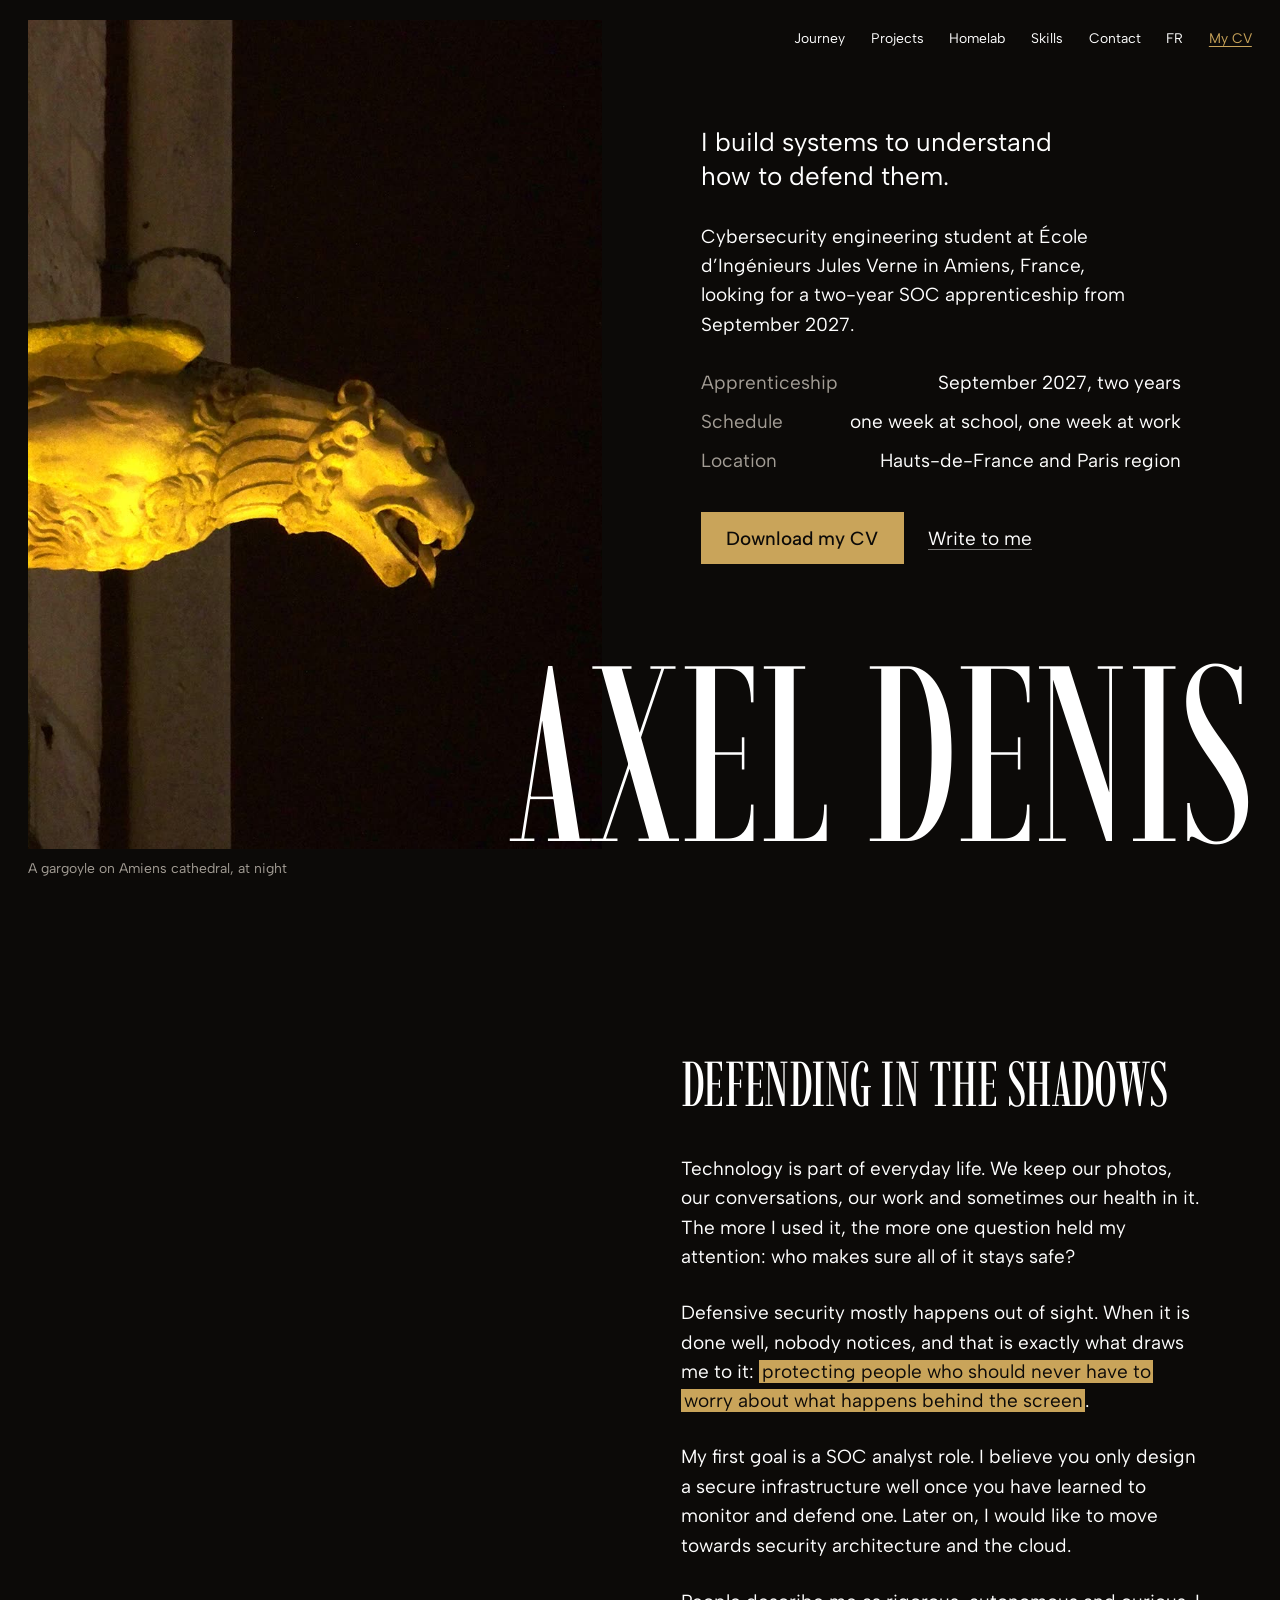
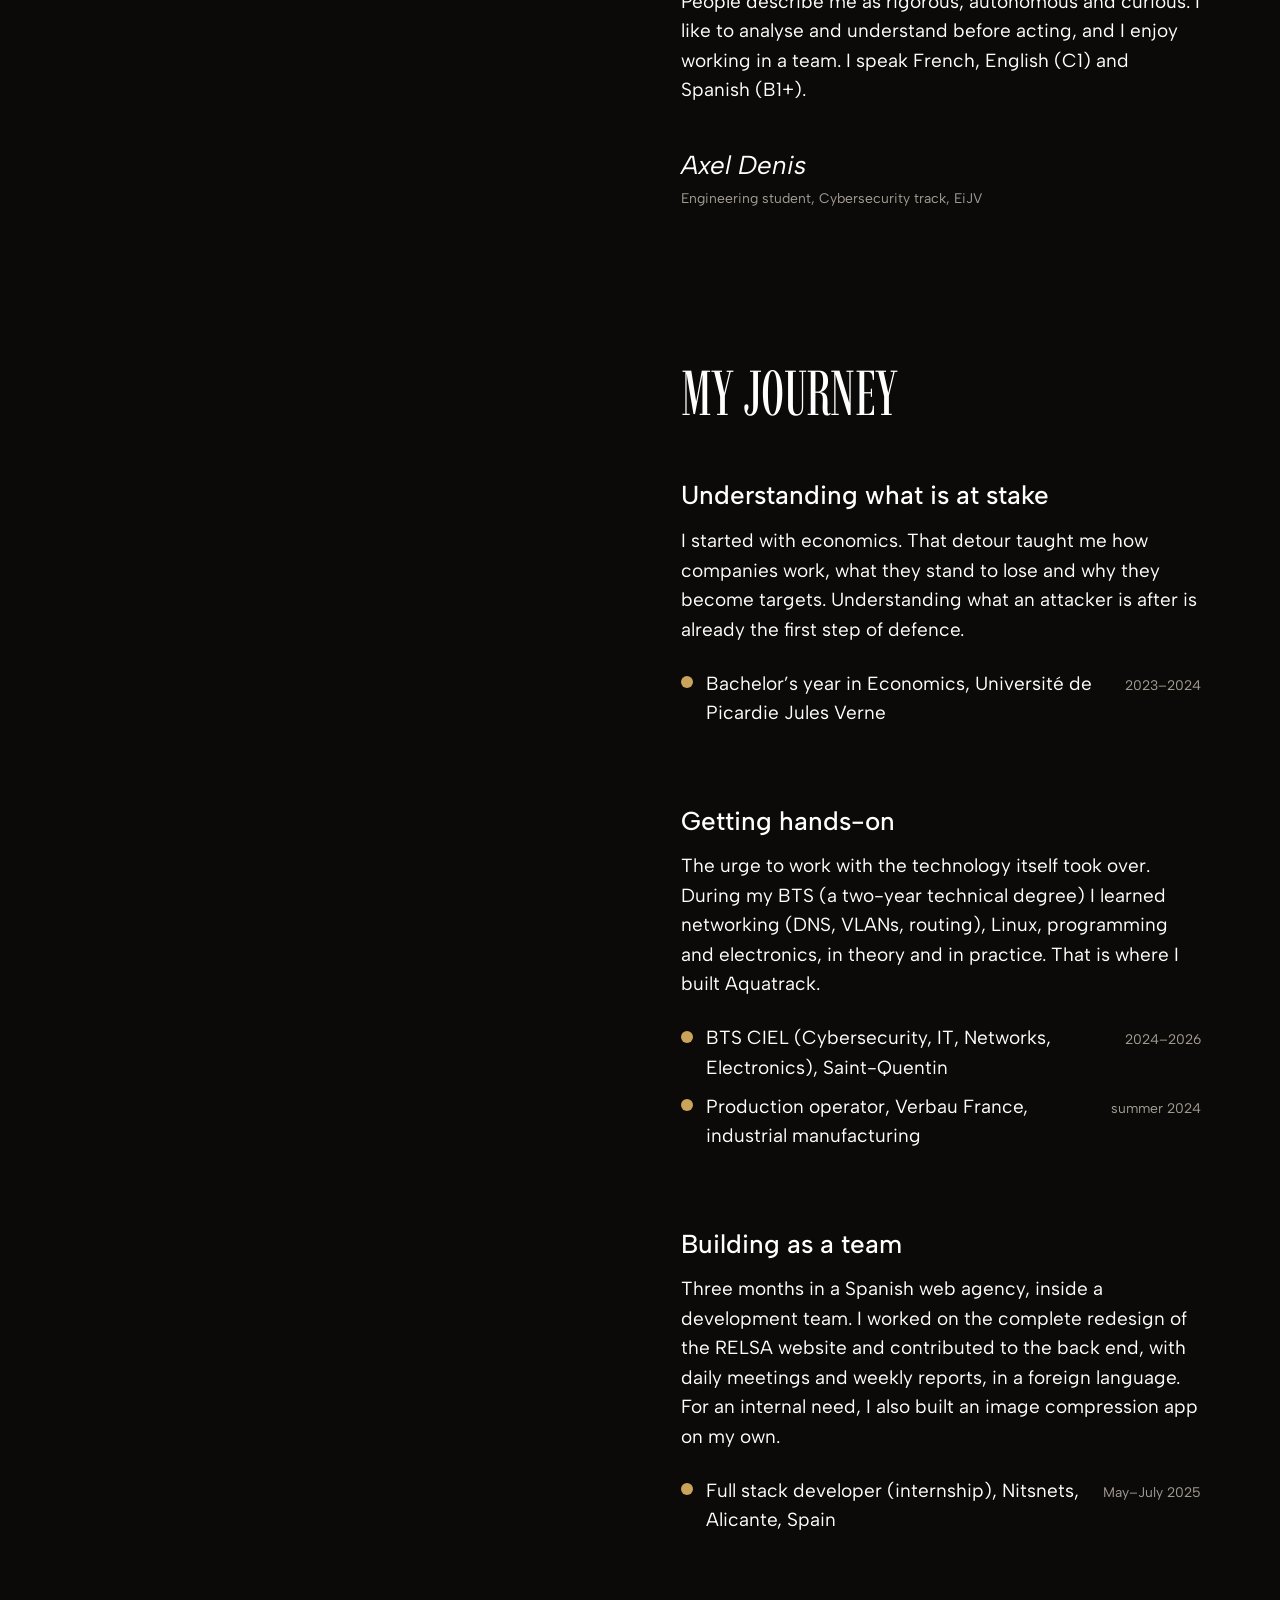
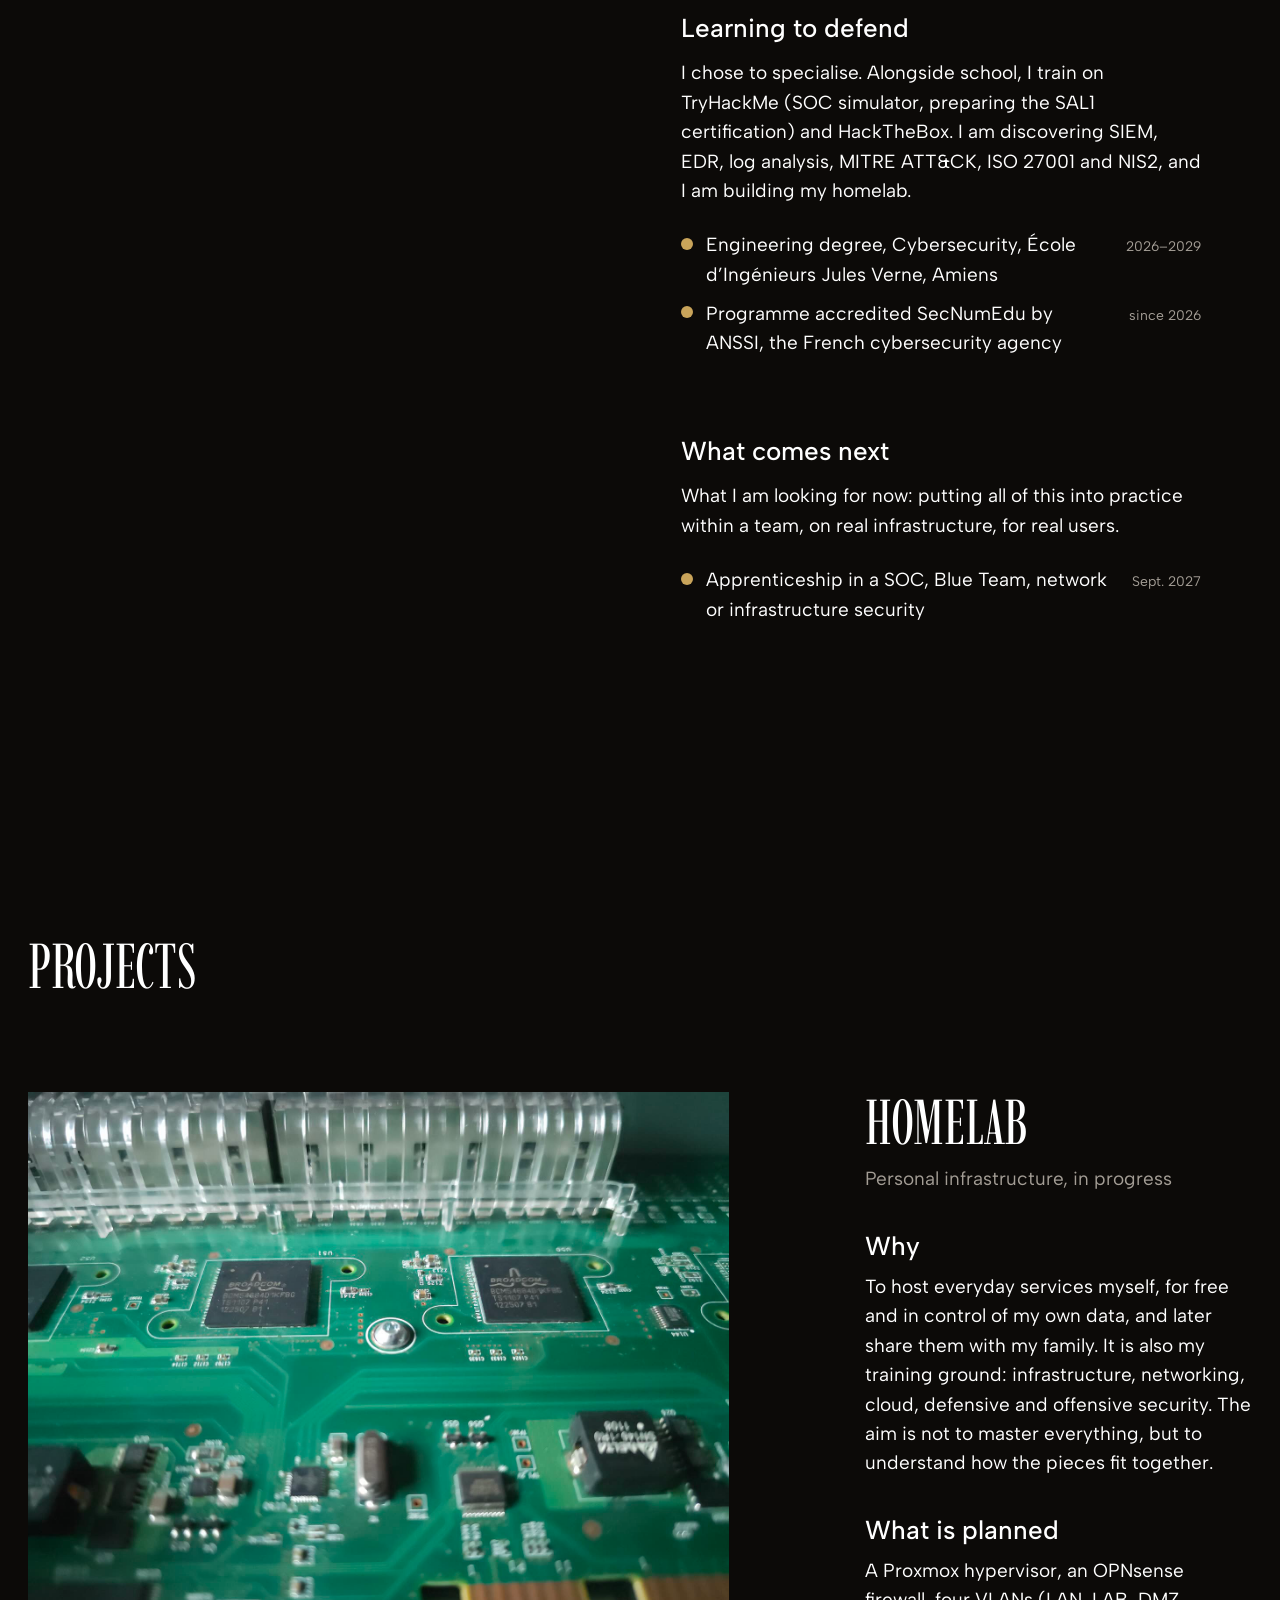
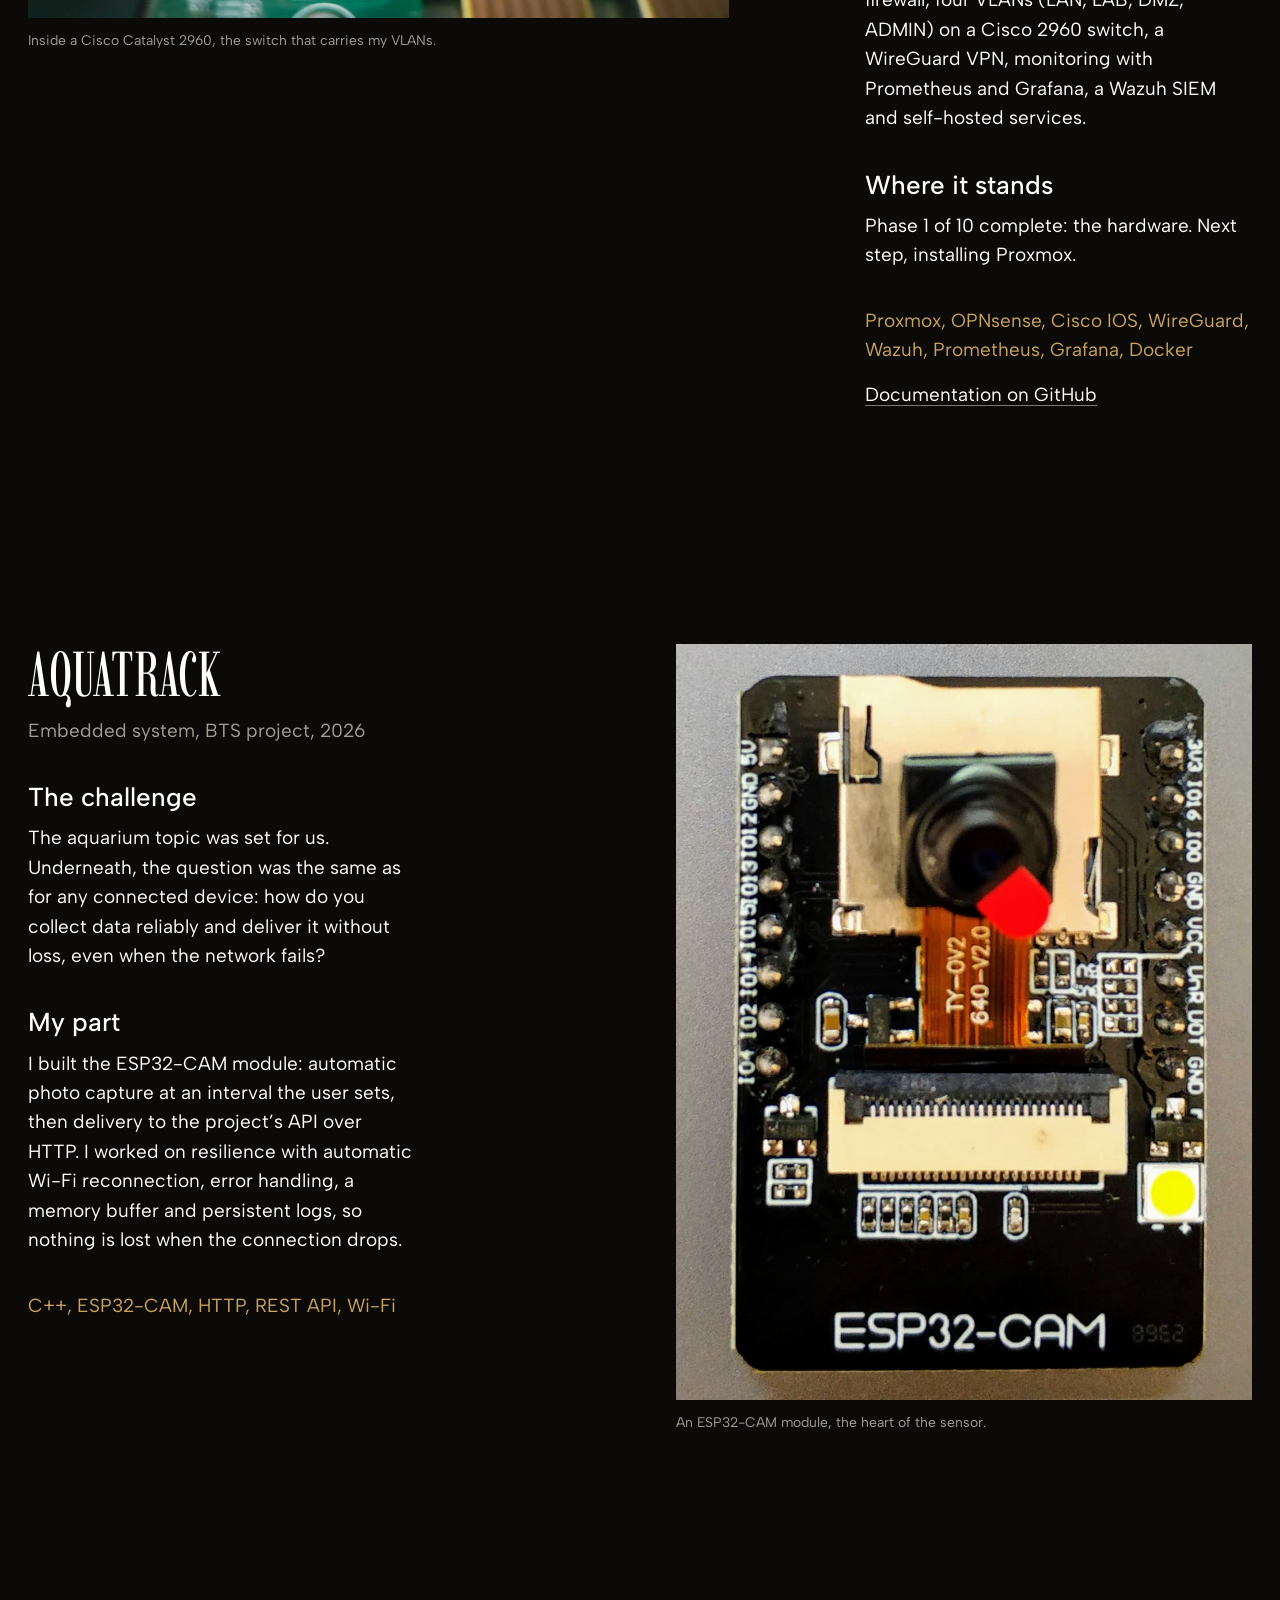
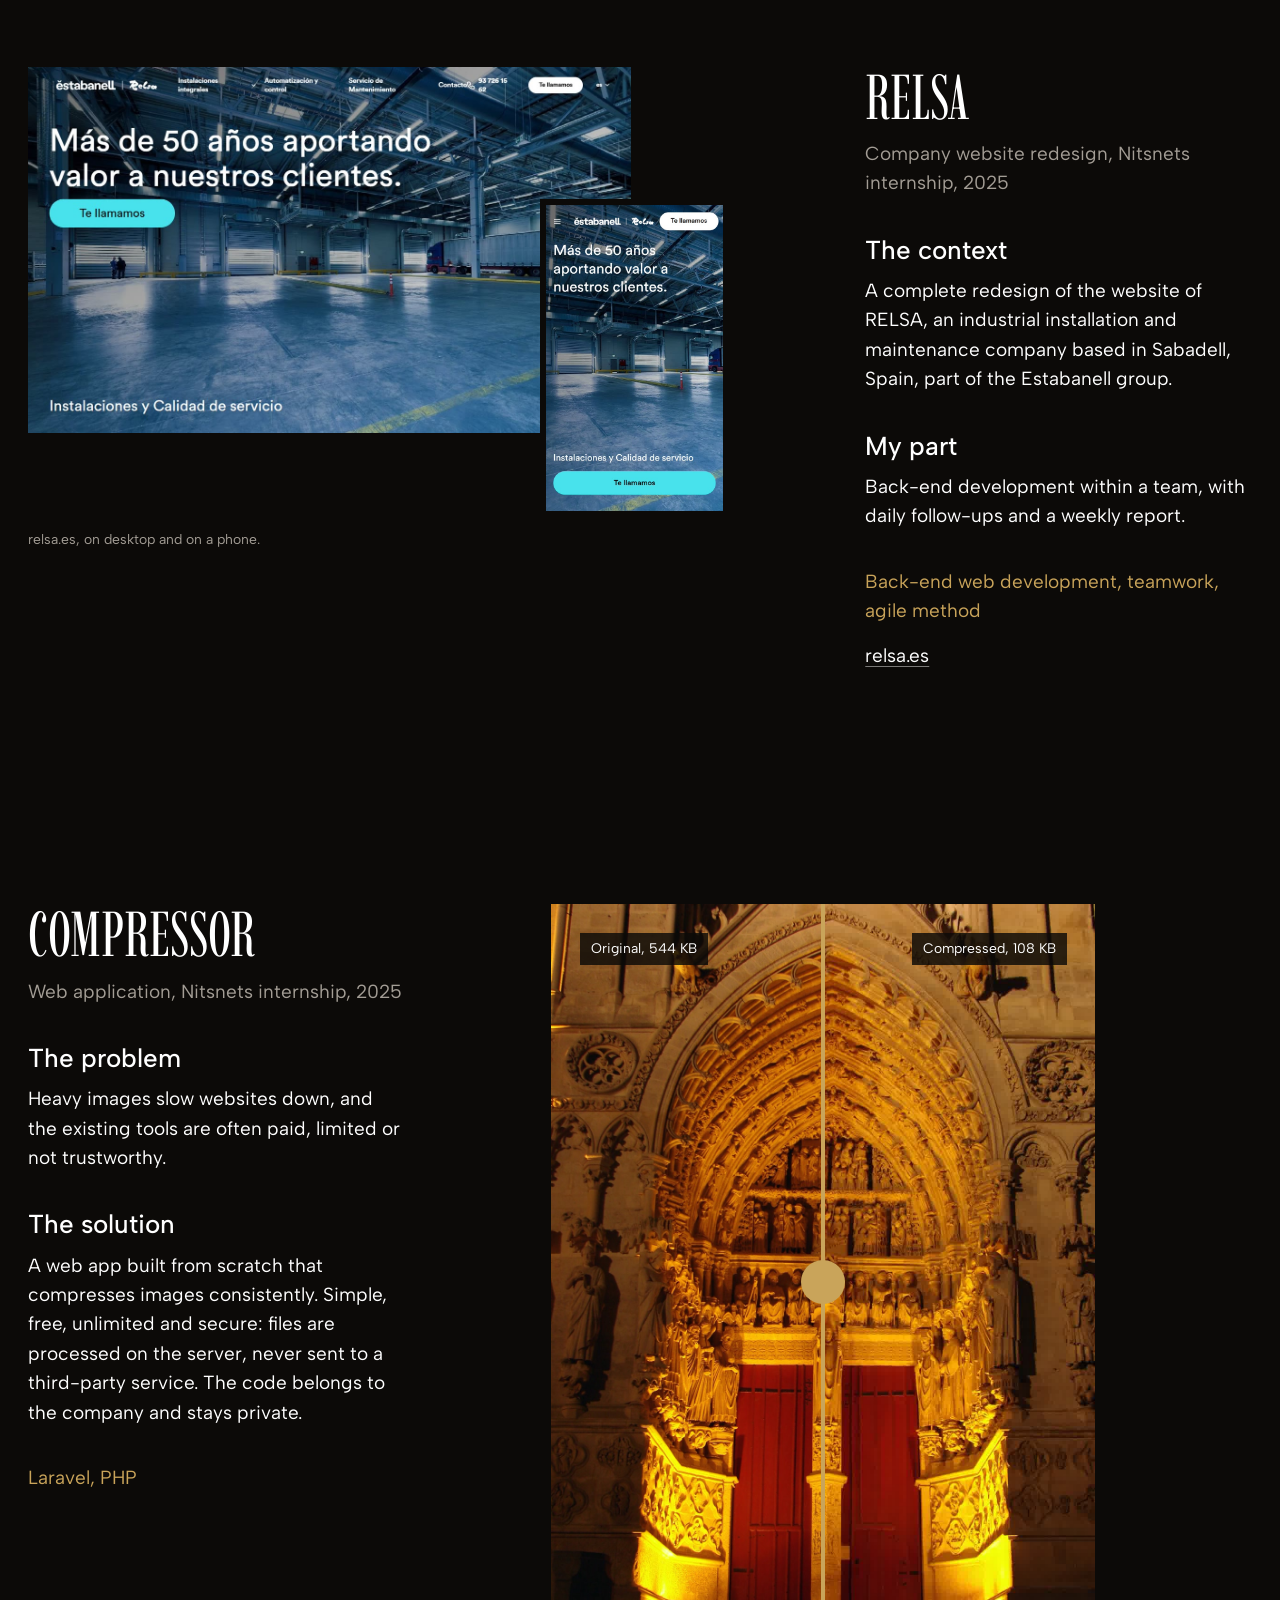
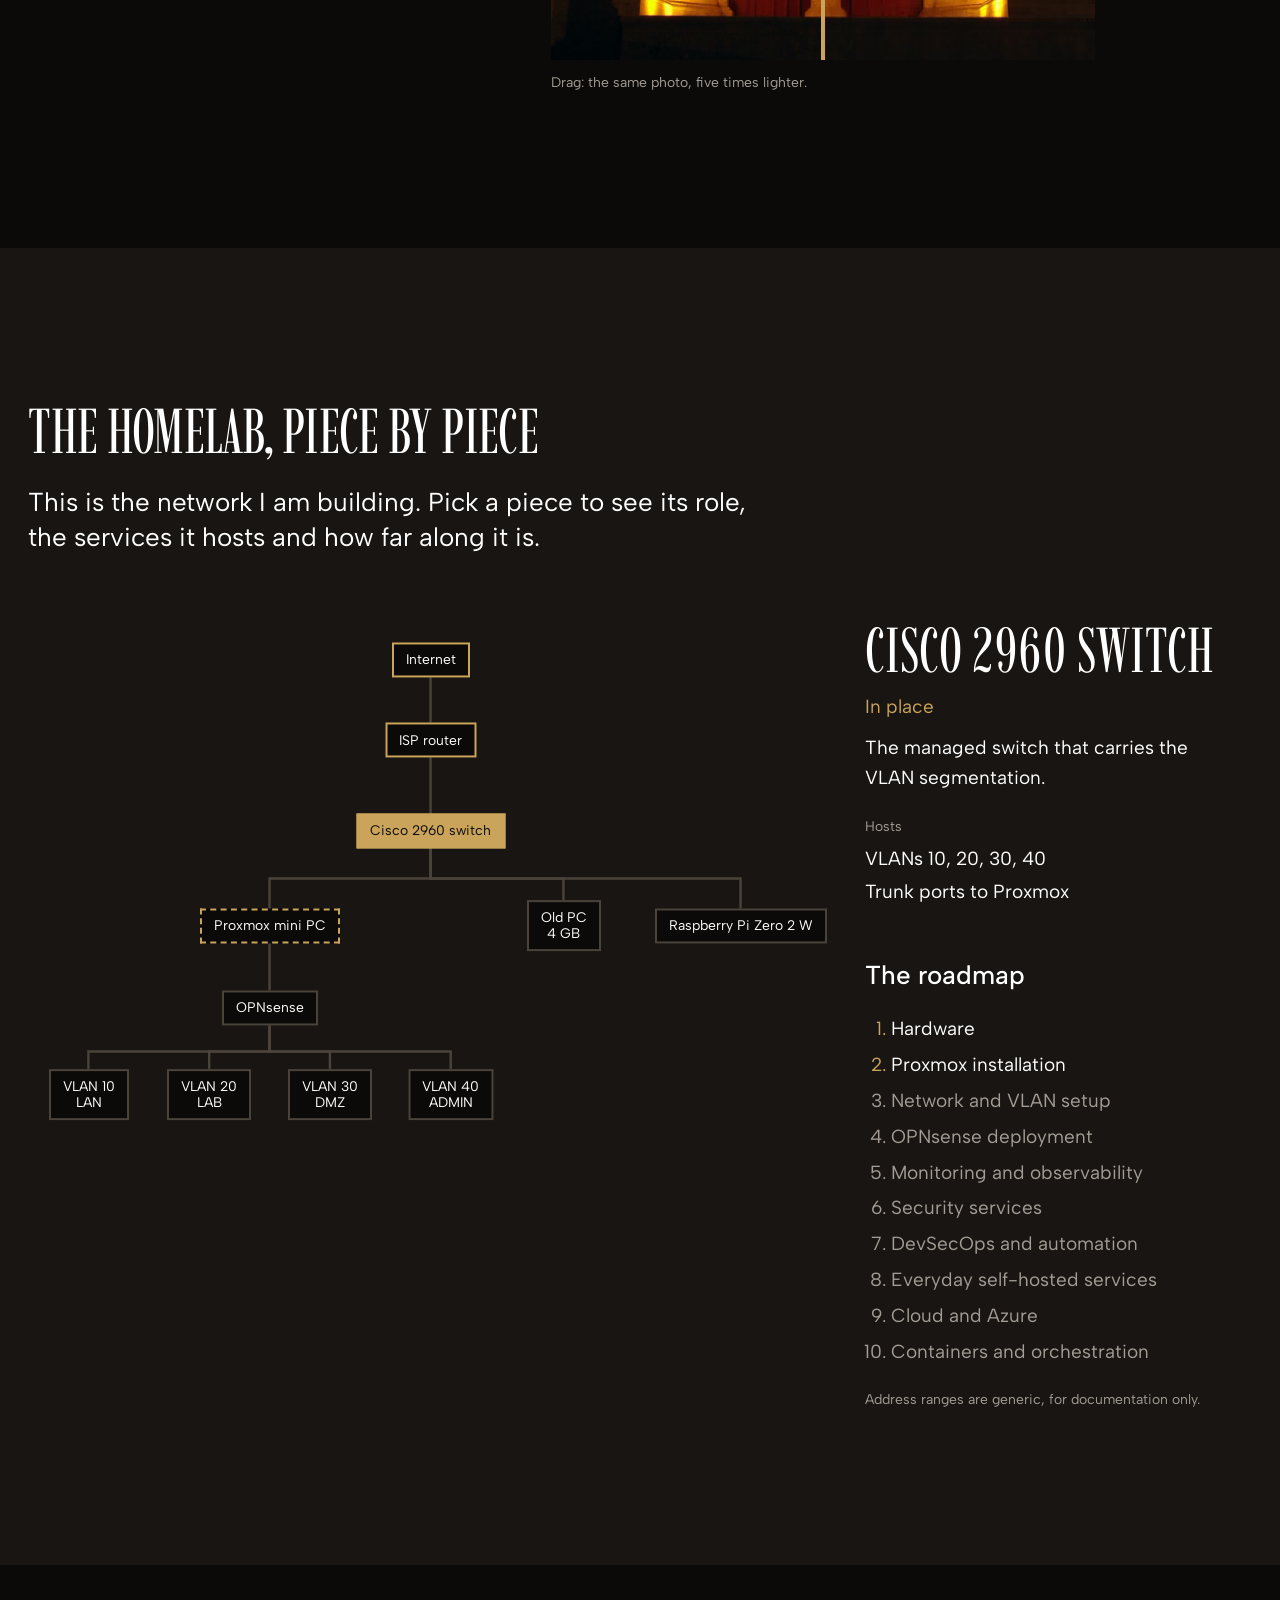
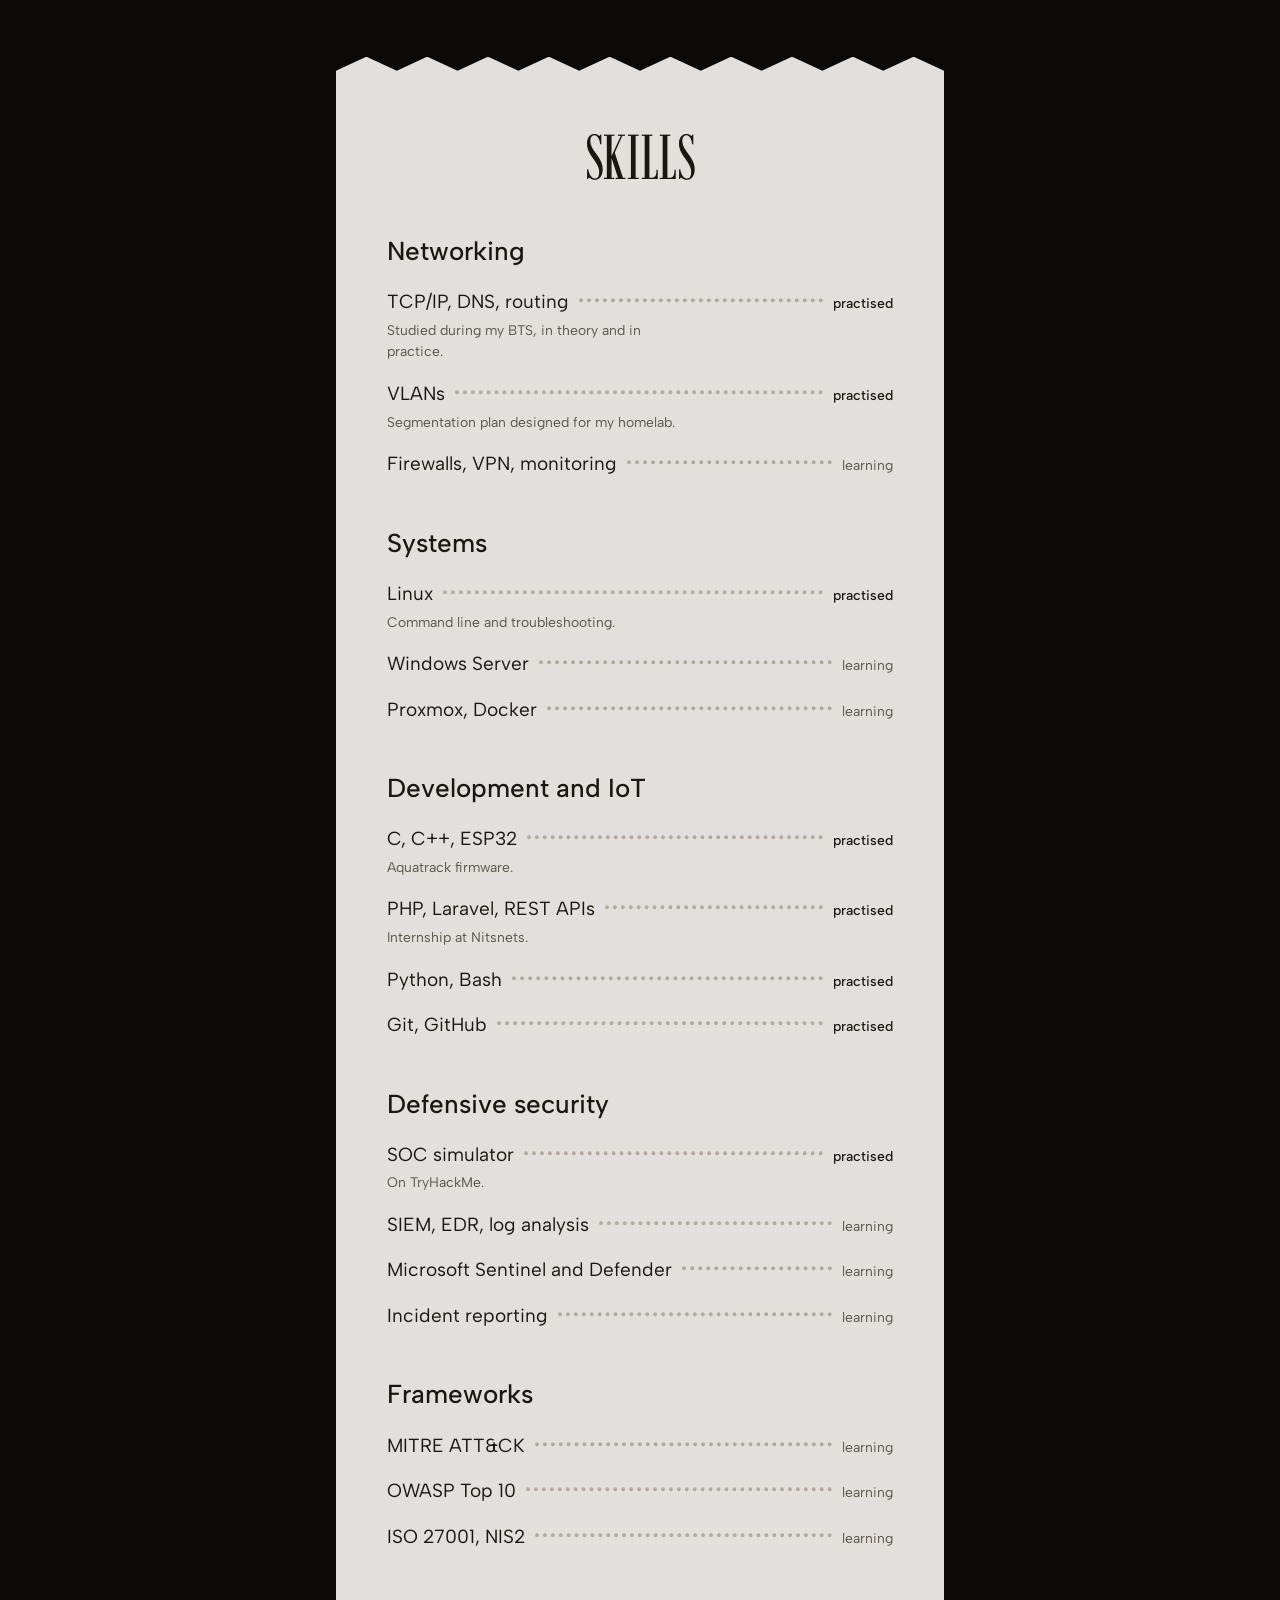
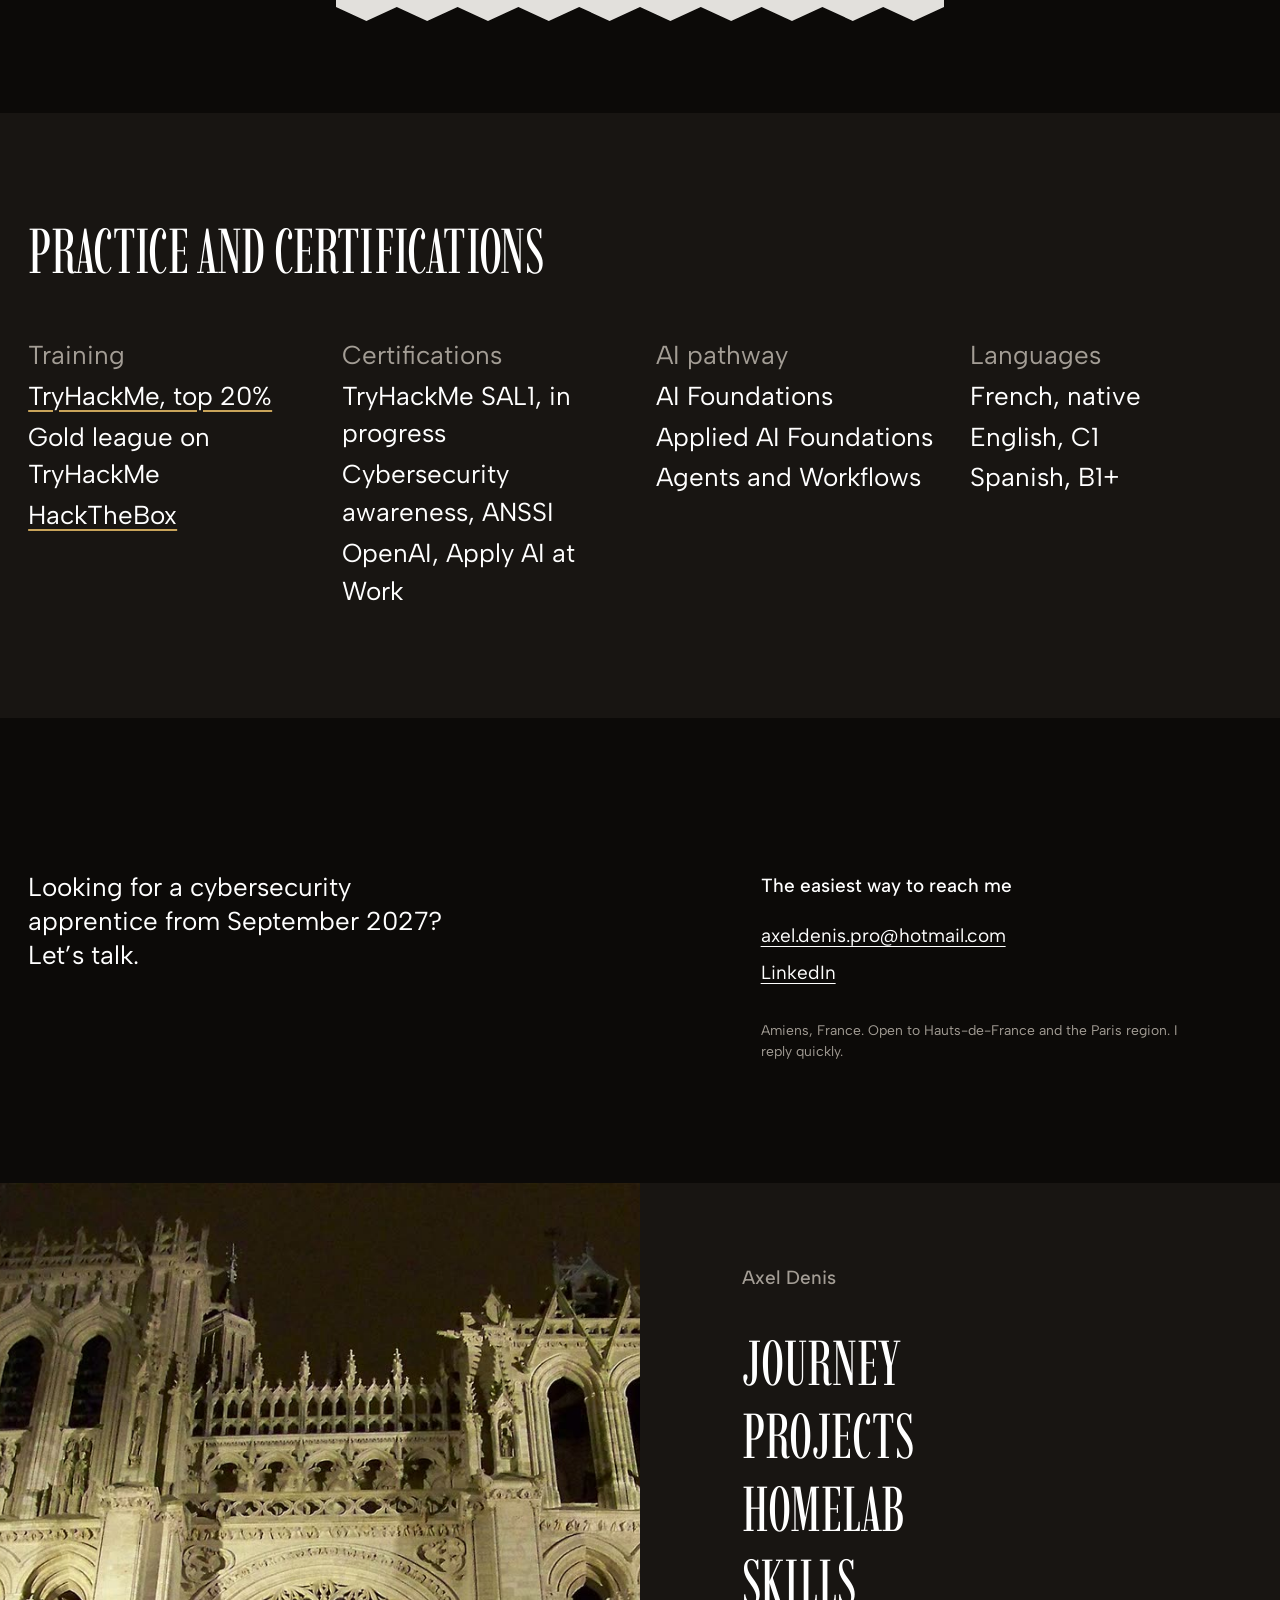
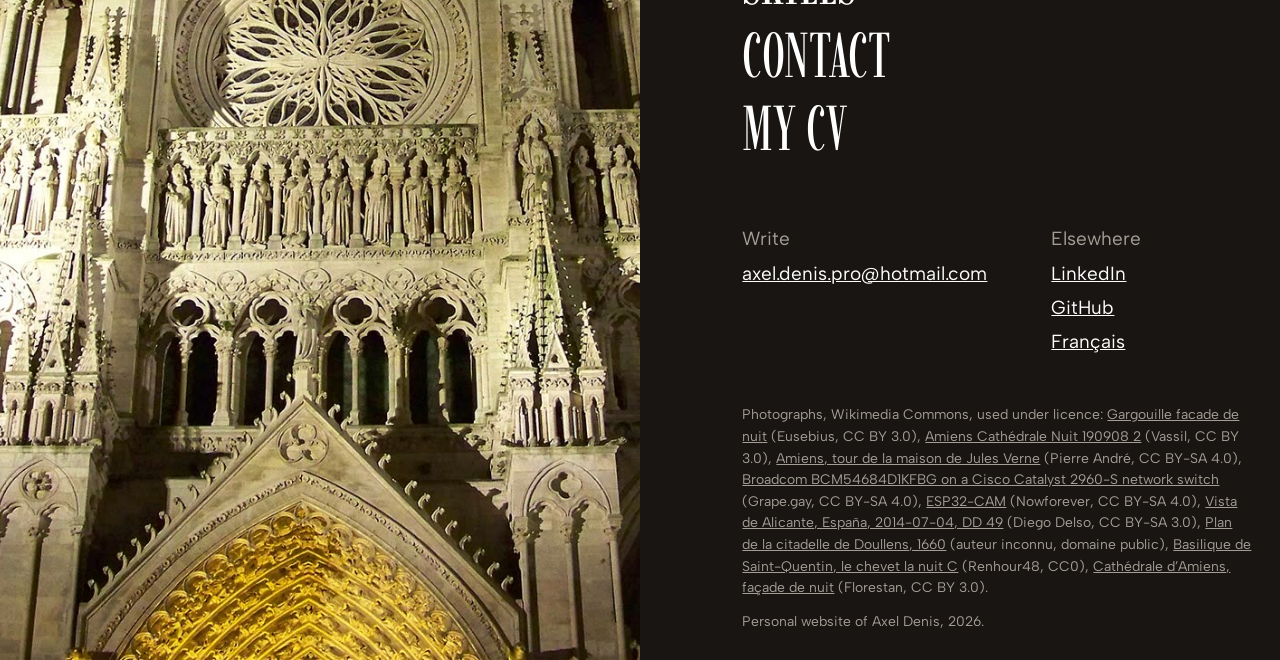
==== en/index.html @ da178816 "Parcours : Saint-Quentin pour Condorcet, plan de la citadelle de Doullens « Passer au concret » mont" ====
<!doctype html>
<html lang="en">
<head>
<meta charset="utf-8">
<meta name="viewport" content="width=device-width, initial-scale=1">
<title>Axel Denis, cybersecurity engineering student</title>
<meta name="description" content="Cybersecurity engineering student at EiJV (Amiens, France), looking for a two-year SOC, network or infrastructure security apprenticeship from September 2027.">
<meta name="theme-color" content="#0c0a08">
<link rel="canonical" href="https://audrax42.github.io/portfolio/en/">
<link rel="alternate" hreflang="en" href="https://audrax42.github.io/portfolio/en/">
<link rel="alternate" hreflang="fr" href="https://audrax42.github.io/portfolio/">
<link rel="alternate" hreflang="x-default" href="https://audrax42.github.io/portfolio/">
<meta property="og:type" content="profile">
<meta property="og:title" content="Axel Denis, cybersecurity engineering student">
<meta property="og:description" content="Cybersecurity engineering student at EiJV (Amiens, France), looking for a two-year SOC, network or infrastructure security apprenticeship from September 2027.">
<meta property="og:url" content="https://audrax42.github.io/portfolio/en/">
<meta property="og:locale" content="en_GB">
<meta property="og:image" content="https://audrax42.github.io/portfolio/assets/gargouille.jpg">
<link rel="icon" href="../assets/favicon.svg" type="image/svg+xml">
<link rel="preconnect" href="https://fonts.googleapis.com">
<link rel="preconnect" href="https://fonts.gstatic.com" crossorigin>
<link href="https://fonts.googleapis.com/css2?family=Albert+Sans:ital,wght@0,400;0,500;1,400&family=Imbue:wght@400&display=swap" rel="stylesheet">
<link rel="stylesheet" href="../styles.css?v=60088e0d">
<script>document.documentElement.classList.add('js')</script>
</head>
<body>
<a class="skip" href="#main">Skip to content</a>

<header class="bar">
  <a class="bar__mark" href="#top">Axel Denis</a>
  <nav class="bar__nav" aria-label="Menu">
    <ul>
      <li><a href="#path">Journey</a></li><li><a href="#work">Projects</a></li><li><a href="#lab">Homelab</a></li><li><a href="#skills">Skills</a></li><li><a href="#contact">Contact</a></li>
      <li><a href="../" hreflang="fr" lang="fr" aria-label="Français">FR</a></li>
      <li><a class="bar__action" href="../assets/Axel_Denis_CV.pdf" download>My CV</a></li>
    </ul>
  </nav>
</header>

<main id="main">
<div class="split" id="top">
  <div class="stage" aria-hidden="false">
    <div class="stage__inner"><figure class="stage__frame is-active" data-scene="gargouille" data-caption="A gargoyle on Amiens cathedral, at night">
        <img src="../assets/gargouille.jpg" width="1600" height="1163" alt="A gargoyle on Amiens cathedral, at night" style="object-position:64% 50%" decoding="async">
      </figure><figure class="stage__frame" data-scene="portail" data-caption="The portal of Amiens cathedral, at night">
        <img src="../assets/cathedrale-portail.jpg" width="1200" height="1668" alt="The portal of Amiens cathedral, at night" style="object-position:50% 40%" loading="lazy" decoding="async">
      </figure><figure class="stage__frame" data-scene="tour" data-caption="The tower of Jules Verne’s house, Amiens">
        <img src="../assets/tour-jules-verne.jpg" width="1200" height="1600" alt="The tower of Jules Verne’s house, Amiens" style="object-position:50% 30%" loading="lazy" decoding="async">
      </figure><figure class="stage__frame" data-scene="veille" data-caption="Saint-Quentin at night, seen from the basilica gallery">
        <img src="../assets/saint-quentin-nuit.jpg" width="1600" height="1067" alt="Saint-Quentin at night, seen from the basilica gallery" style="object-position:38% 50%" loading="lazy" decoding="async">
      </figure><figure class="stage__frame" data-scene="citadelle" data-caption="Plan of the Doullens citadel, 1660: defence in layers">
        <img src="../assets/citadelle-doullens-1660.jpg" width="1400" height="1547" alt="Plan of the Doullens citadel, 1660: defence in layers" style="object-position:50% 45%" loading="lazy" decoding="async">
      </figure><figure class="stage__frame" data-scene="alicante" data-caption="Alicante, seen from the watchtower of Santa Bárbara castle">
        <img src="../assets/alicante.jpg" width="1600" height="890" alt="Alicante, seen from the watchtower of Santa Bárbara castle" style="object-position:8% 50%" loading="lazy" decoding="async">
      </figure></div>
    <p class="stage__caption" aria-live="off">A gargoyle on Amiens cathedral, at night</p>
  </div>

  <div class="col">
    <section class="hero" data-scene-trigger="gargouille" aria-labelledby="name">
      <h1 class="wordmark" id="name">Axel Denis</h1>
      <div class="hero__text">
        <p class="hero__lead">I build systems to understand how to defend them.</p>
        <p class="hero__intro">Cybersecurity engineering student at École d’Ingénieurs Jules Verne in Amiens, France, looking for a two-year SOC apprenticeship from September 2027.</p>
        <dl class="hero__facts">
          <div><dt>Apprenticeship</dt><dd>September 2027, two years</dd></div><div><dt>Schedule</dt><dd>one week at school, one week at work</dd></div><div><dt>Location</dt><dd>Hauts-de-France and Paris region</dd></div>
        </dl>
        <p class="hero__actions">
          <a class="button" href="../assets/Axel_Denis_CV.pdf" download>Download my CV</a>
          <a class="link" href="#contact">Write to me</a>
        </p>
      </div>
    </section>

    <section class="about" id="about" data-scene-trigger="portail" aria-labelledby="about-title">
      <h2 id="about-title" class="section-title about__title">Defending in the shadows</h2>
      <p>Technology is part of everyday life. We keep our photos, our conversations, our work and sometimes our health in it. The more I used it, the more one question held my attention: who makes sure all of it stays safe?</p><p>Defensive security mostly happens out of sight. When it is done well, nobody notices, and that is exactly what draws me to it: <mark>protecting people who should never have to worry about what happens behind the screen</mark>.</p><p>My first goal is a SOC analyst role. I believe you only design a secure infrastructure well once you have learned to monitor and defend one. Later on, I would like to move towards security architecture and the cloud.</p><p>People describe me as rigorous, autonomous and curious. I like to analyse and understand before acting, and I enjoy working in a team. I speak French, English (C1) and Spanish (B1+).</p>
      <p class="about__sign">Axel Denis<span>Engineering student, Cybersecurity track, EiJV</span></p>
    </section>

    <section class="path" id="path" aria-labelledby="path-title">
      <h2 id="path-title" class="section-title">My journey</h2>
      <div class="chapter" data-scene-trigger="tour">
          <h3 class="chapter__title">Understanding what is at stake</h3>
          <p class="chapter__text">I started with economics. That detour taught me how companies work, what they stand to lose and why they become targets. Understanding what an attacker is after is already the first step of defence.</p>
          <ul class="rows"><li><span class="rows__name">Bachelor’s year in Economics, Université de Picardie Jules Verne</span><span class="rows__value">2023–2024</span></li></ul>
        </div><div class="chapter" data-scene-trigger="veille">
          <h3 class="chapter__title">Getting hands-on</h3>
          <p class="chapter__text">The urge to work with the technology itself took over. During my BTS (a two-year technical degree) I learned networking (DNS, VLANs, routing), Linux, programming and electronics, in theory and in practice. That is where I built Aquatrack.</p>
          <ul class="rows"><li><span class="rows__name">BTS CIEL (Cybersecurity, IT, Networks, Electronics), Saint-Quentin</span><span class="rows__value">2024–2026</span></li><li><span class="rows__name">Production operator, Verbau France, industrial manufacturing</span><span class="rows__value">summer 2024</span></li></ul>
        </div><div class="chapter" data-scene-trigger="alicante">
          <h3 class="chapter__title">Building as a team</h3>
          <p class="chapter__text">Three months in a Spanish web agency, inside a development team. I worked on the complete redesign of the RELSA website and contributed to the back end, with daily meetings and weekly reports, in a foreign language. For an internal need, I also built an image compression app on my own.</p>
          <ul class="rows"><li><span class="rows__name">Full stack developer (internship), Nitsnets, Alicante, Spain</span><span class="rows__value">May–July 2025</span></li></ul>
        </div><div class="chapter" data-scene-trigger="citadelle">
          <h3 class="chapter__title">Learning to defend</h3>
          <p class="chapter__text">I chose to specialise. Alongside school, I train on TryHackMe (SOC simulator, preparing the SAL1 certification) and HackTheBox. I am discovering SIEM, EDR, log analysis, MITRE ATT&amp;CK, ISO 27001 and NIS2, and I am building my homelab.</p>
          <ul class="rows"><li><span class="rows__name">Engineering degree, Cybersecurity, École d’Ingénieurs Jules Verne, Amiens</span><span class="rows__value">2026–2029</span></li><li><span class="rows__name">Programme accredited SecNumEdu by ANSSI, the French cybersecurity agency</span><span class="rows__value">since 2026</span></li></ul>
        </div><div class="chapter" data-scene-trigger="gargouille">
          <h3 class="chapter__title">What comes next</h3>
          <p class="chapter__text">What I am looking for now: putting all of this into practice within a team, on real infrastructure, for real users.</p>
          <ul class="rows"><li><span class="rows__name">Apprenticeship in a SOC, Blue Team, network or infrastructure security</span><span class="rows__value">Sept. 2027</span></li></ul>
        </div>
    </section>
  </div>
</div>

<section class="work" id="work" aria-labelledby="work-title">
  <h2 id="work-title" class="section-title work__title">Projects</h2>
  <article class="project project--photo" id="project-homelab" aria-labelledby="t-homelab">
        <div class="project__media"><figure class="shot"><img src="../assets/cisco-2960.jpg" width="1600" height="1200" alt="Circuit board of a Cisco Catalyst 2960 switch, close-up of its Broadcom chips" loading="lazy" decoding="async"><figcaption>Inside a Cisco Catalyst 2960, the switch that carries my VLANs.</figcaption></figure></div>
        <div class="project__text">
          <h3 class="project__title" id="t-homelab">Homelab</h3>
          <p class="project__discipline">Personal infrastructure, in progress</p>
          <h4>Why</h4><p>To host everyday services myself, for free and in control of my own data, and later share them with my family. It is also my training ground: infrastructure, networking, cloud, defensive and offensive security. The aim is not to master everything, but to understand how the pieces fit together.</p><h4>What is planned</h4><p>A Proxmox hypervisor, an OPNsense firewall, four VLANs (LAN, LAB, DMZ, ADMIN) on a Cisco 2960 switch, a WireGuard VPN, monitoring with Prometheus and Grafana, a Wazuh SIEM and self-hosted services.</p><h4>Where it stands</h4><p>Phase 1 of 10 complete: the hardware. Next step, installing Proxmox.</p>
          <p class="project__stack">Proxmox, OPNsense, Cisco IOS, WireGuard, Wazuh, Prometheus, Grafana, Docker</p>
          <a class="link" href="https://github.com/Audrax42/homelab" rel="noopener">Documentation on GitHub</a>
        </div>
      </article><article class="project project--photo" id="project-aquatrack" aria-labelledby="t-aquatrack">
        <div class="project__media"><figure class="shot"><img src="../assets/esp32-cam.jpg" width="1000" height="1312" alt="An ESP32-CAM module seen from the front, with its camera and card reader" loading="lazy" decoding="async"><figcaption>An ESP32-CAM module, the heart of the sensor.</figcaption></figure></div>
        <div class="project__text">
          <h3 class="project__title" id="t-aquatrack">Aquatrack</h3>
          <p class="project__discipline">Embedded system, BTS project, 2026</p>
          <h4>The challenge</h4><p>The aquarium topic was set for us. Underneath, the question was the same as for any connected device: how do you collect data reliably and deliver it without loss, even when the network fails?</p><h4>My part</h4><p>I built the ESP32-CAM module: automatic photo capture at an interval the user sets, then delivery to the project’s API over HTTP. I worked on resilience with automatic Wi-Fi reconnection, error handling, a memory buffer and persistent logs, so nothing is lost when the connection drops.</p>
          <p class="project__stack">C++, ESP32-CAM, HTTP, REST API, Wi-Fi</p>
          
        </div>
      </article><article class="project project--devices" id="project-relsa" aria-labelledby="t-relsa">
        <div class="project__media"><figure class="shot shot--devices">
      <div class="devices">
        <img class="devices__desktop" src="../assets/relsa-desktop.jpg" width="1280" height="779" alt="The relsa.es home page on a desktop screen" loading="lazy" decoding="async">
        <img class="devices__phone" src="../assets/relsa-mobile.jpg" width="560" height="969" alt="The relsa.es home page on a phone" loading="lazy" decoding="async">
      </div>
      <figcaption>relsa.es, on desktop and on a phone.</figcaption>
    </figure></div>
        <div class="project__text">
          <h3 class="project__title" id="t-relsa">RELSA</h3>
          <p class="project__discipline">Company website redesign, Nitsnets internship, 2025</p>
          <h4>The context</h4><p>A complete redesign of the website of RELSA, an industrial installation and maintenance company based in Sabadell, Spain, part of the Estabanell group.</p><h4>My part</h4><p>Back-end development within a team, with daily follow-ups and a weekly report.</p>
          <p class="project__stack">Back-end web development, teamwork, agile method</p>
          <a class="link" href="https://relsa.es" rel="noopener">relsa.es</a>
        </div>
      </article><article class="project project--compare" id="project-compression" aria-labelledby="t-compression">
        <div class="project__media"><figure class="shot shot--compare">
      <div class="compare" style="--x: 50%">
        <img class="compare__before" src="../assets/compress-avant.jpg" width="1200" height="1668" alt="The portal of Amiens cathedral at night" loading="lazy" decoding="async">
        <img class="compare__after" src="../assets/compress-apres.jpg" width="1200" height="1668" alt="" loading="lazy" decoding="async">
        <span class="compare__label compare__label--before">Original, 544 KB</span>
        <span class="compare__label compare__label--after">Compressed, 108 KB</span>
        <span class="compare__handle" aria-hidden="true"></span>
        <input class="compare__range" type="range" min="0" max="100" value="50" aria-label="Compare the original and the compressed version">
      </div>
      <figcaption>Drag: the same photo, five times lighter.</figcaption>
    </figure></div>
        <div class="project__text">
          <h3 class="project__title" id="t-compression">Compressor</h3>
          <p class="project__discipline">Web application, Nitsnets internship, 2025</p>
          <h4>The problem</h4><p>Heavy images slow websites down, and the existing tools are often paid, limited or not trustworthy.</p><h4>The solution</h4><p>A web app built from scratch that compresses images consistently. Simple, free, unlimited and secure: files are processed on the server, never sent to a third-party service. The code belongs to the company and stays private.</p>
          <p class="project__stack">Laravel, PHP</p>
          
        </div>
      </article>
</section>

<section class="lab" id="lab" aria-labelledby="lab-title">
  <div class="lab__head">
    <h2 id="lab-title" class="section-title">The homelab, piece by piece</h2>
    <p>This is the network I am building. Pick a piece to see its role, the services it hosts and how far along it is.</p>
  </div>
  <div class="lab__body">
    <div class="map" data-ui>
      <svg class="map__wires" viewBox="0 0 1000 640" preserveAspectRatio="none" aria-hidden="true"><path d="M500 50 V100 H500 V150" /><path d="M500 150 V206 H500 V262" /><path d="M500 262 V321 H300 V380" /><path d="M500 262 V321 H665 V380" /><path d="M500 262 V321 H885 V380" /><path d="M300 380 V431 H300 V482" /><path d="M300 482 V536 H75 V590" /><path d="M300 482 V536 H225 V590" /><path d="M300 482 V536 H375 V590" /><path d="M300 482 V536 H525 V590" /></svg>
      <button type="button" class="node node--done" style="left:50%;top:7.8125%" data-node="internet" aria-pressed="false" aria-controls="lab-detail">Internet</button><button type="button" class="node node--done" style="left:50%;top:23.4375%" data-node="box" aria-pressed="false" aria-controls="lab-detail">ISP router</button><button type="button" class="node node--done" style="left:50%;top:40.9375%" data-node="switch" aria-pressed="true" aria-controls="lab-detail">Cisco 2960 switch</button><button type="button" class="node node--next" style="left:30%;top:59.375%" data-node="proxmox" aria-pressed="false" aria-controls="lab-detail">Proxmox mini PC</button><button type="button" class="node node--planned" style="left:66.5%;top:59.375%" data-node="oldpc" aria-pressed="false" aria-controls="lab-detail">Old PC<br>4 GB</button><button type="button" class="node node--planned" style="left:88.5%;top:59.375%" data-node="pi" aria-pressed="false" aria-controls="lab-detail">Raspberry Pi Zero 2 W</button><button type="button" class="node node--planned" style="left:30%;top:75.3125%" data-node="opnsense" aria-pressed="false" aria-controls="lab-detail">OPNsense</button><button type="button" class="node node--planned" style="left:7.5%;top:92.1875%" data-node="lan" aria-pressed="false" aria-controls="lab-detail">VLAN 10<br>LAN</button><button type="button" class="node node--planned" style="left:22.5%;top:92.1875%" data-node="labnet" aria-pressed="false" aria-controls="lab-detail">VLAN 20<br>LAB</button><button type="button" class="node node--planned" style="left:37.5%;top:92.1875%" data-node="dmz" aria-pressed="false" aria-controls="lab-detail">VLAN 30<br>DMZ</button><button type="button" class="node node--planned" style="left:52.5%;top:92.1875%" data-node="admin" aria-pressed="false" aria-controls="lab-detail">VLAN 40<br>ADMIN</button>
    </div>
    <div class="lab__detail" id="lab-detail" aria-live="polite">
      <h3 data-field="name">Cisco 2960 switch</h3>
      <p class="lab__status lab__status--done" data-field="status">In place</p>
      <p class="lab__role" data-field="role">The managed switch that carries the VLAN segmentation.</p>
      <p class="lab__hosts-title">Hosts</p>
      <ul class="lab__hosts" data-field="services"><li>VLANs 10, 20, 30, 40</li><li>Trunk ports to Proxmox</li></ul>
    </div>
    <div class="lab__roadmap">
      <h3>The roadmap</h3>
      <ol><li class="is-done">Hardware</li><li class="is-next">Proxmox installation</li><li class="">Network and VLAN setup</li><li class="">OPNsense deployment</li><li class="">Monitoring and observability</li><li class="">Security services</li><li class="">DevSecOps and automation</li><li class="">Everyday self-hosted services</li><li class="">Cloud and Azure</li><li class="">Containers and orchestration</li></ol>
      <p class="lab__note">Address ranges are generic, for documentation only.</p>
    </div>
  </div>
  <script type="application/json" id="lab-data">{"nodes":{"internet":{"name":"Internet","role":"The outside world. Nothing gets in without going through the firewall.","services":[],"status":"done"},"box":{"name":"ISP router","role":"The connection from the provider, upstream of everything else.","services":[],"status":"done"},"switch":{"name":"Cisco 2960 switch","role":"The managed switch that carries the VLAN segmentation.","services":["VLANs 10, 20, 30, 40","Trunk ports to Proxmox"],"status":"done"},"proxmox":{"name":"Proxmox mini PC","role":"The main hypervisor. It runs the firewall and the virtual machines.","services":["OPNsense","Wazuh","Kali Linux","Gitea","Vaultwarden","Nextcloud","Immich"],"status":"next"},"opnsense":{"name":"OPNsense","role":"A VM on the Proxmox mini PC, trunked to the switch. Firewall and gateway of every VLAN (192.168.x.1): it decides who may talk to whom.","services":["Inter-VLAN filtering and routing","DHCP, DNS","VPN"],"status":"planned"},"lan":{"name":"VLAN 10, LAN","role":"The everyday network: the household’s computers and phones.","services":["192.168.10.0/24"],"status":"planned"},"labnet":{"name":"VLAN 20, LAB","role":"A sandbox to test, break and start over, isolated from the rest.","services":["192.168.20.0/24","Kali Linux","Test machines"],"status":"planned"},"dmz":{"name":"VLAN 30, DMZ","role":"Exposed services, kept apart from the internal network.","services":["192.168.30.0/24"],"status":"planned"},"admin":{"name":"VLAN 40, ADMIN","role":"Device administration, reachable by me alone.","services":["192.168.40.0/24"],"status":"planned"},"oldpc":{"name":"Old PC, 4 GB","role":"A second life for an old computer: monitoring.","services":["Prometheus","Grafana"],"status":"planned"},"pi":{"name":"Raspberry Pi Zero 2 W","role":"Always on and frugal: the remote way in.","services":["WireGuard","Pi-hole","Wake-on-LAN"],"status":"planned"}},"status":{"done":"In place","next":"Next step","planned":"Planned"}}</script>
</section>

<section class="skills" id="skills" aria-labelledby="skills-title">
  <div class="menu">
    <h2 id="skills-title" class="section-title menu__title">Skills</h2>
    <div class="menu__group">
        <h3>Networking</h3>
        <ul><li class="menu__item">
              <span class="menu__line"><span class="menu__name">TCP/IP, DNS, routing</span><span class="menu__dots" aria-hidden="true"></span><span class="menu__value menu__value--done">practised</span></span>
              <span class="menu__desc">Studied during my BTS, in theory and in practice.</span>
            </li><li class="menu__item">
              <span class="menu__line"><span class="menu__name">VLANs</span><span class="menu__dots" aria-hidden="true"></span><span class="menu__value menu__value--done">practised</span></span>
              <span class="menu__desc">Segmentation plan designed for my homelab.</span>
            </li><li class="menu__item">
              <span class="menu__line"><span class="menu__name">Firewalls, VPN, monitoring</span><span class="menu__dots" aria-hidden="true"></span><span class="menu__value menu__value--learning">learning</span></span>
              
            </li></ul>
      </div><div class="menu__group">
        <h3>Systems</h3>
        <ul><li class="menu__item">
              <span class="menu__line"><span class="menu__name">Linux</span><span class="menu__dots" aria-hidden="true"></span><span class="menu__value menu__value--done">practised</span></span>
              <span class="menu__desc">Command line and troubleshooting.</span>
            </li><li class="menu__item">
              <span class="menu__line"><span class="menu__name">Windows Server</span><span class="menu__dots" aria-hidden="true"></span><span class="menu__value menu__value--learning">learning</span></span>
              
            </li><li class="menu__item">
              <span class="menu__line"><span class="menu__name">Proxmox, Docker</span><span class="menu__dots" aria-hidden="true"></span><span class="menu__value menu__value--learning">learning</span></span>
              
            </li></ul>
      </div><div class="menu__group">
        <h3>Development and IoT</h3>
        <ul><li class="menu__item">
              <span class="menu__line"><span class="menu__name">C, C++, ESP32</span><span class="menu__dots" aria-hidden="true"></span><span class="menu__value menu__value--done">practised</span></span>
              <span class="menu__desc">Aquatrack firmware.</span>
            </li><li class="menu__item">
              <span class="menu__line"><span class="menu__name">PHP, Laravel, REST APIs</span><span class="menu__dots" aria-hidden="true"></span><span class="menu__value menu__value--done">practised</span></span>
              <span class="menu__desc">Internship at Nitsnets.</span>
            </li><li class="menu__item">
              <span class="menu__line"><span class="menu__name">Python, Bash</span><span class="menu__dots" aria-hidden="true"></span><span class="menu__value menu__value--done">practised</span></span>
              
            </li><li class="menu__item">
              <span class="menu__line"><span class="menu__name">Git, GitHub</span><span class="menu__dots" aria-hidden="true"></span><span class="menu__value menu__value--done">practised</span></span>
              
            </li></ul>
      </div><div class="menu__group">
        <h3>Defensive security</h3>
        <ul><li class="menu__item">
              <span class="menu__line"><span class="menu__name">SOC simulator</span><span class="menu__dots" aria-hidden="true"></span><span class="menu__value menu__value--done">practised</span></span>
              <span class="menu__desc">On TryHackMe.</span>
            </li><li class="menu__item">
              <span class="menu__line"><span class="menu__name">SIEM, EDR, log analysis</span><span class="menu__dots" aria-hidden="true"></span><span class="menu__value menu__value--learning">learning</span></span>
              
            </li><li class="menu__item">
              <span class="menu__line"><span class="menu__name">Microsoft Sentinel and Defender</span><span class="menu__dots" aria-hidden="true"></span><span class="menu__value menu__value--learning">learning</span></span>
              
            </li><li class="menu__item">
              <span class="menu__line"><span class="menu__name">Incident reporting</span><span class="menu__dots" aria-hidden="true"></span><span class="menu__value menu__value--learning">learning</span></span>
              
            </li></ul>
      </div><div class="menu__group">
        <h3>Frameworks</h3>
        <ul><li class="menu__item">
              <span class="menu__line"><span class="menu__name">MITRE ATT&amp;CK</span><span class="menu__dots" aria-hidden="true"></span><span class="menu__value menu__value--learning">learning</span></span>
              
            </li><li class="menu__item">
              <span class="menu__line"><span class="menu__name">OWASP Top 10</span><span class="menu__dots" aria-hidden="true"></span><span class="menu__value menu__value--learning">learning</span></span>
              
            </li><li class="menu__item">
              <span class="menu__line"><span class="menu__name">ISO 27001, NIS2</span><span class="menu__dots" aria-hidden="true"></span><span class="menu__value menu__value--learning">learning</span></span>
              
            </li></ul>
      </div>
  </div>
</section>

<section class="names" id="proof" aria-labelledby="proof-title">
  <h2 id="proof-title" class="section-title">Practice and certifications</h2>
  <div class="names__cols"><ul class="names__col">
        <li class="names__kind">Training</li>
        <li><a href="https://tryhackme.com/p/axel802401" rel="noopener">TryHackMe, top 20%</a></li><li>Gold league on TryHackMe</li><li><a href="https://profile.hackthebox.com/profile/019cc2bf-5f03-7208-9cef-0fb1a0a8ac7f" rel="noopener">HackTheBox</a></li>
      </ul><ul class="names__col">
        <li class="names__kind">Certifications</li>
        <li>TryHackMe SAL1, in progress</li><li>Cybersecurity awareness, ANSSI</li><li>OpenAI, Apply AI at Work</li>
      </ul><ul class="names__col">
        <li class="names__kind">AI pathway</li>
        <li>AI Foundations</li><li>Applied AI Foundations</li><li>Agents and Workflows</li>
      </ul><ul class="names__col">
        <li class="names__kind">Languages</li>
        <li>French, native</li><li>English, C1</li><li>Spanish, B1+</li>
      </ul></div>
</section>

<section class="contact" id="contact" aria-labelledby="contact-title">
  <h2 id="contact-title" class="visually-hidden">Contact</h2>
  <p class="contact__sentence">Looking for a cybersecurity apprentice from September 2027? Let’s talk.</p>
  <div class="contact__links">
    <p class="contact__question">The easiest way to reach me</p>
    <a href="mailto:axel.denis.pro@hotmail.com">axel.denis.pro@hotmail.com</a>
    <a href="https://www.linkedin.com/in/axel-denis-b68523292" rel="noopener">LinkedIn</a>
  </div>
  <p class="contact__place">Amiens, France. Open to Hauts-de-France and the Paris region. I reply quickly.</p>
</section>
</main>

<footer class="foot">
  <figure class="foot__photo"><img src="../assets/cathedrale-facade.jpg" width="1600" height="1190" alt="The façade of Amiens cathedral, at night" style="object-position:50% 40%" loading="lazy" decoding="async"></figure>
  <div class="foot__side">
    <p class="foot__mark">Axel Denis</p>
    <ul class="foot__menu">
      <li><a href="#path">Journey</a></li><li><a href="#work">Projects</a></li><li><a href="#lab">Homelab</a></li><li><a href="#skills">Skills</a></li><li><a href="#contact">Contact</a></li>
      <li><a href="../assets/Axel_Denis_CV.pdf" download>My CV</a></li>
    </ul>
    <div class="foot__blocks">
      <div><p class="foot__label">Write</p><a href="mailto:axel.denis.pro@hotmail.com">axel.denis.pro@hotmail.com</a></div>
      <div><p class="foot__label">Elsewhere</p><a href="https://www.linkedin.com/in/axel-denis-b68523292" rel="noopener">LinkedIn</a><a href="https://github.com/Audrax42" rel="noopener">GitHub</a><a href="../" lang="fr">Français</a></div>
    </div>
    <p class="foot__credits">Photographs, Wikimedia Commons, used under licence: <a href="https://commons.wikimedia.org/wiki/File:Gargouille_facade_de_nuit.jpg" rel="noopener">Gargouille facade de nuit</a> (Eusebius, CC BY 3.0), <a href="https://commons.wikimedia.org/wiki/File:Amiens_Cath%C3%A9drale_Nuit_190908_2.jpg" rel="noopener">Amiens Cathédrale Nuit 190908 2</a> (Vassil, CC BY 3.0), <a href="https://commons.wikimedia.org/wiki/File:Amiens.-_Tour_de_la_maison_de_jules_Verne.jpg" rel="noopener">Amiens, tour de la maison de Jules Verne</a> (Pierre André, CC BY-SA 4.0), <a href="https://commons.wikimedia.org/wiki/File:Broadcom_BCM54684D1KFBG_on_a_Cisco_Catalyst_2960-S_network_switch.jpg" rel="noopener">Broadcom BCM54684D1KFBG on a Cisco Catalyst 2960-S network switch</a> (Grape.gay, CC BY-SA 4.0), <a href="https://commons.wikimedia.org/wiki/File:ESP32-CAM.jpg" rel="noopener">ESP32-CAM</a> (Nowforever, CC BY-SA 4.0), <a href="https://commons.wikimedia.org/wiki/File:Vista_de_Alicante,_Espa%C3%B1a,_2014-07-04,_DD_49.JPG" rel="noopener">Vista de Alicante, España, 2014-07-04, DD 49</a> (Diego Delso, CC BY-SA 3.0), <a href="https://commons.wikimedia.org/wiki/File:Plan_de_la_citadelle_de_Doullens_1660.jpg" rel="noopener">Plan de la citadelle de Doullens, 1660</a> (auteur inconnu, domaine public), <a href="https://commons.wikimedia.org/w/index.php?curid=151361987" rel="noopener">Basilique de Saint-Quentin, le chevet la nuit C</a> (Renhour48, CC0), <a href="https://commons.wikimedia.org/w/index.php?curid=3551089" rel="noopener">Cathédrale d’Amiens, façade de nuit</a> (Florestan, CC BY 3.0).</p>
    <p class="foot__legal">Personal website of Axel Denis, 2026.</p>
  </div>
</footer>

<script src="../main.js?v=c9d9e2fd" defer></script>
</body>
</html>
---- styles.css ----
/* Axel Denis, portfolio.
   Direction "split stage" (taste skill, seed 1309929159): warm black, gold, Imbue and Albert Sans.
   The left half holds the night watchers of Amiens; the right half tells the story. */

:root {
  --bg: #0c0a08;
  --surface: #181512;
  --ink: #ffffff;
  --muted: #a39d95;
  --line: #4a433b;
  --accent: #c9a45a;
  --accent-ink: #0c0a08;
  --paper: #e2e0dc;
  --paper-ink: #1a1612;
  --paper-muted: #5a544c;

  --font-display: 'Imbue', 'Times New Roman', serif;
  --font-text: 'Albert Sans', system-ui, sans-serif;

  /* The five sizes of the page. */
  --step-small: clamp(0.8125rem, 0.79rem + 0.1vw, 0.875rem);
  --step-body: clamp(1.0625rem, 1rem + 0.25vw, 1.1875rem);
  --step-lead: clamp(1.25rem, 1.1rem + 0.7vw, 1.625rem);
  --step-head: clamp(2.25rem, 1.4rem + 3.2vw, 4rem);
  --step-display: min(19.5vw, 29svh);

  --margin: clamp(1.25rem, 2.2vw, 2rem);
  --pad: clamp(1.5rem, 4vw, 4.5rem);
  --section: clamp(7.5rem, 12vw, 12rem);
  --stage-w: 47vw;

  --ease-out: cubic-bezier(0.22, 1, 0.36, 1);
  --ease-expo: cubic-bezier(0.16, 1, 0.3, 1);
  --ease-soft: cubic-bezier(0.33, 1, 0.68, 1);
  --t-press: 140ms;
  --t-hover: 180ms;
  --t-ui: 240ms;
}

/* ---------- reset ---------- */
*, *::before, *::after { box-sizing: border-box; }
html { -webkit-text-size-adjust: 100%; text-size-adjust: 100%; }
body { margin: 0; background: var(--bg); color: var(--ink); font-family: var(--font-text); font-size: var(--step-body); line-height: 1.55; -webkit-font-smoothing: antialiased; overflow-x: clip; }
h1, h2, h3, h4, p, figure, ul, ol, dl, dd { margin: 0; }
ul, ol { padding: 0; list-style: none; }
img, svg { display: block; max-width: 100%; }
img { height: auto; background: var(--surface); }
button { font: inherit; color: inherit; background: none; border: 0; padding: 0; cursor: pointer; }
a { color: inherit; }
::selection { background: var(--accent); color: var(--accent-ink); }
:focus-visible { outline: 2px solid var(--accent); outline-offset: 3px; }
:target { scroll-margin-top: 2rem; }
h1, h2, h3, h4 { font-weight: 400; font-size: inherit; text-wrap: balance; }
p { text-wrap: pretty; }
.visually-hidden { position: absolute; width: 1px; height: 1px; overflow: hidden; clip-path: inset(50%); white-space: nowrap; }
.skip { position: absolute; left: var(--margin); top: -4rem; z-index: 50; background: var(--accent); color: var(--accent-ink); padding: 0.6rem 1rem; }
.skip:focus { top: 1rem; }

.section-title { font-family: var(--font-display); text-transform: uppercase; font-size: var(--step-head); line-height: 0.95; letter-spacing: -0.01em; }

/* ---------- controls ---------- */
.button { display: inline-flex; align-items: center; min-height: 3.25rem; padding: 0 1.6rem; background: var(--accent); color: var(--accent-ink); text-decoration: none; font-weight: 500; transition: transform var(--t-press) var(--ease-out), background-color var(--t-hover) ease; }
.button:active { transform: scale(0.97); }
.link { text-decoration: underline; text-underline-offset: 0.22em; text-decoration-thickness: 0.07em; text-decoration-color: color-mix(in srgb, currentColor 45%, transparent); transition: text-decoration-color var(--t-hover) ease, color var(--t-hover) ease; }
@media (hover: hover) and (pointer: fine) {
  .button:hover { background: #dcb96d; }
  .link:hover { text-decoration-color: currentColor; color: var(--accent); }
}

/* ---------- top bar ---------- */
.bar { position: absolute; inset: 0 0 auto 0; z-index: 10; display: flex; justify-content: flex-end; align-items: center; padding: var(--margin); }
.bar__mark { display: none; text-decoration: none; font-weight: 500; }
.bar__nav ul { display: flex; gap: clamp(1rem, 2vw, 2rem); align-items: center; font-size: var(--step-small); }
.bar__nav a { text-decoration: none; transition: color var(--t-hover) ease; }
.bar__nav a:hover { color: var(--accent); }
.bar__action { color: var(--accent); text-decoration: underline !important; text-underline-offset: 0.22em; }

/* ---------- split: fixed photograph, scrolling column ---------- */
.split { position: relative; display: grid; grid-template-columns: var(--stage-w) 1fr; }
.stage { grid-column: 1; grid-row: 1; position: sticky; top: 0; height: 100svh; padding: 20px 0 20px var(--margin); display: grid; grid-template-rows: 1fr auto; }
.stage__inner { position: relative; min-height: 0; }
.stage__frame { position: absolute; inset: 0; overflow: hidden; opacity: 0; visibility: hidden; transition: opacity 900ms ease, visibility 0s linear 900ms; }
.stage__frame.is-active { opacity: 1; visibility: visible; transition: opacity 900ms ease, visibility 0s; }
.stage__frame img { width: 100%; height: 100%; object-fit: cover; }
.stage__caption { padding-top: 0.6rem; font-size: var(--step-small); color: var(--muted); }

.col { grid-column: 2; grid-row: 1; padding-inline: var(--pad); min-width: 0; }

/* ---------- hero ---------- */
.hero { position: relative; min-height: 100svh; padding-top: 14svh; padding-bottom: calc(var(--step-display) * 0.85 + 5.5rem); }
.hero__text { max-width: 30rem; margin-inline: auto; }
.hero__lead { font-size: var(--step-lead); line-height: 1.3; max-width: 22ch; }
.hero__intro { margin-top: 1.75rem; max-width: 44ch; }
.hero__facts { margin-top: 1.5rem; }
.hero__facts div { display: flex; justify-content: space-between; gap: 1.5rem; padding-block: 0.3rem; }
.hero__facts dt { color: var(--muted); }
.hero__facts dd { text-align: right; }
.hero__actions { margin-top: 2rem; display: flex; flex-wrap: wrap; align-items: center; gap: 1.5rem; }

/* The name starts over the photograph and ends on the right margin. */
.wordmark { position: absolute; z-index: 5; bottom: 2.5rem; right: calc(var(--margin) - var(--pad)); transform-origin: 100% 100%; font-family: var(--font-display); text-transform: uppercase; font-size: var(--step-display); line-height: 0.85; letter-spacing: -0.01em; white-space: nowrap; }

/* ---------- about: the letter ---------- */
.about { max-width: 32.5rem; margin-inline: auto; padding-block: var(--section); }
.about__title { margin-bottom: 2.5rem; }
.about p + p { margin-top: 1.4em; }
.about mark { background: var(--accent); color: var(--accent-ink); padding: 0 0.15em; box-decoration-break: clone; -webkit-box-decoration-break: clone; }
.about__sign { margin-top: 2.5rem !important; font-style: italic; font-size: var(--step-lead); }
.about__sign span { display: block; font-style: normal; font-size: var(--step-small); color: var(--muted); margin-top: 0.2rem; }

/* ---------- path: two-ended rows ---------- */
.path { max-width: 32.5rem; margin-inline: auto; padding-bottom: var(--section); }
.path .section-title { margin-bottom: 3.5rem; }
.chapter + .chapter { margin-top: 4.5rem; }
.chapter__title { font-weight: 500; font-size: var(--step-lead); line-height: 1.25; }
.chapter__text { margin-top: 0.9rem; }
.rows { margin-top: 1.25rem; }
.rows li { display: flex; justify-content: space-between; align-items: baseline; gap: 1.25rem; min-height: 2.25rem; padding-block: 0.3rem; }
.rows__name { position: relative; padding-left: 1.6rem; }
.rows__name::before { content: ''; position: absolute; left: 0; top: 0.4em; width: 0.75rem; height: 0.75rem; border-radius: 50%; background: var(--accent); }
.rows__value { flex: none; font-size: var(--step-small); color: var(--muted); font-variant-numeric: tabular-nums; }

/* ---------- work: one whole picture per project, the story beside it ---------- */
.work { padding: var(--section) var(--margin) 0; }
.work__title { margin-bottom: 1rem; }
.project { display: grid; grid-template-columns: repeat(12, minmax(0, 1fr)); column-gap: 2rem; row-gap: 2rem; align-items: start; padding-block: 5rem var(--section); }
.project__media { grid-column: 1 / span 7; position: sticky; top: var(--margin); }
.project__text { grid-column: 9 / span 4; }
.project:nth-of-type(even) .project__media { grid-column: 6 / span 7; grid-row: 1; }
.project:nth-of-type(even) .project__text { grid-column: 1 / span 4; grid-row: 1; }
.project__title { font-family: var(--font-display); text-transform: uppercase; font-size: var(--step-head); line-height: 0.95; }
.project__discipline { margin-top: 0.75rem; color: var(--muted); }
.project__text h4 { margin-top: 2.25rem; font-weight: 500; font-size: var(--step-lead); line-height: 1.25; }
.project__text h4 + p { margin-top: 0.6rem; }
.project__stack { margin-top: 2.25rem; color: var(--accent); }
.project__text .link { display: inline-block; margin-top: 1rem; }

.shot { width: fit-content; max-width: 100%; }
.project:nth-of-type(even) .shot { margin-left: auto; }
.project--compare .shot { margin-left: 0 !important; }
.shot img { width: auto; max-width: 100%; max-height: 84svh; }
.shot figcaption { margin-top: 0.75rem; font-size: var(--step-small); color: var(--muted); }

.devices { position: relative; padding-bottom: 12%; }
.devices__desktop { width: 86% !important; max-height: none !important; }
.devices__phone { position: absolute; right: 0; bottom: 0; width: 27% !important; max-height: none !important; border: 6px solid var(--bg); }

.shot--compare { width: 100%; }
.compare { position: relative; width: min(100%, calc(84svh * 1200 / 1668)); aspect-ratio: 1200 / 1668; overflow: hidden; touch-action: pan-y; }
.compare img { position: absolute; inset: 0; width: 100%; height: 100%; max-height: none; object-fit: cover; }
.compare__after { clip-path: inset(0 0 0 var(--x)); }
.compare__handle { position: absolute; top: 0; bottom: 0; left: var(--x); width: 4px; transform: translateX(-50%); background: var(--accent); pointer-events: none; }
.compare__handle::after { content: ""; position: absolute; top: 50%; left: 50%; width: 2.75rem; height: 2.75rem; transform: translate(-50%, -50%); border-radius: 50%; background: var(--accent); }
.compare__label { position: absolute; top: var(--margin); padding: 0.35rem 0.7rem; background: rgb(12 10 8 / 0.82); font-size: var(--step-small); pointer-events: none; }
.compare__label--before { left: var(--margin); }
.compare__label--after { right: var(--margin); }
.compare__range { position: absolute; inset: 0; width: 100%; height: 100%; margin: 0; opacity: 0; cursor: ew-resize; }
.compare:has(.compare__range:focus-visible) { outline: 2px solid var(--accent); outline-offset: 3px; }

/* ---------- lab: the live network plan ---------- */
.lab { background: var(--surface); padding: var(--section) var(--margin); display: grid; grid-template-columns: repeat(12, minmax(0, 1fr)); column-gap: 2rem; }
.lab__head { grid-column: 1 / span 8; margin-bottom: 4rem; }
.lab__head p { margin-top: 1.5rem; max-width: 46ch; font-size: var(--step-lead); line-height: 1.35; }
.lab__body { grid-column: 1 / -1; display: grid; grid-template-columns: subgrid; row-gap: 3rem; }
.lab__body > .map { grid-column: 1 / span 8; grid-row: 1 / span 2; }
.lab__detail { grid-column: 9 / span 4; }
.lab__roadmap { grid-column: 9 / span 4; }

.map { position: relative; aspect-ratio: 1000 / 640; }
.map__wires { position: absolute; inset: 0; width: 100%; height: 100%; fill: none; stroke: var(--line); stroke-width: 3; vector-effect: non-scaling-stroke; }
.node { position: absolute; transform: translate(-50%, -50%); white-space: nowrap; text-align: center; padding: 0.45rem 0.75rem; background: var(--bg); border: 2px solid var(--line); font-size: var(--step-small); line-height: 1.2; transition: background-color var(--t-hover) ease, color var(--t-hover) ease, border-color var(--t-hover) ease, transform var(--t-press) var(--ease-out); }
.node--done { border-color: var(--accent); }
.node--next { border-color: var(--accent); border-style: dashed; }
button.node:hover { border-color: var(--ink); }
button.node:active { transform: translate(-50%, -50%) scale(0.96); }
button.node[aria-pressed='true'] { background: var(--accent); color: var(--accent-ink); border-color: var(--accent); }

.lab__detail h3 { font-family: var(--font-display); text-transform: uppercase; font-size: var(--step-head); line-height: 0.95; }
.lab__status { margin-top: 0.75rem; color: var(--muted); }
.lab__status--done, .lab__status--next { color: var(--accent); }
.lab__role { margin-top: 0.75rem; }
.lab__hosts-title { margin-top: 1.5rem; color: var(--muted); font-size: var(--step-small); }
.lab__hosts { margin-top: 0.4rem; display: flex; flex-wrap: wrap; gap: 0.25rem 1.25rem; }
.lab__roadmap h3 { font-weight: 500; font-size: var(--step-lead); margin-bottom: 1rem; }
.lab__roadmap ol { list-style: decimal; padding-left: 1.6rem; color: var(--muted); font-variant-numeric: tabular-nums; }
.lab__roadmap li { padding-block: 0.2rem; }
.lab__roadmap li.is-done, .lab__roadmap li.is-next { color: var(--ink); }
.lab__roadmap li.is-done::marker, .lab__roadmap li.is-next::marker { color: var(--accent); }
.lab__note { margin-top: 1.25rem; font-size: var(--step-small); color: var(--muted); }

/* ---------- skills: printed as a menu ---------- */
.skills { padding: calc(var(--section) * 0.6) var(--margin); display: grid; place-items: center; }
.menu { --cut: 14px; width: min(100%, 38rem); background: var(--paper); color: var(--paper-ink); padding: calc(3.5rem + var(--cut)) clamp(1.25rem, 4vw, 3.5rem);
  clip-path: polygon(0 var(--cut), 5% 0, 10% var(--cut), 15% 0, 20% var(--cut), 25% 0, 30% var(--cut), 35% 0, 40% var(--cut), 45% 0, 50% var(--cut), 55% 0, 60% var(--cut), 65% 0, 70% var(--cut), 75% 0, 80% var(--cut), 85% 0, 90% var(--cut), 95% 0, 100% var(--cut),
    100% calc(100% - var(--cut)), 95% 100%, 90% calc(100% - var(--cut)), 85% 100%, 80% calc(100% - var(--cut)), 75% 100%, 70% calc(100% - var(--cut)), 65% 100%, 60% calc(100% - var(--cut)), 55% 100%, 50% calc(100% - var(--cut)), 45% 100%, 40% calc(100% - var(--cut)), 35% 100%, 30% calc(100% - var(--cut)), 25% 100%, 20% calc(100% - var(--cut)), 15% 100%, 10% calc(100% - var(--cut)), 5% 100%, 0 calc(100% - var(--cut))); }
.menu__title { text-align: center; margin-bottom: 2.75rem; }
.menu__group + .menu__group { margin-top: 2.75rem; }
.menu__group h3 { font-weight: 500; font-size: var(--step-lead); margin-bottom: 1rem; }
.menu__item + .menu__item { margin-top: 1rem; }
.menu__line { display: flex; align-items: baseline; gap: 0.6rem; }
.menu__dots { flex: 1; min-width: 1.5rem; border-bottom: 4px dotted #b3ab9e; transform: translateY(-0.3em); }
.menu__value { flex: none; font-size: var(--step-small); }
.menu__value--done { color: var(--paper-ink); font-weight: 500; }
.menu__value--learning { color: var(--paper-muted); }
.menu__desc { display: block; max-width: 34ch; margin-top: 0.2rem; font-size: var(--step-small); color: var(--paper-muted); }

/* ---------- proof: plain names in columns ---------- */
.names { background: var(--surface); padding: calc(var(--section) * 0.7) var(--margin); }
.names .section-title { margin-bottom: 3.5rem; }
.names__cols { display: grid; grid-template-columns: repeat(4, minmax(0, 1fr)); gap: 2rem; font-size: var(--step-lead); line-height: 1.45; }
.names__cols li + li { margin-top: 0.2rem; }
.names__kind { color: var(--muted); }
.names__cols a { text-decoration: underline; text-underline-offset: 0.2em; text-decoration-thickness: 0.06em; text-decoration-color: var(--accent); transition: color var(--t-hover) ease; }
.names__cols a:hover { color: var(--accent); }

/* ---------- contact band ---------- */
.contact { padding: var(--section) var(--margin) 7.5rem; display: grid; grid-template-columns: repeat(12, minmax(0, 1fr)); column-gap: 2rem; row-gap: 2rem; align-items: start; }
.contact__sentence { grid-column: 1 / span 6; font-size: var(--step-lead); line-height: 1.3; max-width: 26ch; }
.contact__links { grid-column: 8 / span 5; display: flex; flex-direction: column; align-items: flex-start; gap: 0.5rem; }
.contact__question { font-weight: 500; margin-bottom: 0.75rem; }
.contact__links a { text-decoration: underline; text-underline-offset: 0.22em; text-decoration-thickness: 0.07em; overflow-wrap: anywhere; transition: color var(--t-hover) ease; }
.contact__links a:hover { color: var(--accent); }
.contact__place { grid-column: 8 / span 5; font-size: var(--step-small); color: var(--muted); }

/* ---------- footer ---------- */
.foot { display: grid; grid-template-columns: 1fr 1fr; min-height: 100svh; background: var(--surface); }
.foot__photo { overflow: hidden; }
.foot__photo img { width: 100%; height: 100%; object-fit: cover; }
.foot__side { display: flex; flex-direction: column; padding: 5rem var(--margin) var(--margin) clamp(1.5rem, 8vw, 8rem); }
.foot__mark { font-weight: 500; color: var(--muted); }
.foot__menu { margin-top: 2.5rem; display: flex; flex-direction: column; gap: 0.6rem; }
.foot__menu a { display: inline-block; text-decoration: none; font-family: var(--font-display); text-transform: uppercase; font-size: var(--step-head); line-height: 1; transition: transform var(--t-ui) var(--ease-out), color var(--t-hover) ease; }
@media (hover: hover) and (pointer: fine) {
  .foot__menu:hover a { color: var(--muted); }
  .foot__menu a:hover { color: var(--ink); transform: translateX(12px); }
}
.foot__blocks { margin-top: 4rem; display: flex; flex-wrap: wrap; gap: 2.5rem 4rem; }
.foot__blocks div { display: flex; flex-direction: column; gap: 0.3rem; }
.foot__blocks a { transition: color var(--t-hover) ease; }
.foot__blocks a:hover { color: var(--accent); }
.foot__label { color: var(--muted); }
.foot__credits { margin-top: auto; padding-top: 3rem; font-size: var(--step-small); color: var(--muted); max-width: 70ch; }
.foot__legal { margin-top: 0.75rem; font-size: var(--step-small); color: var(--muted); }

/* ---------- motion (content stays visible without JavaScript) ---------- */
@media (prefers-reduced-motion: no-preference) {
  .stage__frame img { transform: scale(1.06); transition: transform 14s var(--ease-soft); }
  .stage__frame.is-active img { transform: scale(1); }
  .wordmark { animation: wm-in 900ms var(--ease-expo) both; }
  @keyframes wm-in { from { translate: 0 10%; } }
}
@media (prefers-reduced-motion: reduce) {
  .stage__frame, .stage__frame.is-active { transition: none; }
}

/* ---------- tablet and phone ---------- */
@media (max-width: 60rem) {
  :root { --step-display: 15.5vw; }
  .bar { justify-content: space-between; }
  .bar__mark { display: block; }
  .bar__nav li:not(:nth-last-child(-n + 2)) { display: none; }
  .split { display: flex; flex-direction: column; }
  .stage { position: relative; height: 58svh; padding: 12px; }
  .stage__frame:not(:first-child) { display: none; }
  .stage__frame { opacity: 1; visibility: visible; }
  .stage__caption { display: none; }
  .stage { display: block; }
  .stage__inner { height: 100%; }
  .col { padding-inline: var(--margin); }
  .hero { min-height: 0; padding-block: 0; }
  .wordmark { position: relative; bottom: auto; right: auto; margin-top: -0.5em; }
  .hero__text { margin: 1.75rem 0 0; }
  .about, .path { margin-inline: 0; }
  .about { padding-block: 6rem; }

  .project { grid-template-columns: 1fr; padding-block: 3rem 5rem; }
  .project__media, .project__text, .project:nth-of-type(even) .project__media, .project:nth-of-type(even) .project__text { grid-column: 1 / -1; grid-row: auto; position: static; }
  .project__media { order: 2; }
  .project:nth-of-type(even) .shot { margin-left: 0; }
  .shot img { max-height: 70svh; }
  .compare { width: min(100%, calc(70svh * 1200 / 1668)); }

  .lab { grid-template-columns: 1fr; }
  .lab__head, .lab__body > .map, .lab__detail, .lab__roadmap { grid-column: 1 / -1; grid-row: auto; }
  .lab__body { grid-template-columns: 1fr; }
  .lab__body > .map { aspect-ratio: auto; display: flex; flex-wrap: wrap; gap: 0.6rem; }
  .lab__body > .map .map__wires { display: none; }
  .lab__body > .map .node { position: static; transform: none; min-height: 2.75rem; }
  .lab__body > .map button.node:active { transform: scale(0.96); }

  .names__cols { grid-template-columns: repeat(2, minmax(0, 1fr)); column-gap: 1.25rem; row-gap: 2rem; font-size: var(--step-body); }

  .contact { grid-template-columns: 1fr; }
  .contact__sentence, .contact__links, .contact__place { grid-column: 1 / -1; }

  .foot { grid-template-columns: 1fr; }
  .foot__photo { height: 50svh; }
  .foot__side { padding: 3rem var(--margin) var(--margin); }
}
@media (max-width: 60rem) and (min-width: 40rem) {
  .bar__nav li:not(:nth-last-child(-n + 2)) { display: list-item; }
}
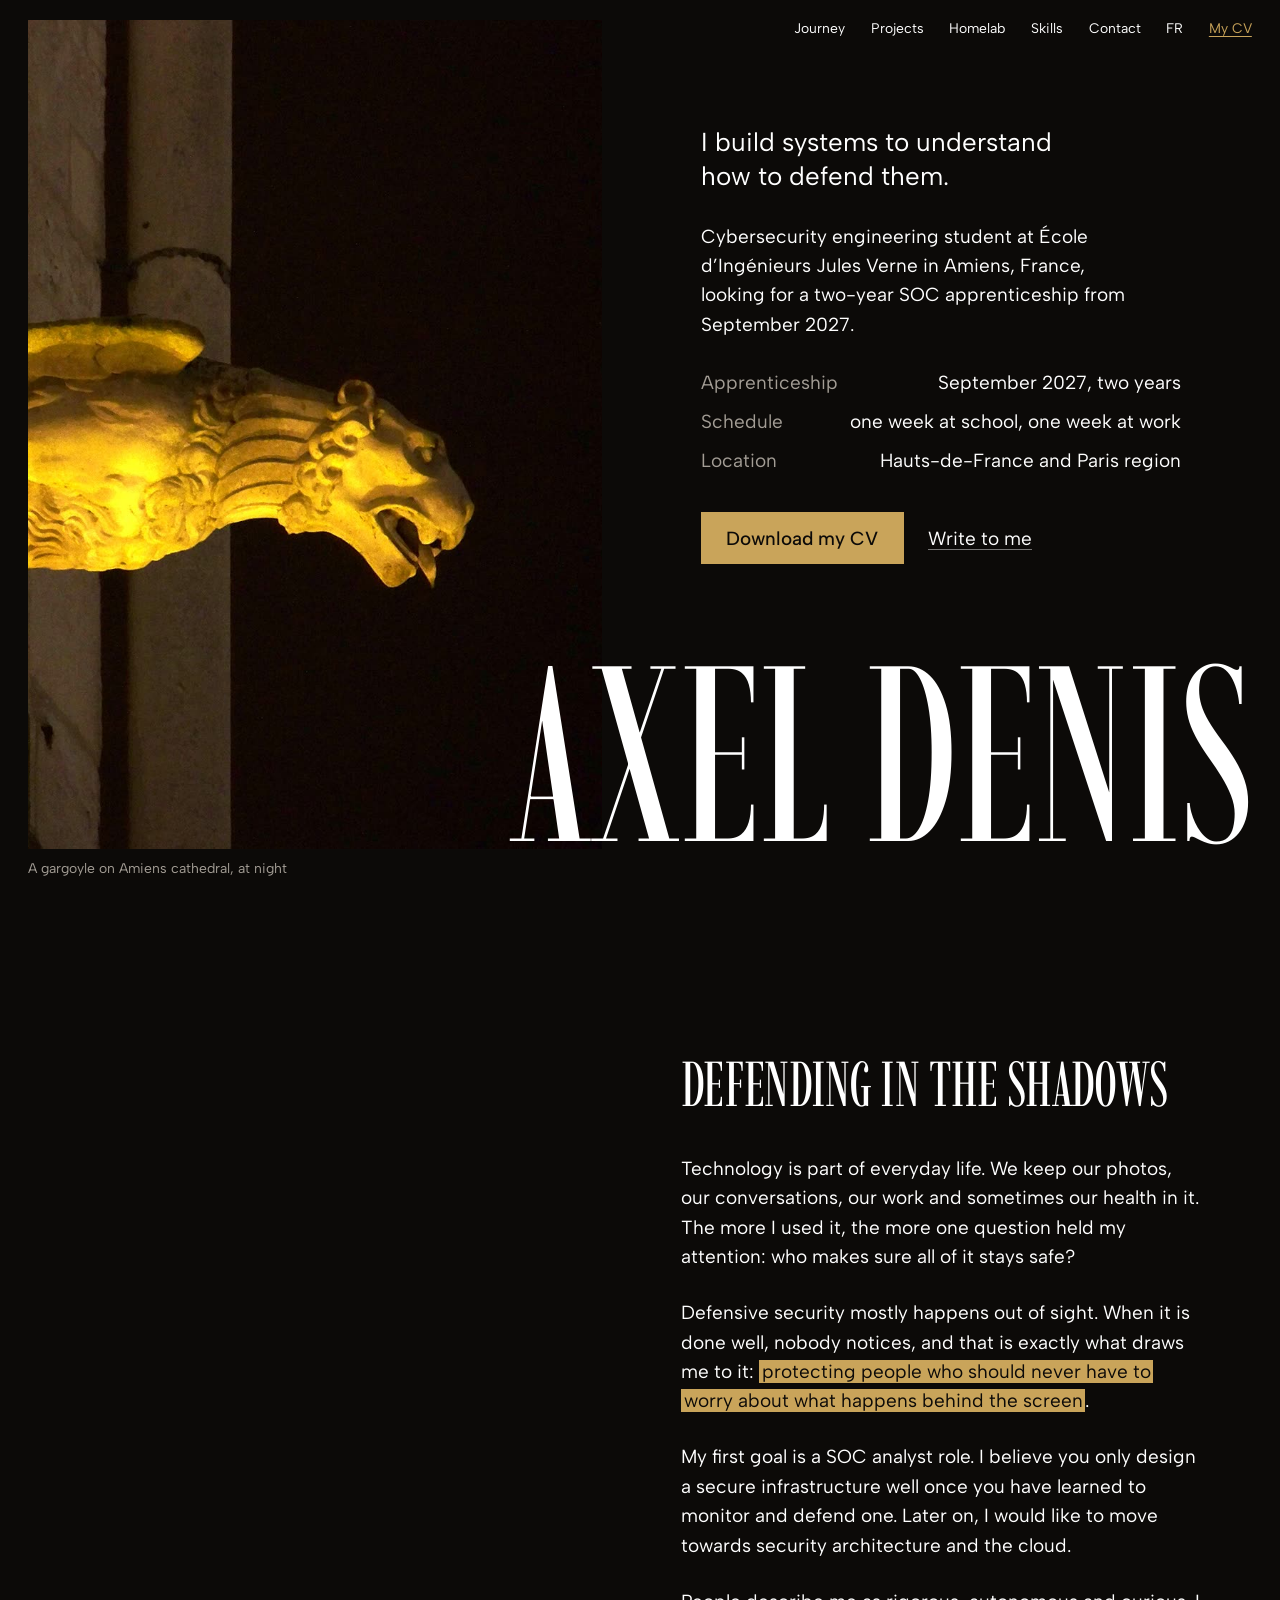
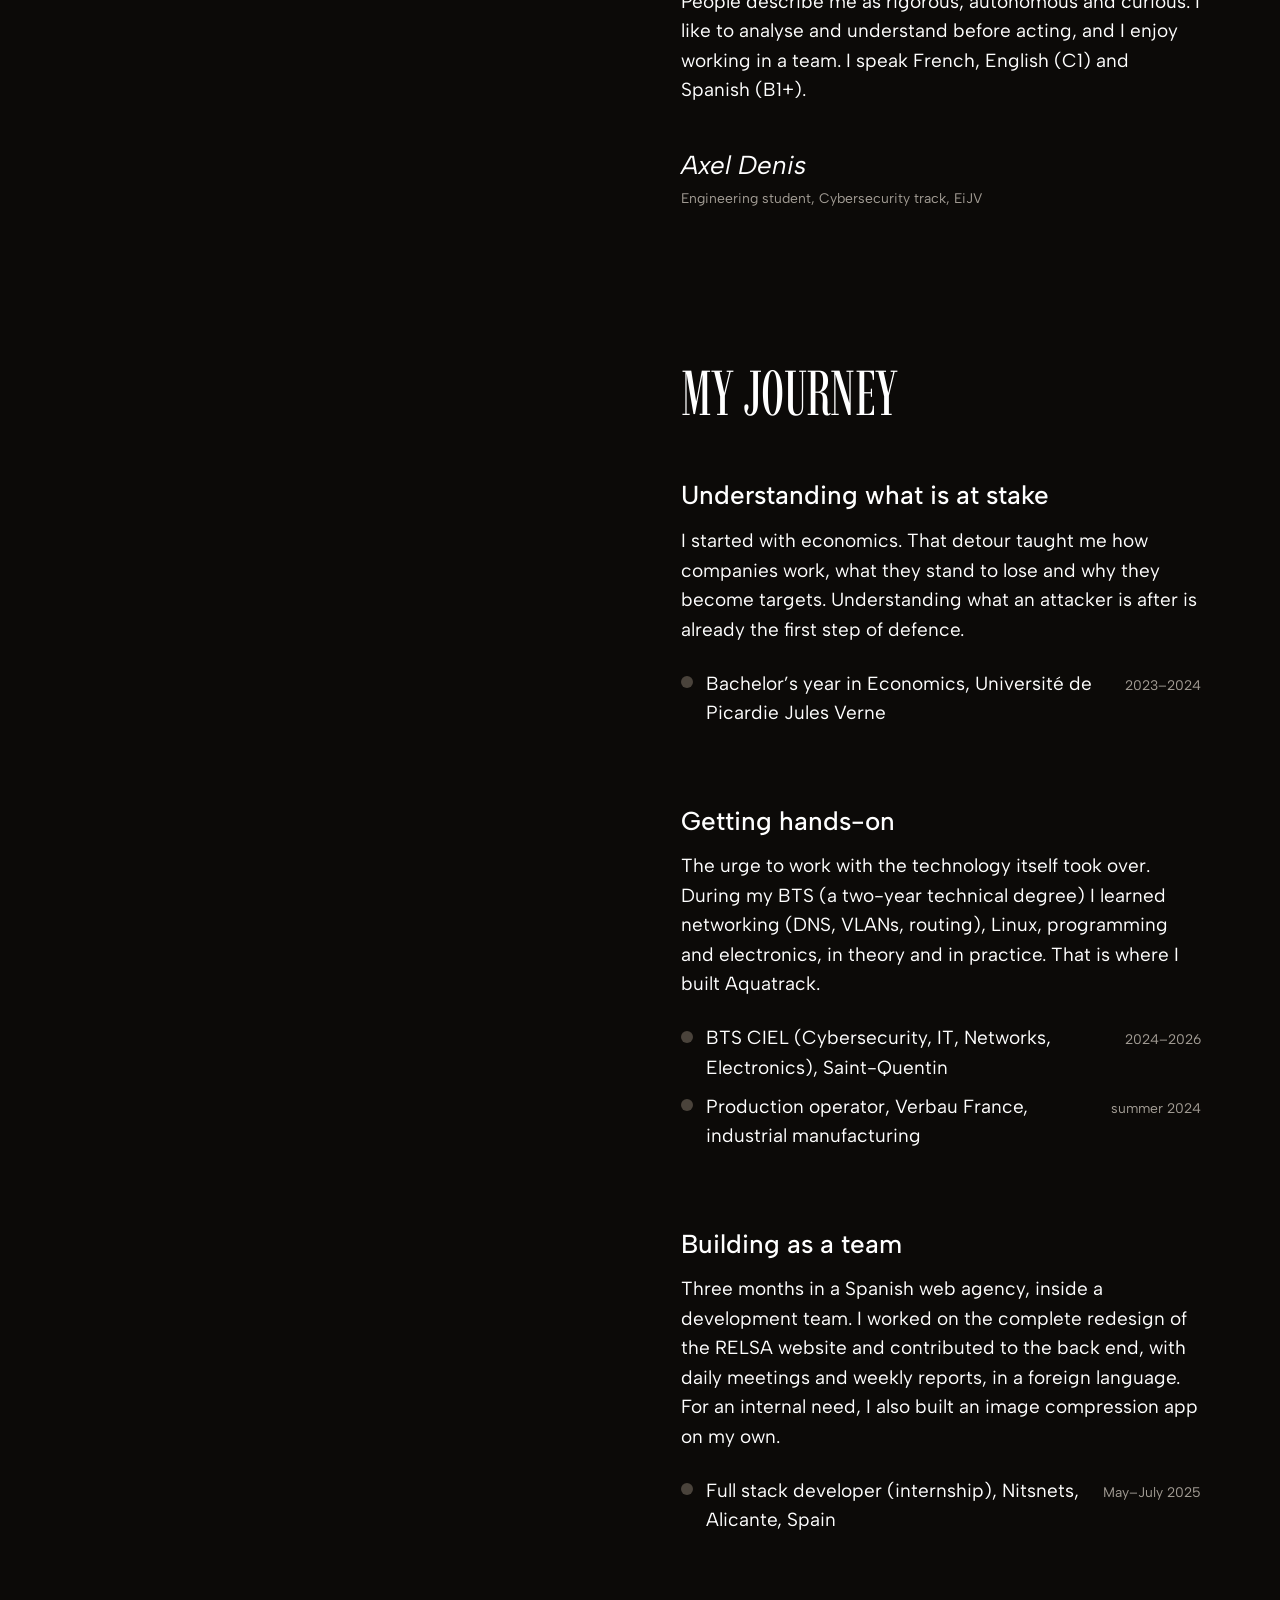
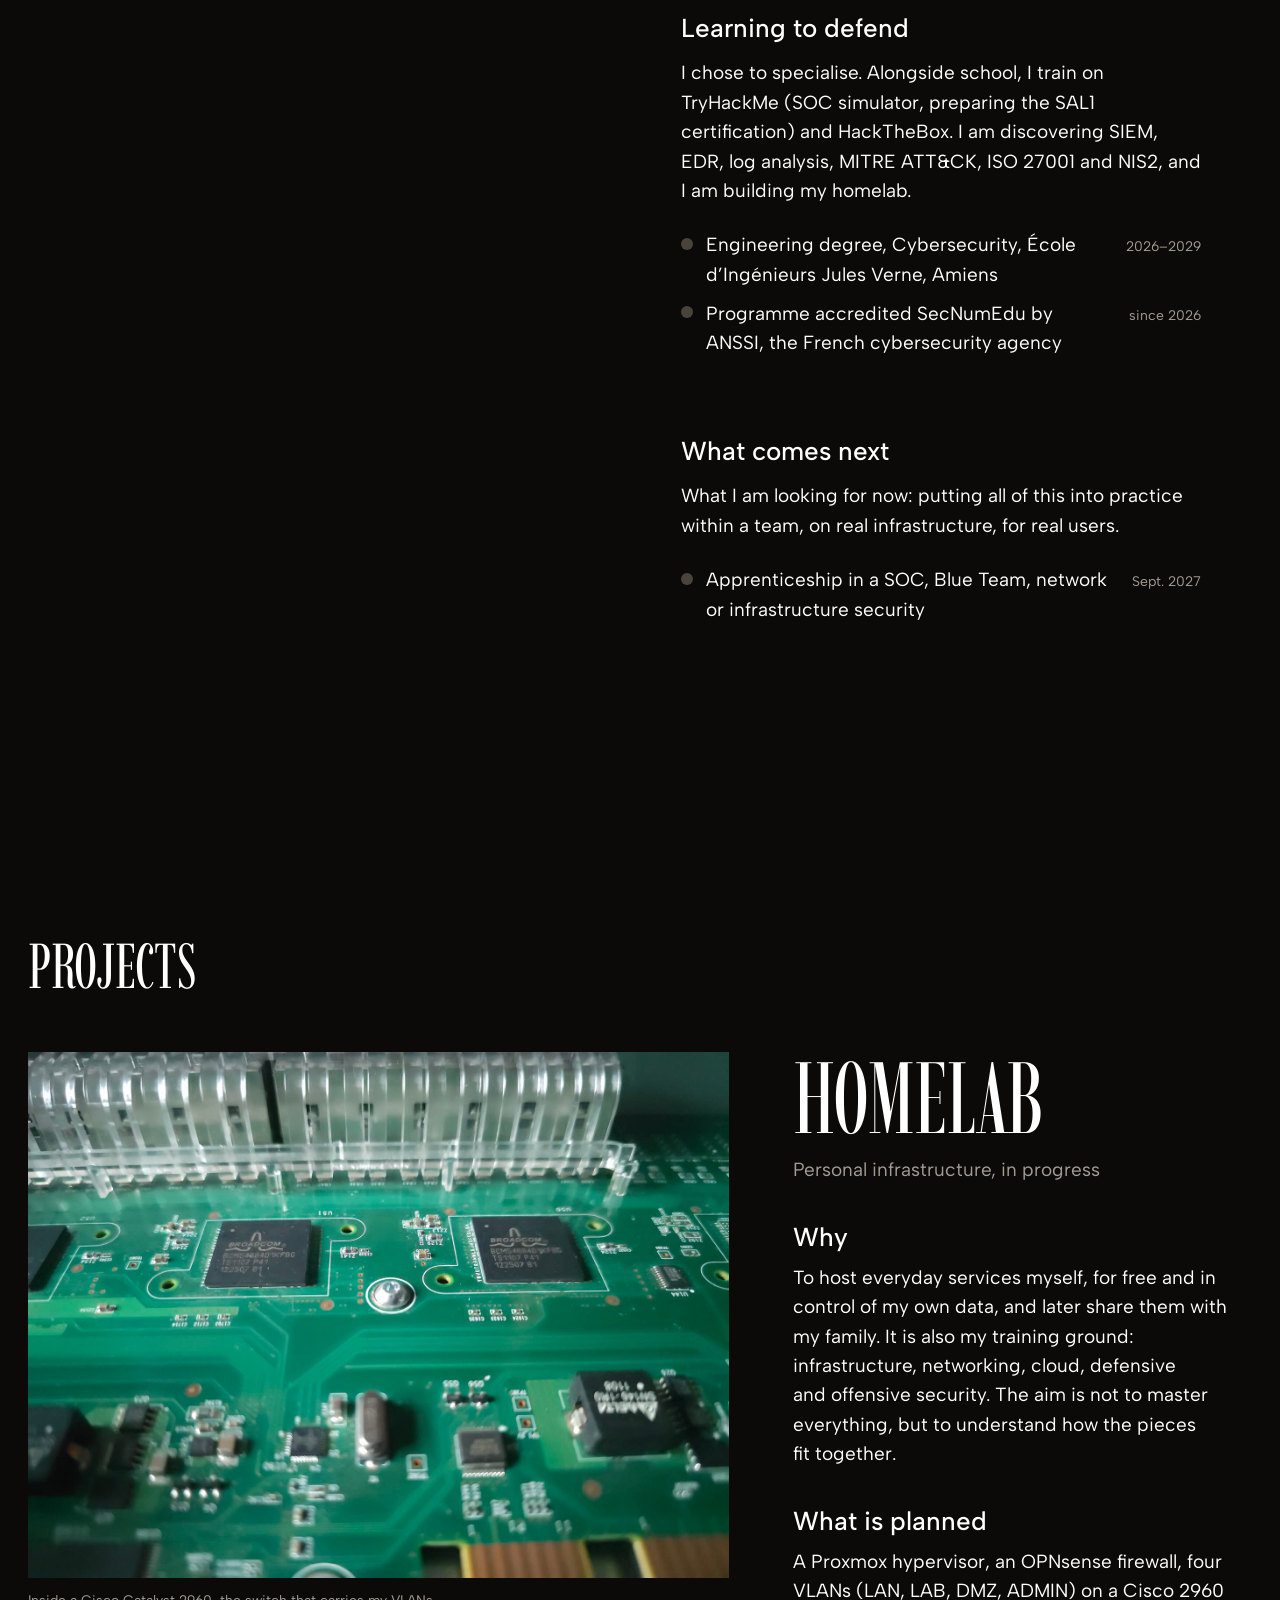
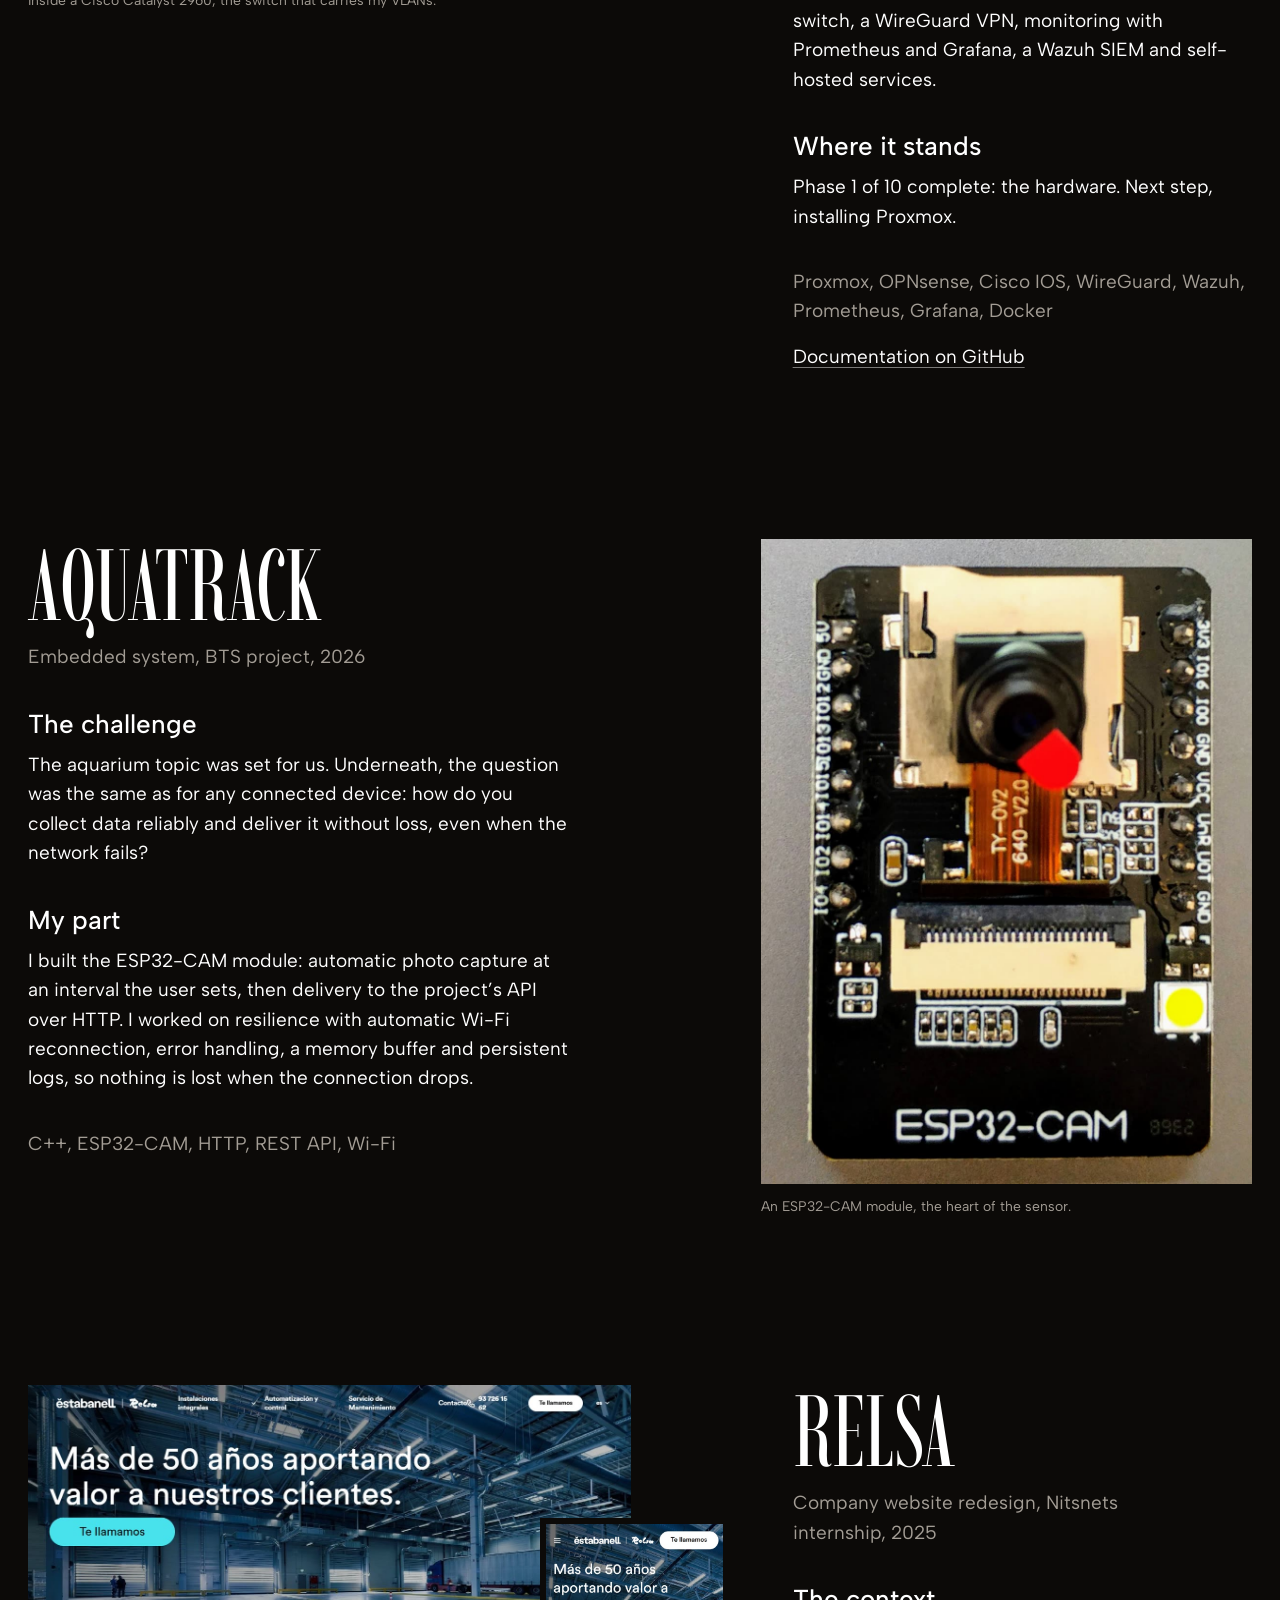
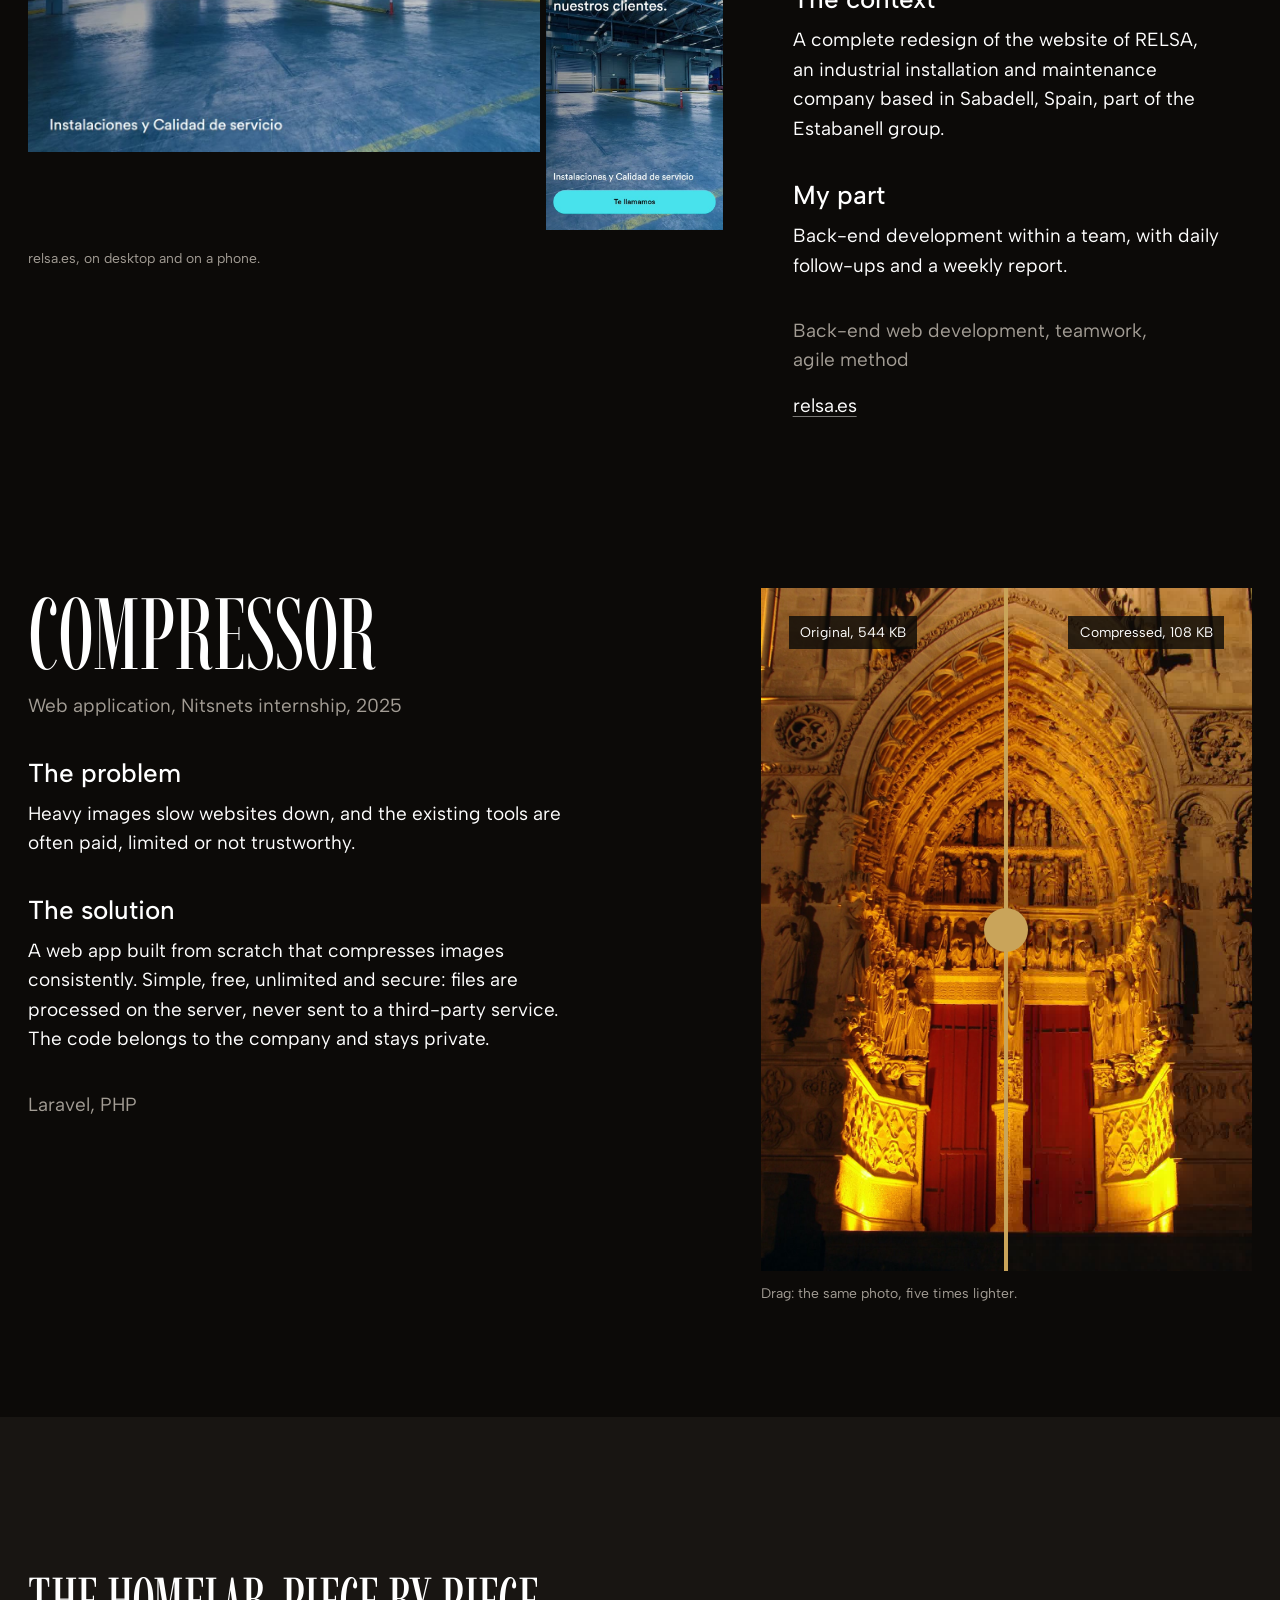
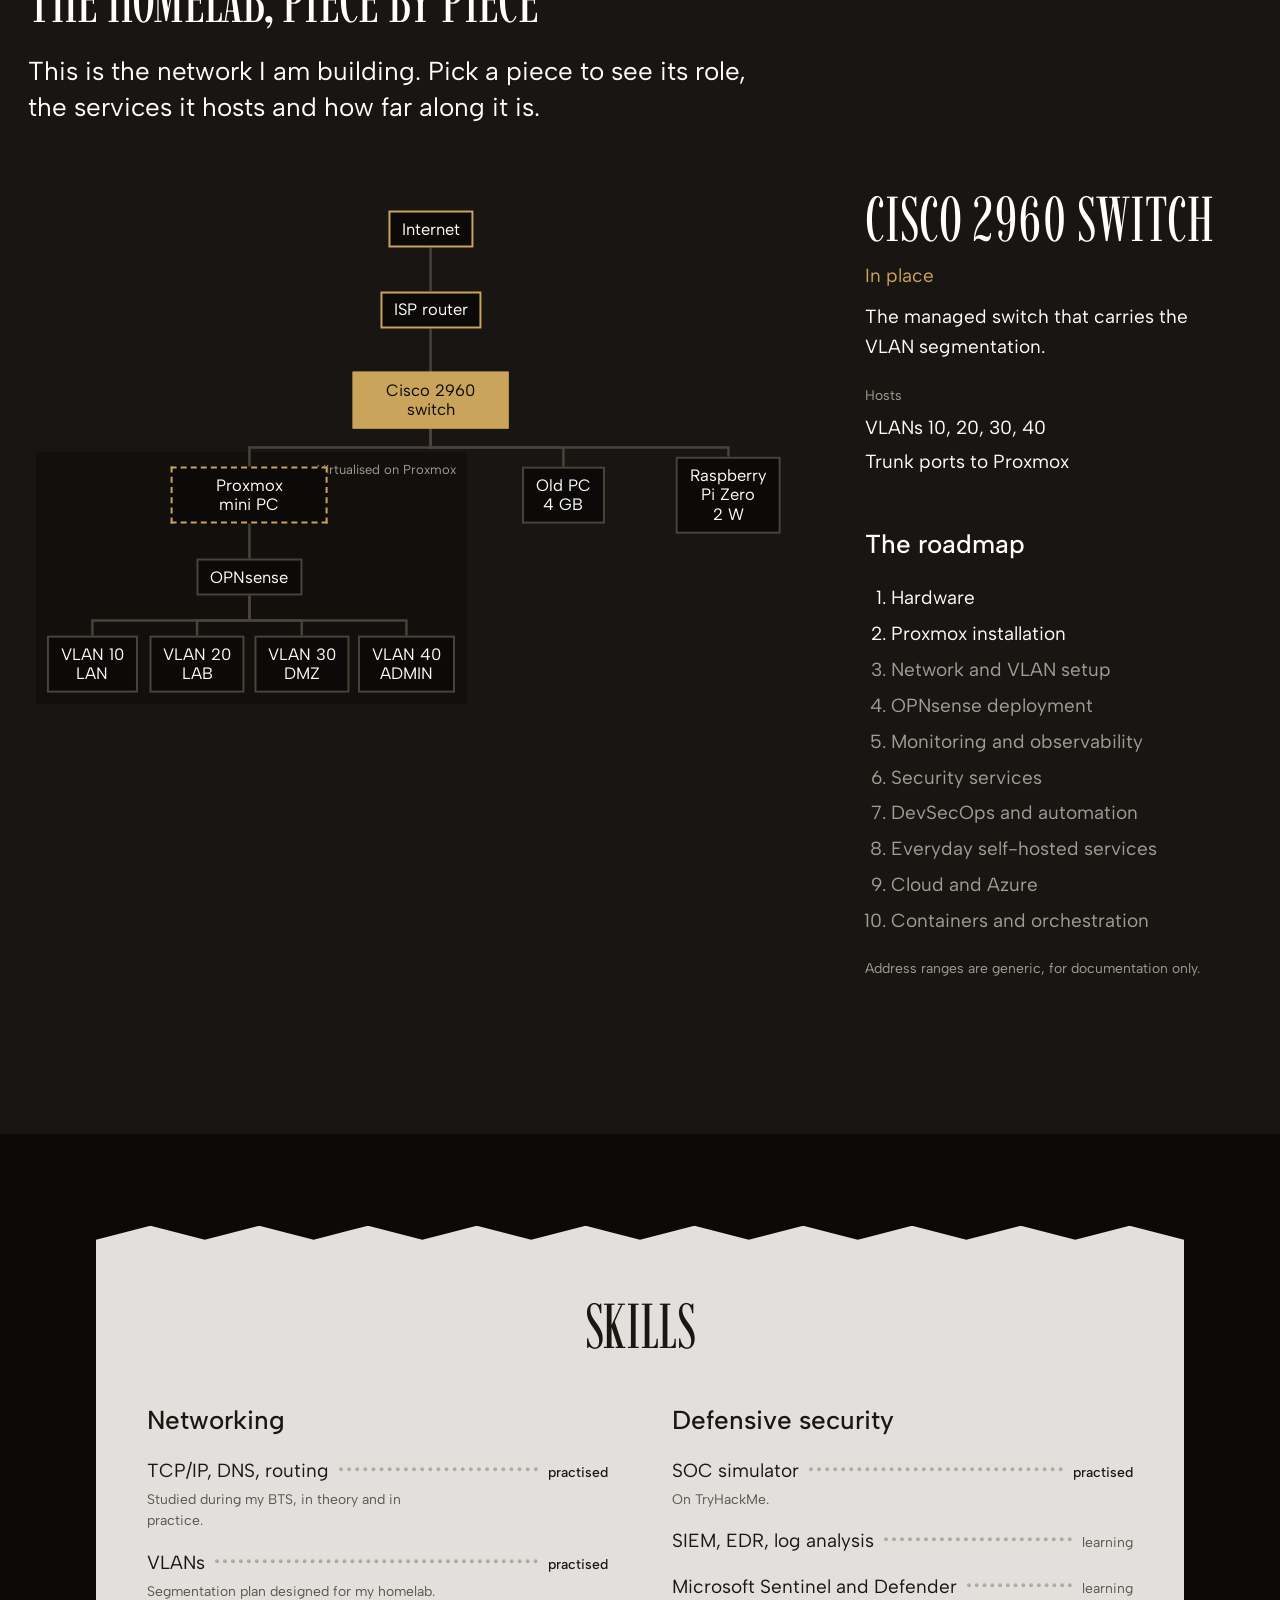
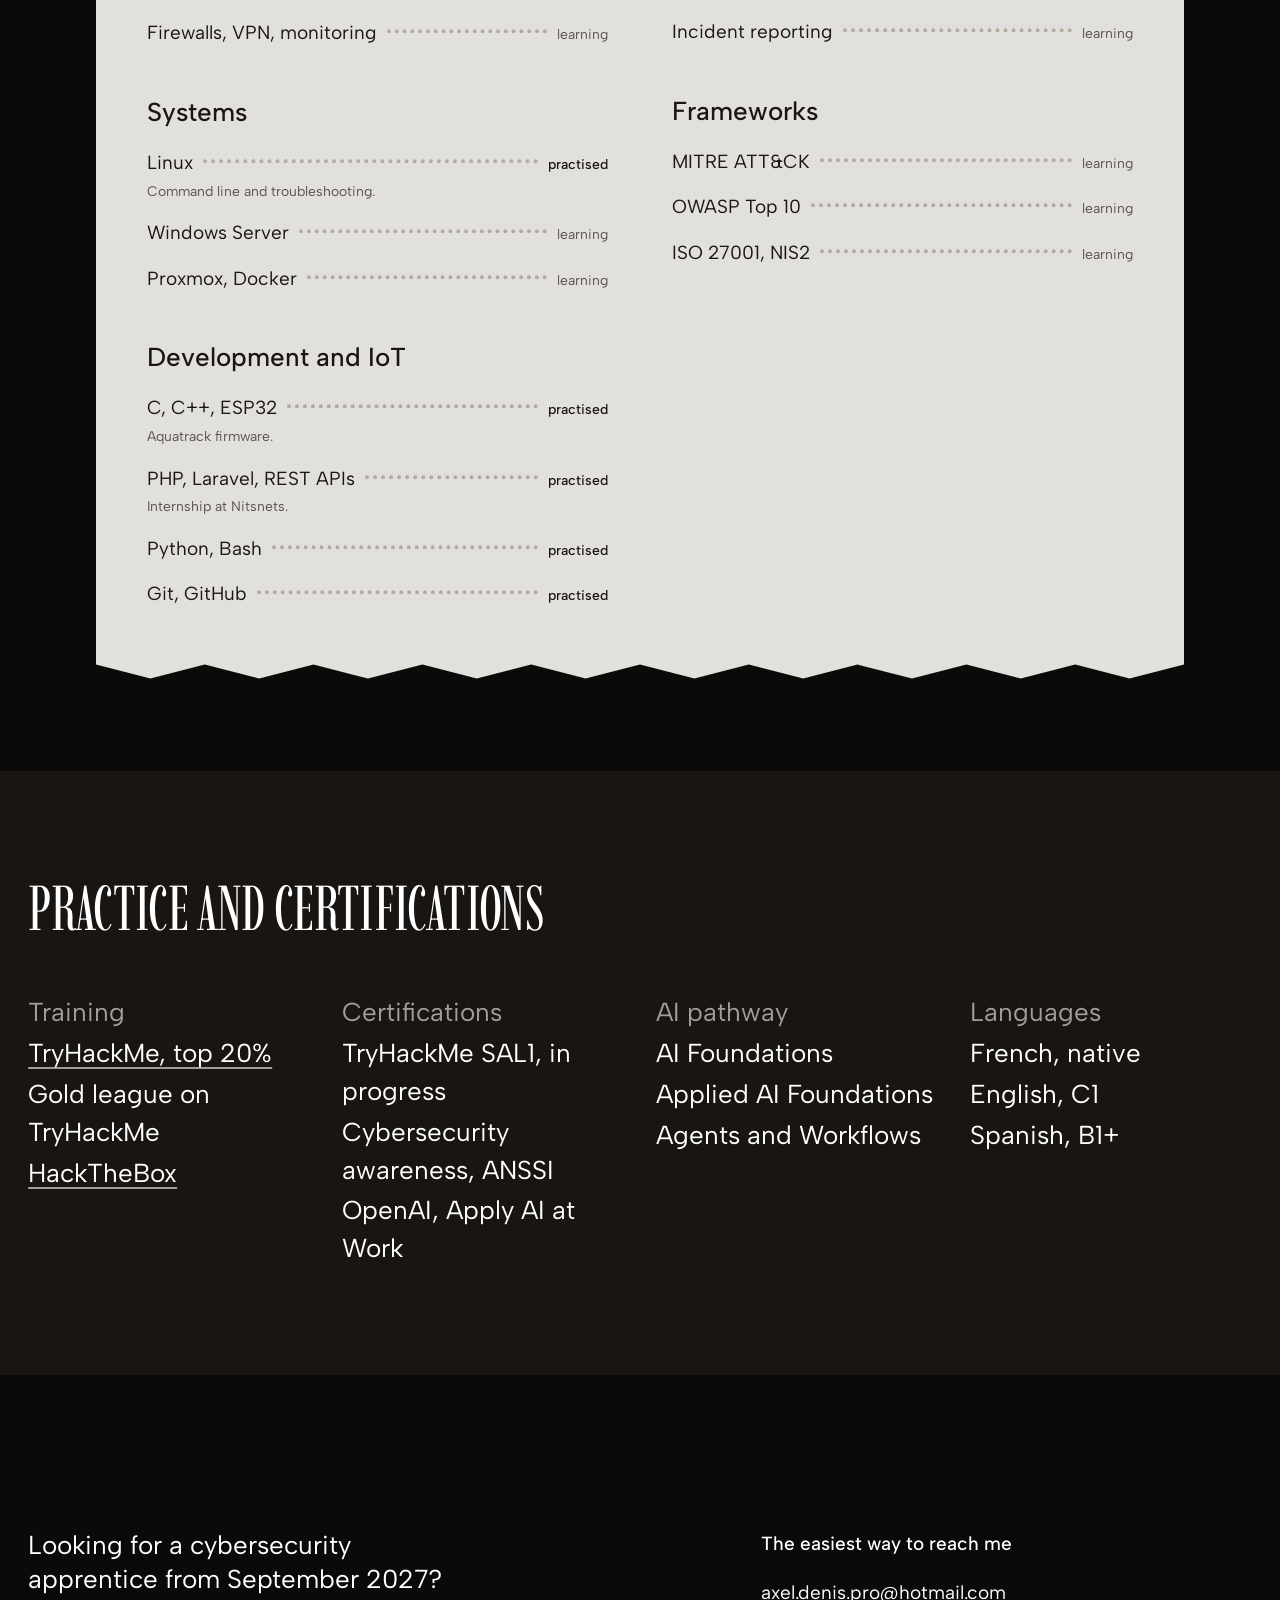
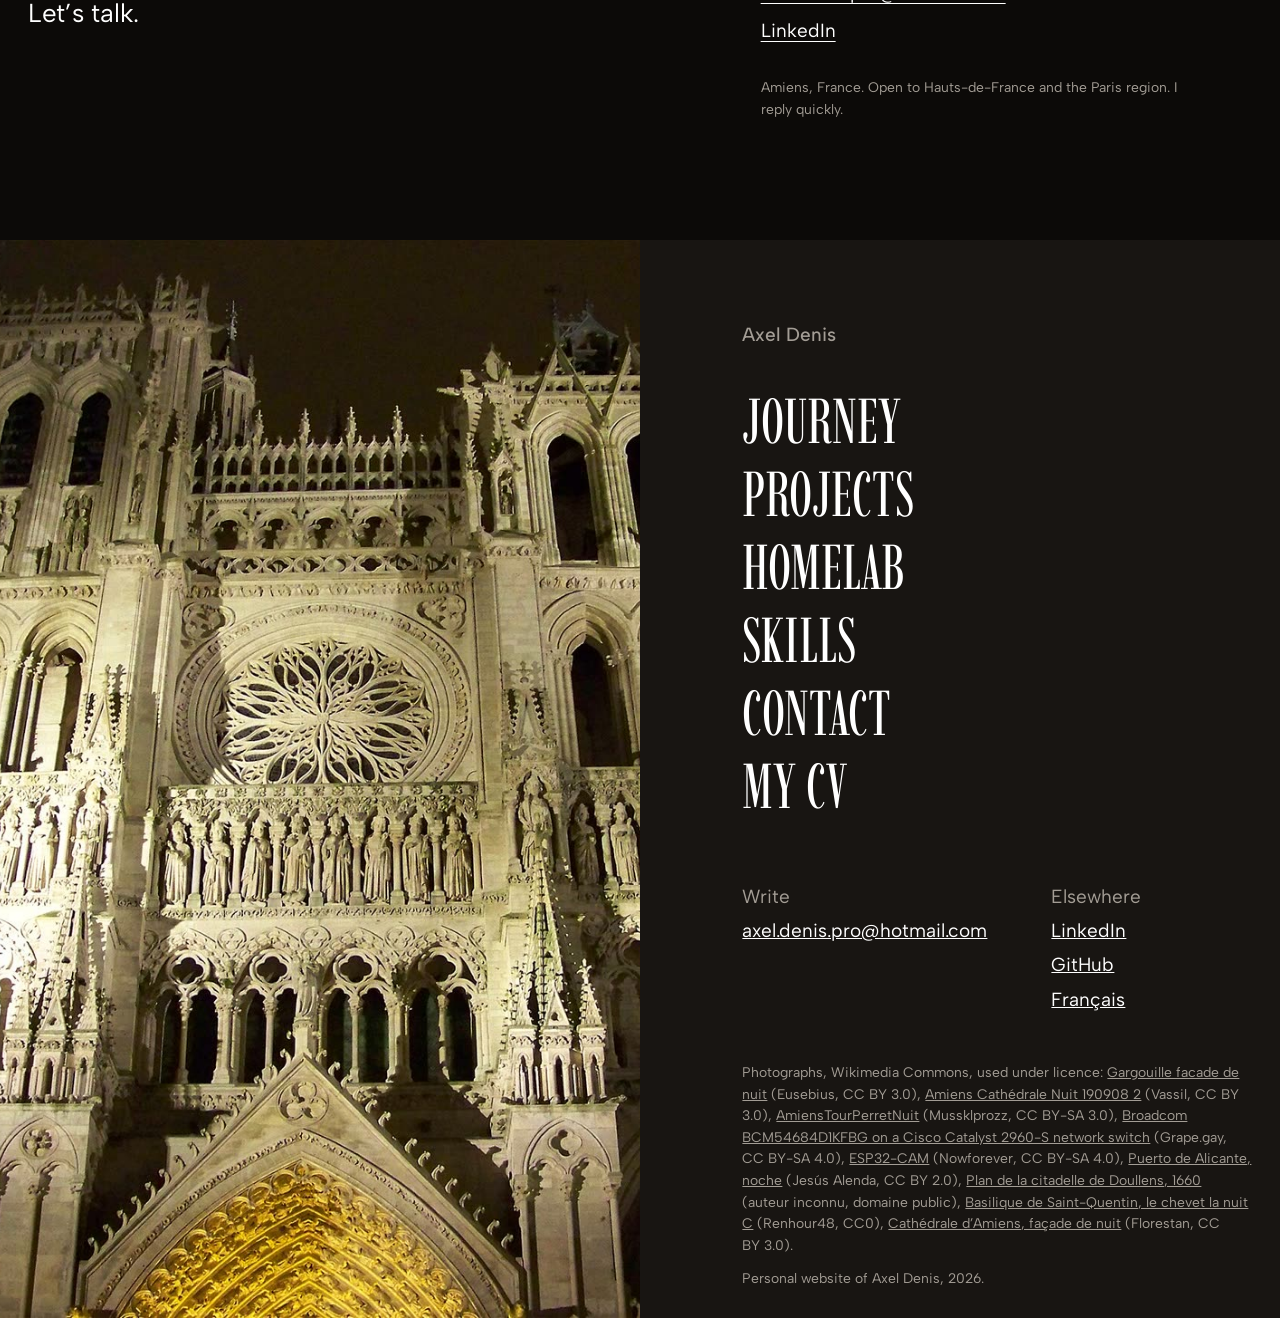
==== commit 27f3af83: "Lot design : photos de nuit, barre de navigation, projets resserrés Tour Perret et port d'Alicante d" ====
--- a/en/index.html
+++ b/en/index.html
@@ -6,21 +6,21 @@
 <title>Axel Denis, cybersecurity engineering student</title>
 <meta name="description" content="Cybersecurity engineering student at EiJV (Amiens, France), looking for a two-year SOC, network or infrastructure security apprenticeship from September 2027.">
 <meta name="theme-color" content="#0c0a08">
-<link rel="canonical" href="https://audrax42.github.io/portfolio/en/">
-<link rel="alternate" hreflang="en" href="https://audrax42.github.io/portfolio/en/">
-<link rel="alternate" hreflang="fr" href="https://audrax42.github.io/portfolio/">
-<link rel="alternate" hreflang="x-default" href="https://audrax42.github.io/portfolio/">
+<link rel="canonical" href="https://axeldenis.me/en/">
+<link rel="alternate" hreflang="en" href="https://axeldenis.me/en/">
+<link rel="alternate" hreflang="fr" href="https://axeldenis.me/">
+<link rel="alternate" hreflang="x-default" href="https://axeldenis.me/">
 <meta property="og:type" content="profile">
 <meta property="og:title" content="Axel Denis, cybersecurity engineering student">
 <meta property="og:description" content="Cybersecurity engineering student at EiJV (Amiens, France), looking for a two-year SOC, network or infrastructure security apprenticeship from September 2027.">
-<meta property="og:url" content="https://audrax42.github.io/portfolio/en/">
+<meta property="og:url" content="https://axeldenis.me/en/">
 <meta property="og:locale" content="en_GB">
-<meta property="og:image" content="https://audrax42.github.io/portfolio/assets/gargouille.jpg">
+<meta property="og:image" content="https://axeldenis.me/assets/gargouille.jpg">
 <link rel="icon" href="../assets/favicon.svg" type="image/svg+xml">
 <link rel="preconnect" href="https://fonts.googleapis.com">
 <link rel="preconnect" href="https://fonts.gstatic.com" crossorigin>
 <link href="https://fonts.googleapis.com/css2?family=Albert+Sans:ital,wght@0,400;0,500;1,400&family=Imbue:wght@400&display=swap" rel="stylesheet">
-<link rel="stylesheet" href="../styles.css?v=60088e0d">
+<link rel="stylesheet" href="../styles.css?v=e5c9c73a">
 <script>document.documentElement.classList.add('js')</script>
 </head>
 <body>
@@ -28,7 +28,8 @@
 
 <header class="bar">
   <a class="bar__mark" href="#top">Axel Denis</a>
-  <nav class="bar__nav" aria-label="Menu">
+  <button class="bar__toggle" type="button" aria-expanded="false" aria-controls="nav">Menu</button>
+  <nav class="bar__nav" id="nav" aria-label="Menu">
     <ul>
       <li><a href="#path">Journey</a></li><li><a href="#work">Projects</a></li><li><a href="#lab">Homelab</a></li><li><a href="#skills">Skills</a></li><li><a href="#contact">Contact</a></li>
       <li><a href="../" hreflang="fr" lang="fr" aria-label="Français">FR</a></li>
@@ -44,14 +45,14 @@
         <img src="../assets/gargouille.jpg" width="1600" height="1163" alt="A gargoyle on Amiens cathedral, at night" style="object-position:64% 50%" decoding="async">
       </figure><figure class="stage__frame" data-scene="portail" data-caption="The portal of Amiens cathedral, at night">
         <img src="../assets/cathedrale-portail.jpg" width="1200" height="1668" alt="The portal of Amiens cathedral, at night" style="object-position:50% 40%" loading="lazy" decoding="async">
-      </figure><figure class="stage__frame" data-scene="tour" data-caption="The tower of Jules Verne’s house, Amiens">
-        <img src="../assets/tour-jules-verne.jpg" width="1200" height="1600" alt="The tower of Jules Verne’s house, Amiens" style="object-position:50% 30%" loading="lazy" decoding="async">
+      </figure><figure class="stage__frame" data-scene="tour" data-caption="The Perret tower in Amiens, at night">
+        <img src="../assets/tour-perret-nuit.jpg" width="1200" height="1775" alt="The Perret tower in Amiens, at night" style="object-position:50% 35%" loading="lazy" decoding="async">
       </figure><figure class="stage__frame" data-scene="veille" data-caption="Saint-Quentin at night, seen from the basilica gallery">
         <img src="../assets/saint-quentin-nuit.jpg" width="1600" height="1067" alt="Saint-Quentin at night, seen from the basilica gallery" style="object-position:38% 50%" loading="lazy" decoding="async">
       </figure><figure class="stage__frame" data-scene="citadelle" data-caption="Plan of the Doullens citadel, 1660: defence in layers">
         <img src="../assets/citadelle-doullens-1660.jpg" width="1400" height="1547" alt="Plan of the Doullens citadel, 1660: defence in layers" style="object-position:50% 45%" loading="lazy" decoding="async">
-      </figure><figure class="stage__frame" data-scene="alicante" data-caption="Alicante, seen from the watchtower of Santa Bárbara castle">
-        <img src="../assets/alicante.jpg" width="1600" height="890" alt="Alicante, seen from the watchtower of Santa Bárbara castle" style="object-position:8% 50%" loading="lazy" decoding="async">
+      </figure><figure class="stage__frame" data-scene="alicante" data-caption="The port of Alicante and Santa Bárbara castle, at night">
+        <img src="../assets/alicante-nuit.jpg" width="1600" height="1060" alt="The port of Alicante and Santa Bárbara castle, at night" style="object-position:14% 50%" loading="lazy" decoding="async">
       </figure></div>
     <p class="stage__caption" aria-live="off">A gargoyle on Amiens cathedral, at night</p>
   </div>
@@ -81,22 +82,27 @@
     <section class="path" id="path" aria-labelledby="path-title">
       <h2 id="path-title" class="section-title">My journey</h2>
       <div class="chapter" data-scene-trigger="tour">
+          <figure class="chapter__photo"><img src="../assets/tour-perret-nuit.jpg" width="1200" height="1775" alt="The Perret tower in Amiens, at night" style="object-position:50% 35%" loading="lazy" decoding="async"></figure>
           <h3 class="chapter__title">Understanding what is at stake</h3>
           <p class="chapter__text">I started with economics. That detour taught me how companies work, what they stand to lose and why they become targets. Understanding what an attacker is after is already the first step of defence.</p>
           <ul class="rows"><li><span class="rows__name">Bachelor’s year in Economics, Université de Picardie Jules Verne</span><span class="rows__value">2023–2024</span></li></ul>
         </div><div class="chapter" data-scene-trigger="veille">
+          <figure class="chapter__photo"><img src="../assets/saint-quentin-nuit.jpg" width="1600" height="1067" alt="Saint-Quentin at night, seen from the basilica gallery" style="object-position:38% 50%" loading="lazy" decoding="async"></figure>
           <h3 class="chapter__title">Getting hands-on</h3>
           <p class="chapter__text">The urge to work with the technology itself took over. During my BTS (a two-year technical degree) I learned networking (DNS, VLANs, routing), Linux, programming and electronics, in theory and in practice. That is where I built Aquatrack.</p>
           <ul class="rows"><li><span class="rows__name">BTS CIEL (Cybersecurity, IT, Networks, Electronics), Saint-Quentin</span><span class="rows__value">2024–2026</span></li><li><span class="rows__name">Production operator, Verbau France, industrial manufacturing</span><span class="rows__value">summer 2024</span></li></ul>
         </div><div class="chapter" data-scene-trigger="alicante">
+          <figure class="chapter__photo"><img src="../assets/alicante-nuit.jpg" width="1600" height="1060" alt="The port of Alicante and Santa Bárbara castle, at night" style="object-position:14% 50%" loading="lazy" decoding="async"></figure>
           <h3 class="chapter__title">Building as a team</h3>
           <p class="chapter__text">Three months in a Spanish web agency, inside a development team. I worked on the complete redesign of the RELSA website and contributed to the back end, with daily meetings and weekly reports, in a foreign language. For an internal need, I also built an image compression app on my own.</p>
           <ul class="rows"><li><span class="rows__name">Full stack developer (internship), Nitsnets, Alicante, Spain</span><span class="rows__value">May–July 2025</span></li></ul>
         </div><div class="chapter" data-scene-trigger="citadelle">
+          <figure class="chapter__photo"><img src="../assets/citadelle-doullens-1660.jpg" width="1400" height="1547" alt="Plan of the Doullens citadel, 1660: defence in layers" style="object-position:50% 45%" loading="lazy" decoding="async"></figure>
           <h3 class="chapter__title">Learning to defend</h3>
           <p class="chapter__text">I chose to specialise. Alongside school, I train on TryHackMe (SOC simulator, preparing the SAL1 certification) and HackTheBox. I am discovering SIEM, EDR, log analysis, MITRE ATT&amp;CK, ISO 27001 and NIS2, and I am building my homelab.</p>
           <ul class="rows"><li><span class="rows__name">Engineering degree, Cybersecurity, École d’Ingénieurs Jules Verne, Amiens</span><span class="rows__value">2026–2029</span></li><li><span class="rows__name">Programme accredited SecNumEdu by ANSSI, the French cybersecurity agency</span><span class="rows__value">since 2026</span></li></ul>
         </div><div class="chapter" data-scene-trigger="gargouille">
+          
           <h3 class="chapter__title">What comes next</h3>
           <p class="chapter__text">What I am looking for now: putting all of this into practice within a team, on real infrastructure, for real users.</p>
           <ul class="rows"><li><span class="rows__name">Apprenticeship in a SOC, Blue Team, network or infrastructure security</span><span class="rows__value">Sept. 2027</span></li></ul>
@@ -116,7 +122,7 @@
           <p class="project__stack">Proxmox, OPNsense, Cisco IOS, WireGuard, Wazuh, Prometheus, Grafana, Docker</p>
           <a class="link" href="https://github.com/Audrax42/homelab" rel="noopener">Documentation on GitHub</a>
         </div>
-      </article><article class="project project--photo" id="project-aquatrack" aria-labelledby="t-aquatrack">
+      </article><article class="project project--photo project--tall" id="project-aquatrack" aria-labelledby="t-aquatrack">
         <div class="project__media"><figure class="shot"><img src="../assets/esp32-cam.jpg" width="1000" height="1312" alt="An ESP32-CAM module seen from the front, with its camera and card reader" loading="lazy" decoding="async"><figcaption>An ESP32-CAM module, the heart of the sensor.</figcaption></figure></div>
         <div class="project__text">
           <h3 class="project__title" id="t-aquatrack">Aquatrack</h3>
@@ -140,7 +146,7 @@
           <p class="project__stack">Back-end web development, teamwork, agile method</p>
           <a class="link" href="https://relsa.es" rel="noopener">relsa.es</a>
         </div>
-      </article><article class="project project--compare" id="project-compression" aria-labelledby="t-compression">
+      </article><article class="project project--compare project--tall" id="project-compression" aria-labelledby="t-compression">
         <div class="project__media"><figure class="shot shot--compare">
       <div class="compare" style="--x: 50%">
         <img class="compare__before" src="../assets/compress-avant.jpg" width="1200" height="1668" alt="The portal of Amiens cathedral at night" loading="lazy" decoding="async">
@@ -169,8 +175,9 @@
   </div>
   <div class="lab__body">
     <div class="map" data-ui>
-      <svg class="map__wires" viewBox="0 0 1000 640" preserveAspectRatio="none" aria-hidden="true"><path d="M500 50 V100 H500 V150" /><path d="M500 150 V206 H500 V262" /><path d="M500 262 V321 H300 V380" /><path d="M500 262 V321 H665 V380" /><path d="M500 262 V321 H885 V380" /><path d="M300 380 V431 H300 V482" /><path d="M300 482 V536 H75 V590" /><path d="M300 482 V536 H225 V590" /><path d="M300 482 V536 H375 V590" /><path d="M300 482 V536 H525 V590" /></svg>
-      <button type="button" class="node node--done" style="left:50%;top:7.8125%" data-node="internet" aria-pressed="false" aria-controls="lab-detail">Internet</button><button type="button" class="node node--done" style="left:50%;top:23.4375%" data-node="box" aria-pressed="false" aria-controls="lab-detail">ISP router</button><button type="button" class="node node--done" style="left:50%;top:40.9375%" data-node="switch" aria-pressed="true" aria-controls="lab-detail">Cisco 2960 switch</button><button type="button" class="node node--next" style="left:30%;top:59.375%" data-node="proxmox" aria-pressed="false" aria-controls="lab-detail">Proxmox mini PC</button><button type="button" class="node node--planned" style="left:66.5%;top:59.375%" data-node="oldpc" aria-pressed="false" aria-controls="lab-detail">Old PC<br>4 GB</button><button type="button" class="node node--planned" style="left:88.5%;top:59.375%" data-node="pi" aria-pressed="false" aria-controls="lab-detail">Raspberry Pi Zero 2 W</button><button type="button" class="node node--planned" style="left:30%;top:75.3125%" data-node="opnsense" aria-pressed="false" aria-controls="lab-detail">OPNsense</button><button type="button" class="node node--planned" style="left:7.5%;top:92.1875%" data-node="lan" aria-pressed="false" aria-controls="lab-detail">VLAN 10<br>LAN</button><button type="button" class="node node--planned" style="left:22.5%;top:92.1875%" data-node="labnet" aria-pressed="false" aria-controls="lab-detail">VLAN 20<br>LAB</button><button type="button" class="node node--planned" style="left:37.5%;top:92.1875%" data-node="dmz" aria-pressed="false" aria-controls="lab-detail">VLAN 30<br>DMZ</button><button type="button" class="node node--planned" style="left:52.5%;top:92.1875%" data-node="admin" aria-pressed="false" aria-controls="lab-detail">VLAN 40<br>ADMIN</button>
+      <p class="map__zone"><span>Virtualised on Proxmox</span></p>
+      <svg class="map__wires" viewBox="0 0 1000 640" preserveAspectRatio="none" aria-hidden="true"><path d="M500 50 V100 H500 V150" /><path d="M500 150 V206 H500 V262" /><path d="M500 262 V321 H275 V380" /><path d="M500 262 V321 H665 V380" /><path d="M500 262 V321 H870 V380" /><path d="M275 380 V431 H275 V482" /><path d="M275 482 V536 H80 V590" /><path d="M275 482 V536 H210 V590" /><path d="M275 482 V536 H340 V590" /><path d="M275 482 V536 H470 V590" /></svg>
+      <button type="button" class="node node--done" style="left:50%;top:7.8125%;--depth:0" data-node="internet" aria-pressed="false" aria-controls="lab-detail">Internet</button><button type="button" class="node node--done" style="left:50%;top:23.4375%;--depth:1" data-node="box" aria-pressed="false" aria-controls="lab-detail">ISP router</button><button type="button" class="node node--done" style="left:50%;top:40.9375%;--depth:2" data-node="switch" aria-pressed="true" aria-controls="lab-detail">Cisco 2960 switch</button><button type="button" class="node node--next" style="left:27.5%;top:59.375%;--depth:3" data-node="proxmox" aria-pressed="false" aria-controls="lab-detail">Proxmox mini PC</button><button type="button" class="node node--planned" style="left:27.5%;top:75.3125%;--depth:4" data-node="opnsense" aria-pressed="false" aria-controls="lab-detail">OPNsense</button><button type="button" class="node node--planned" style="left:8%;top:92.1875%;--depth:5" data-node="lan" aria-pressed="false" aria-controls="lab-detail">VLAN 10<br>LAN</button><button type="button" class="node node--planned" style="left:21%;top:92.1875%;--depth:5" data-node="labnet" aria-pressed="false" aria-controls="lab-detail">VLAN 20<br>LAB</button><button type="button" class="node node--planned" style="left:34%;top:92.1875%;--depth:5" data-node="dmz" aria-pressed="false" aria-controls="lab-detail">VLAN 30<br>DMZ</button><button type="button" class="node node--planned" style="left:47%;top:92.1875%;--depth:5" data-node="admin" aria-pressed="false" aria-controls="lab-detail">VLAN 40<br>ADMIN</button><button type="button" class="node node--planned" style="left:66.5%;top:59.375%;--depth:3" data-node="oldpc" aria-pressed="false" aria-controls="lab-detail">Old PC<br>4 GB</button><button type="button" class="node node--planned" style="left:87%;top:59.375%;--depth:3" data-node="pi" aria-pressed="false" aria-controls="lab-detail">Raspberry Pi Zero 2 W</button>
     </div>
     <div class="lab__detail" id="lab-detail" aria-live="polite">
       <h3 data-field="name">Cisco 2960 switch</h3>
@@ -191,7 +198,7 @@
 <section class="skills" id="skills" aria-labelledby="skills-title">
   <div class="menu">
     <h2 id="skills-title" class="section-title menu__title">Skills</h2>
-    <div class="menu__group">
+    <div class="menu__groups"><div class="menu__group">
         <h3>Networking</h3>
         <ul><li class="menu__item">
               <span class="menu__line"><span class="menu__name">TCP/IP, DNS, routing</span><span class="menu__dots" aria-hidden="true"></span><span class="menu__value menu__value--done">practised</span></span>
@@ -257,7 +264,7 @@
               <span class="menu__line"><span class="menu__name">ISO 27001, NIS2</span><span class="menu__dots" aria-hidden="true"></span><span class="menu__value menu__value--learning">learning</span></span>
               
             </li></ul>
-      </div>
+      </div></div>
   </div>
 </section>
 
@@ -302,11 +309,11 @@
       <div><p class="foot__label">Write</p><a href="mailto:axel.denis.pro@hotmail.com">axel.denis.pro@hotmail.com</a></div>
       <div><p class="foot__label">Elsewhere</p><a href="https://www.linkedin.com/in/axel-denis-b68523292" rel="noopener">LinkedIn</a><a href="https://github.com/Audrax42" rel="noopener">GitHub</a><a href="../" lang="fr">Français</a></div>
     </div>
-    <p class="foot__credits">Photographs, Wikimedia Commons, used under licence: <a href="https://commons.wikimedia.org/wiki/File:Gargouille_facade_de_nuit.jpg" rel="noopener">Gargouille facade de nuit</a> (Eusebius, CC BY 3.0), <a href="https://commons.wikimedia.org/wiki/File:Amiens_Cath%C3%A9drale_Nuit_190908_2.jpg" rel="noopener">Amiens Cathédrale Nuit 190908 2</a> (Vassil, CC BY 3.0), <a href="https://commons.wikimedia.org/wiki/File:Amiens.-_Tour_de_la_maison_de_jules_Verne.jpg" rel="noopener">Amiens, tour de la maison de Jules Verne</a> (Pierre André, CC BY-SA 4.0), <a href="https://commons.wikimedia.org/wiki/File:Broadcom_BCM54684D1KFBG_on_a_Cisco_Catalyst_2960-S_network_switch.jpg" rel="noopener">Broadcom BCM54684D1KFBG on a Cisco Catalyst 2960-S network switch</a> (Grape.gay, CC BY-SA 4.0), <a href="https://commons.wikimedia.org/wiki/File:ESP32-CAM.jpg" rel="noopener">ESP32-CAM</a> (Nowforever, CC BY-SA 4.0), <a href="https://commons.wikimedia.org/wiki/File:Vista_de_Alicante,_Espa%C3%B1a,_2014-07-04,_DD_49.JPG" rel="noopener">Vista de Alicante, España, 2014-07-04, DD 49</a> (Diego Delso, CC BY-SA 3.0), <a href="https://commons.wikimedia.org/wiki/File:Plan_de_la_citadelle_de_Doullens_1660.jpg" rel="noopener">Plan de la citadelle de Doullens, 1660</a> (auteur inconnu, domaine public), <a href="https://commons.wikimedia.org/w/index.php?curid=151361987" rel="noopener">Basilique de Saint-Quentin, le chevet la nuit C</a> (Renhour48, CC0), <a href="https://commons.wikimedia.org/w/index.php?curid=3551089" rel="noopener">Cathédrale d’Amiens, façade de nuit</a> (Florestan, CC BY 3.0).</p>
+    <p class="foot__credits">Photographs, Wikimedia Commons, used under licence: <a href="https://commons.wikimedia.org/wiki/File:Gargouille_facade_de_nuit.jpg" rel="noopener">Gargouille facade de nuit</a> (Eusebius, CC BY 3.0), <a href="https://commons.wikimedia.org/wiki/File:Amiens_Cath%C3%A9drale_Nuit_190908_2.jpg" rel="noopener">Amiens Cathédrale Nuit 190908 2</a> (Vassil, CC BY 3.0), <a href="https://commons.wikimedia.org/wiki/File:AmiensTourPerretNuit.jpg" rel="noopener">AmiensTourPerretNuit</a> (Mussklprozz, CC BY-SA 3.0), <a href="https://commons.wikimedia.org/wiki/File:Broadcom_BCM54684D1KFBG_on_a_Cisco_Catalyst_2960-S_network_switch.jpg" rel="noopener">Broadcom BCM54684D1KFBG on a Cisco Catalyst 2960-S network switch</a> (Grape.gay, CC BY-SA 4.0), <a href="https://commons.wikimedia.org/wiki/File:ESP32-CAM.jpg" rel="noopener">ESP32-CAM</a> (Nowforever, CC BY-SA 4.0), <a href="https://commons.wikimedia.org/wiki/File:Puerto_de_Alicante_-_noche.jpg" rel="noopener">Puerto de Alicante, noche</a> (Jesús Alenda, CC BY 2.0), <a href="https://commons.wikimedia.org/wiki/File:Plan_de_la_citadelle_de_Doullens_1660.jpg" rel="noopener">Plan de la citadelle de Doullens, 1660</a> (auteur inconnu, domaine public), <a href="https://commons.wikimedia.org/w/index.php?curid=151361987" rel="noopener">Basilique de Saint-Quentin, le chevet la nuit C</a> (Renhour48, CC0), <a href="https://commons.wikimedia.org/w/index.php?curid=3551089" rel="noopener">Cathédrale d’Amiens, façade de nuit</a> (Florestan, CC BY 3.0).</p>
     <p class="foot__legal">Personal website of Axel Denis, 2026.</p>
   </div>
 </footer>
 
-<script src="../main.js?v=c9d9e2fd" defer></script>
+<script src="../main.js?v=16404440" defer></script>
 </body>
 </html>
--- a/styles.css
+++ b/styles.css
@@ -49,7 +49,7 @@
 a { color: inherit; }
 ::selection { background: var(--accent); color: var(--accent-ink); }
 :focus-visible { outline: 2px solid var(--accent); outline-offset: 3px; }
-:target { scroll-margin-top: 2rem; }
+:target { scroll-margin-top: 5rem; }
 h1, h2, h3, h4 { font-weight: 400; font-size: inherit; text-wrap: balance; }
 p { text-wrap: pretty; }
 .visually-hidden { position: absolute; width: 1px; height: 1px; overflow: hidden; clip-path: inset(50%); white-space: nowrap; }
@@ -67,9 +67,14 @@
   .link:hover { text-decoration-color: currentColor; color: var(--accent); }
 }
 
-/* ---------- top bar ---------- */
-.bar { position: absolute; inset: 0 0 auto 0; z-index: 10; display: flex; justify-content: flex-end; align-items: center; padding: var(--margin); }
-.bar__mark { display: none; text-decoration: none; font-weight: 500; }
+/* ---------- top bar: stays within reach, steps aside while reading down ---------- */
+.bar { position: fixed; inset: 0 0 auto 0; z-index: 20; display: flex; justify-content: space-between; align-items: center; gap: 1.5rem; padding: 0.9rem var(--margin); transition: transform var(--t-ui) var(--ease-out), background-color var(--t-hover) ease; }
+.bar.is-scrolled { background: var(--bg); }
+.bar.is-hidden { transform: translateY(-100%); }
+.bar:focus-within { transform: none; }
+.bar__mark { visibility: hidden; text-decoration: none; font-weight: 500; }
+.bar.is-scrolled .bar__mark { visibility: visible; }
+.bar__toggle { display: none; min-height: 2.75rem; padding: 0 0.25rem; font-size: var(--step-small); text-decoration: underline; text-underline-offset: 0.22em; }
 .bar__nav ul { display: flex; gap: clamp(1rem, 2vw, 2rem); align-items: center; font-size: var(--step-small); }
 .bar__nav a { text-decoration: none; transition: color var(--t-hover) ease; }
 .bar__nav a:hover { color: var(--accent); }
@@ -112,32 +117,36 @@
 .path { max-width: 32.5rem; margin-inline: auto; padding-bottom: var(--section); }
 .path .section-title { margin-bottom: 3.5rem; }
 .chapter + .chapter { margin-top: 4.5rem; }
+.chapter__photo { display: none; }
 .chapter__title { font-weight: 500; font-size: var(--step-lead); line-height: 1.25; }
 .chapter__text { margin-top: 0.9rem; }
 .rows { margin-top: 1.25rem; }
 .rows li { display: flex; justify-content: space-between; align-items: baseline; gap: 1.25rem; min-height: 2.25rem; padding-block: 0.3rem; }
 .rows__name { position: relative; padding-left: 1.6rem; }
-.rows__name::before { content: ''; position: absolute; left: 0; top: 0.4em; width: 0.75rem; height: 0.75rem; border-radius: 50%; background: var(--accent); }
+.rows__name::before { content: ''; position: absolute; left: 0; top: 0.4em; width: 0.75rem; height: 0.75rem; border-radius: 50%; background: var(--line); }
 .rows__value { flex: none; font-size: var(--step-small); color: var(--muted); font-variant-numeric: tabular-nums; }
 
 /* ---------- work: one whole picture per project, the story beside it ---------- */
 .work { padding: var(--section) var(--margin) 0; }
-.work__title { margin-bottom: 1rem; }
-.project { display: grid; grid-template-columns: repeat(12, minmax(0, 1fr)); column-gap: 2rem; row-gap: 2rem; align-items: start; padding-block: 5rem var(--section); }
+.project { display: grid; grid-template-columns: repeat(12, minmax(0, 1fr)); column-gap: 2rem; row-gap: 2rem; align-items: start; padding-block: 3.5rem 7rem; }
 .project__media { grid-column: 1 / span 7; position: sticky; top: var(--margin); }
-.project__text { grid-column: 9 / span 4; }
+.project__text { grid-column: 8 / span 5; padding-left: 2rem; }
 .project:nth-of-type(even) .project__media { grid-column: 6 / span 7; grid-row: 1; }
-.project:nth-of-type(even) .project__text { grid-column: 1 / span 4; grid-row: 1; }
-.project__title { font-family: var(--font-display); text-transform: uppercase; font-size: var(--step-head); line-height: 0.95; }
+.project:nth-of-type(even) .project__text { grid-column: 1 / span 5; grid-row: 1; padding: 0 2rem 0 0; }
+/* A tall picture takes a narrower column, so no hole opens beside it. */
+.project--tall .project__media { grid-column: 1 / span 5; }
+.project--tall .project__text { grid-column: 7 / span 6; padding: 0; }
+.project--tall:nth-of-type(even) .project__media { grid-column: 8 / span 5; }
+.project--tall:nth-of-type(even) .project__text { grid-column: 1 / span 6; padding: 0; }
+.project__title { font-family: var(--font-display); text-transform: uppercase; font-size: clamp(3rem, 1.2rem + 6.4vw, 7rem); line-height: 0.9; letter-spacing: -0.01em; }
 .project__discipline { margin-top: 0.75rem; color: var(--muted); }
 .project__text h4 { margin-top: 2.25rem; font-weight: 500; font-size: var(--step-lead); line-height: 1.25; }
-.project__text h4 + p { margin-top: 0.6rem; }
-.project__stack { margin-top: 2.25rem; color: var(--accent); }
+.project__text h4 + p { margin-top: 0.6rem; max-width: 34rem; }
+.project__stack { margin-top: 2.25rem; color: var(--muted); max-width: 34rem; }
 .project__text .link { display: inline-block; margin-top: 1rem; }
 
 .shot { width: fit-content; max-width: 100%; }
 .project:nth-of-type(even) .shot { margin-left: auto; }
-.project--compare .shot { margin-left: 0 !important; }
 .shot img { width: auto; max-width: 100%; max-height: 84svh; }
 .shot figcaption { margin-top: 0.75rem; font-size: var(--step-small); color: var(--muted); }
 
@@ -145,8 +154,8 @@
 .devices__desktop { width: 86% !important; max-height: none !important; }
 .devices__phone { position: absolute; right: 0; bottom: 0; width: 27% !important; max-height: none !important; border: 6px solid var(--bg); }
 
-.shot--compare { width: 100%; }
-.compare { position: relative; width: min(100%, calc(84svh * 1200 / 1668)); aspect-ratio: 1200 / 1668; overflow: hidden; touch-action: pan-y; }
+.shot--compare { width: min(100%, calc(84svh * 1200 / 1668)); }
+.compare { position: relative; width: 100%; aspect-ratio: 1200 / 1668; overflow: hidden; touch-action: pan-y; }
 .compare img { position: absolute; inset: 0; width: 100%; height: 100%; max-height: none; object-fit: cover; }
 .compare__after { clip-path: inset(0 0 0 var(--x)); }
 .compare__handle { position: absolute; top: 0; bottom: 0; left: var(--x); width: 4px; transform: translateX(-50%); background: var(--accent); pointer-events: none; }
@@ -166,9 +175,10 @@
 .lab__detail { grid-column: 9 / span 4; }
 .lab__roadmap { grid-column: 9 / span 4; }
 
-.map { position: relative; aspect-ratio: 1000 / 640; }
+.map { position: relative; aspect-ratio: 1000 / 640; container-type: inline-size; }
+.map__zone { position: absolute; left: 1%; top: 51%; width: 53.5%; bottom: 0; background: rgb(12 10 8 / 0.5); display: flex; align-items: flex-start; justify-content: flex-end; padding: 0.6em 0.8em; font-size: clamp(0.8125rem, 1.55cqi, 0.875rem); color: var(--muted); }
 .map__wires { position: absolute; inset: 0; width: 100%; height: 100%; fill: none; stroke: var(--line); stroke-width: 3; vector-effect: non-scaling-stroke; }
-.node { position: absolute; transform: translate(-50%, -50%); white-space: nowrap; text-align: center; padding: 0.45rem 0.75rem; background: var(--bg); border: 2px solid var(--line); font-size: var(--step-small); line-height: 1.2; transition: background-color var(--t-hover) ease, color var(--t-hover) ease, border-color var(--t-hover) ease, transform var(--t-press) var(--ease-out); }
+.node { position: absolute; transform: translate(-50%, -50%); max-width: 9.5em; text-align: center; text-wrap: balance; padding: 0.4em 0.7em; background: var(--bg); border: 2px solid var(--line); font-size: clamp(0.8125rem, 2.05cqi, 1.1875rem); line-height: 1.2; transition: background-color var(--t-hover) ease, color var(--t-hover) ease, border-color var(--t-hover) ease, transform var(--t-press) var(--ease-out); }
 .node--done { border-color: var(--accent); }
 .node--next { border-color: var(--accent); border-style: dashed; }
 button.node:hover { border-color: var(--ink); }
@@ -185,7 +195,6 @@
 .lab__roadmap ol { list-style: decimal; padding-left: 1.6rem; color: var(--muted); font-variant-numeric: tabular-nums; }
 .lab__roadmap li { padding-block: 0.2rem; }
 .lab__roadmap li.is-done, .lab__roadmap li.is-next { color: var(--ink); }
-.lab__roadmap li.is-done::marker, .lab__roadmap li.is-next::marker { color: var(--accent); }
 .lab__note { margin-top: 1.25rem; font-size: var(--step-small); color: var(--muted); }
 
 /* ---------- skills: printed as a menu ---------- */
@@ -194,7 +203,14 @@
   clip-path: polygon(0 var(--cut), 5% 0, 10% var(--cut), 15% 0, 20% var(--cut), 25% 0, 30% var(--cut), 35% 0, 40% var(--cut), 45% 0, 50% var(--cut), 55% 0, 60% var(--cut), 65% 0, 70% var(--cut), 75% 0, 80% var(--cut), 85% 0, 90% var(--cut), 95% 0, 100% var(--cut),
     100% calc(100% - var(--cut)), 95% 100%, 90% calc(100% - var(--cut)), 85% 100%, 80% calc(100% - var(--cut)), 75% 100%, 70% calc(100% - var(--cut)), 65% 100%, 60% calc(100% - var(--cut)), 55% 100%, 50% calc(100% - var(--cut)), 45% 100%, 40% calc(100% - var(--cut)), 35% 100%, 30% calc(100% - var(--cut)), 25% 100%, 20% calc(100% - var(--cut)), 15% 100%, 10% calc(100% - var(--cut)), 5% 100%, 0 calc(100% - var(--cut))); }
 .menu__title { text-align: center; margin-bottom: 2.75rem; }
-.menu__group + .menu__group { margin-top: 2.75rem; }
+.menu__group { break-inside: avoid; padding-bottom: 2.75rem; }
+.menu__group:last-child { padding-bottom: 0; }
+@media (min-width: 60.0625rem) {
+  .menu { width: min(100%, 68rem); }
+  .menu__groups { columns: 2; column-gap: clamp(2.5rem, 5vw, 5rem); }
+  .menu__group:nth-child(4) { break-before: column; }
+  .menu__group:nth-child(3) { padding-bottom: 0; }
+}
 .menu__group h3 { font-weight: 500; font-size: var(--step-lead); margin-bottom: 1rem; }
 .menu__item + .menu__item { margin-top: 1rem; }
 .menu__line { display: flex; align-items: baseline; gap: 0.6rem; }
@@ -210,7 +226,7 @@
 .names__cols { display: grid; grid-template-columns: repeat(4, minmax(0, 1fr)); gap: 2rem; font-size: var(--step-lead); line-height: 1.45; }
 .names__cols li + li { margin-top: 0.2rem; }
 .names__kind { color: var(--muted); }
-.names__cols a { text-decoration: underline; text-underline-offset: 0.2em; text-decoration-thickness: 0.06em; text-decoration-color: var(--accent); transition: color var(--t-hover) ease; }
+.names__cols a { text-decoration: underline; text-underline-offset: 0.2em; text-decoration-thickness: 0.06em; text-decoration-color: var(--muted); transition: color var(--t-hover) ease; }
 .names__cols a:hover { color: var(--accent); }
 
 /* ---------- contact band ---------- */
@@ -256,9 +272,15 @@
 /* ---------- tablet and phone ---------- */
 @media (max-width: 60rem) {
   :root { --step-display: 15.5vw; }
-  .bar { justify-content: space-between; }
-  .bar__mark { display: block; }
-  .bar__nav li:not(:nth-last-child(-n + 2)) { display: none; }
+  .bar__mark { visibility: visible; }
+  .bar__toggle { display: inline-flex; align-items: center; }
+  .js .bar__nav { display: none; }
+  .bar.is-open { background: var(--bg); }
+  .bar.is-open .bar__nav { display: block; position: absolute; inset: 100% 0 auto 0; background: var(--bg); padding: 0.5rem var(--margin) 1.75rem; }
+  .bar__nav ul { flex-direction: column; align-items: flex-start; gap: 0; font-size: var(--step-lead); }
+  .bar__nav a { display: block; padding-block: 0.55rem; }
+  .chapter__photo { display: block; aspect-ratio: 3 / 2; margin-bottom: 1.5rem; overflow: hidden; }
+  .chapter__photo img { width: 100%; height: 100%; object-fit: cover; }
   .split { display: flex; flex-direction: column; }
   .stage { position: relative; height: 58svh; padding: 12px; }
   .stage__frame:not(:first-child) { display: none; }
@@ -270,22 +292,23 @@
   .hero { min-height: 0; padding-block: 0; }
   .wordmark { position: relative; bottom: auto; right: auto; margin-top: -0.5em; }
   .hero__text { margin: 1.75rem 0 0; }
-  .about, .path { margin-inline: 0; }
+  .about, .path, .hero__text { margin-inline: 0; max-width: none; }
+  .project__text h4 + p, .project__stack { max-width: none; }
   .about { padding-block: 6rem; }
 
   .project { grid-template-columns: 1fr; padding-block: 3rem 5rem; }
-  .project__media, .project__text, .project:nth-of-type(even) .project__media, .project:nth-of-type(even) .project__text { grid-column: 1 / -1; grid-row: auto; position: static; }
+  .project .project__media, .project .project__text, .project:nth-of-type(even) .project__media, .project:nth-of-type(even) .project__text { grid-column: 1 / -1; grid-row: auto; position: static; padding: 0; }
   .project__media { order: 2; }
   .project:nth-of-type(even) .shot { margin-left: 0; }
   .shot img { max-height: 70svh; }
-  .compare { width: min(100%, calc(70svh * 1200 / 1668)); }
+  .shot--compare { width: min(100%, calc(70svh * 1200 / 1668)); }
 
   .lab { grid-template-columns: 1fr; }
   .lab__head, .lab__body > .map, .lab__detail, .lab__roadmap { grid-column: 1 / -1; grid-row: auto; }
   .lab__body { grid-template-columns: 1fr; }
-  .lab__body > .map { aspect-ratio: auto; display: flex; flex-wrap: wrap; gap: 0.6rem; }
-  .lab__body > .map .map__wires { display: none; }
-  .lab__body > .map .node { position: static; transform: none; min-height: 2.75rem; }
+  .lab__body > .map { aspect-ratio: auto; container-type: normal; display: flex; flex-direction: column; align-items: flex-start; gap: 0.5rem; }
+  .lab__body > .map .map__wires, .lab__body > .map .map__zone { display: none; }
+  .lab__body > .map .node { position: static; transform: none; max-width: none; min-height: 2.75rem; margin-left: calc(var(--depth) * 1.1rem); font-size: var(--step-body); }
   .lab__body > .map button.node:active { transform: scale(0.96); }
 
   .names__cols { grid-template-columns: repeat(2, minmax(0, 1fr)); column-gap: 1.25rem; row-gap: 2rem; font-size: var(--step-body); }
@@ -297,6 +320,3 @@
   .foot__photo { height: 50svh; }
   .foot__side { padding: 3rem var(--margin) var(--margin); }
 }
-@media (max-width: 60rem) and (min-width: 40rem) {
-  .bar__nav li:not(:nth-last-child(-n + 2)) { display: list-item; }
-}
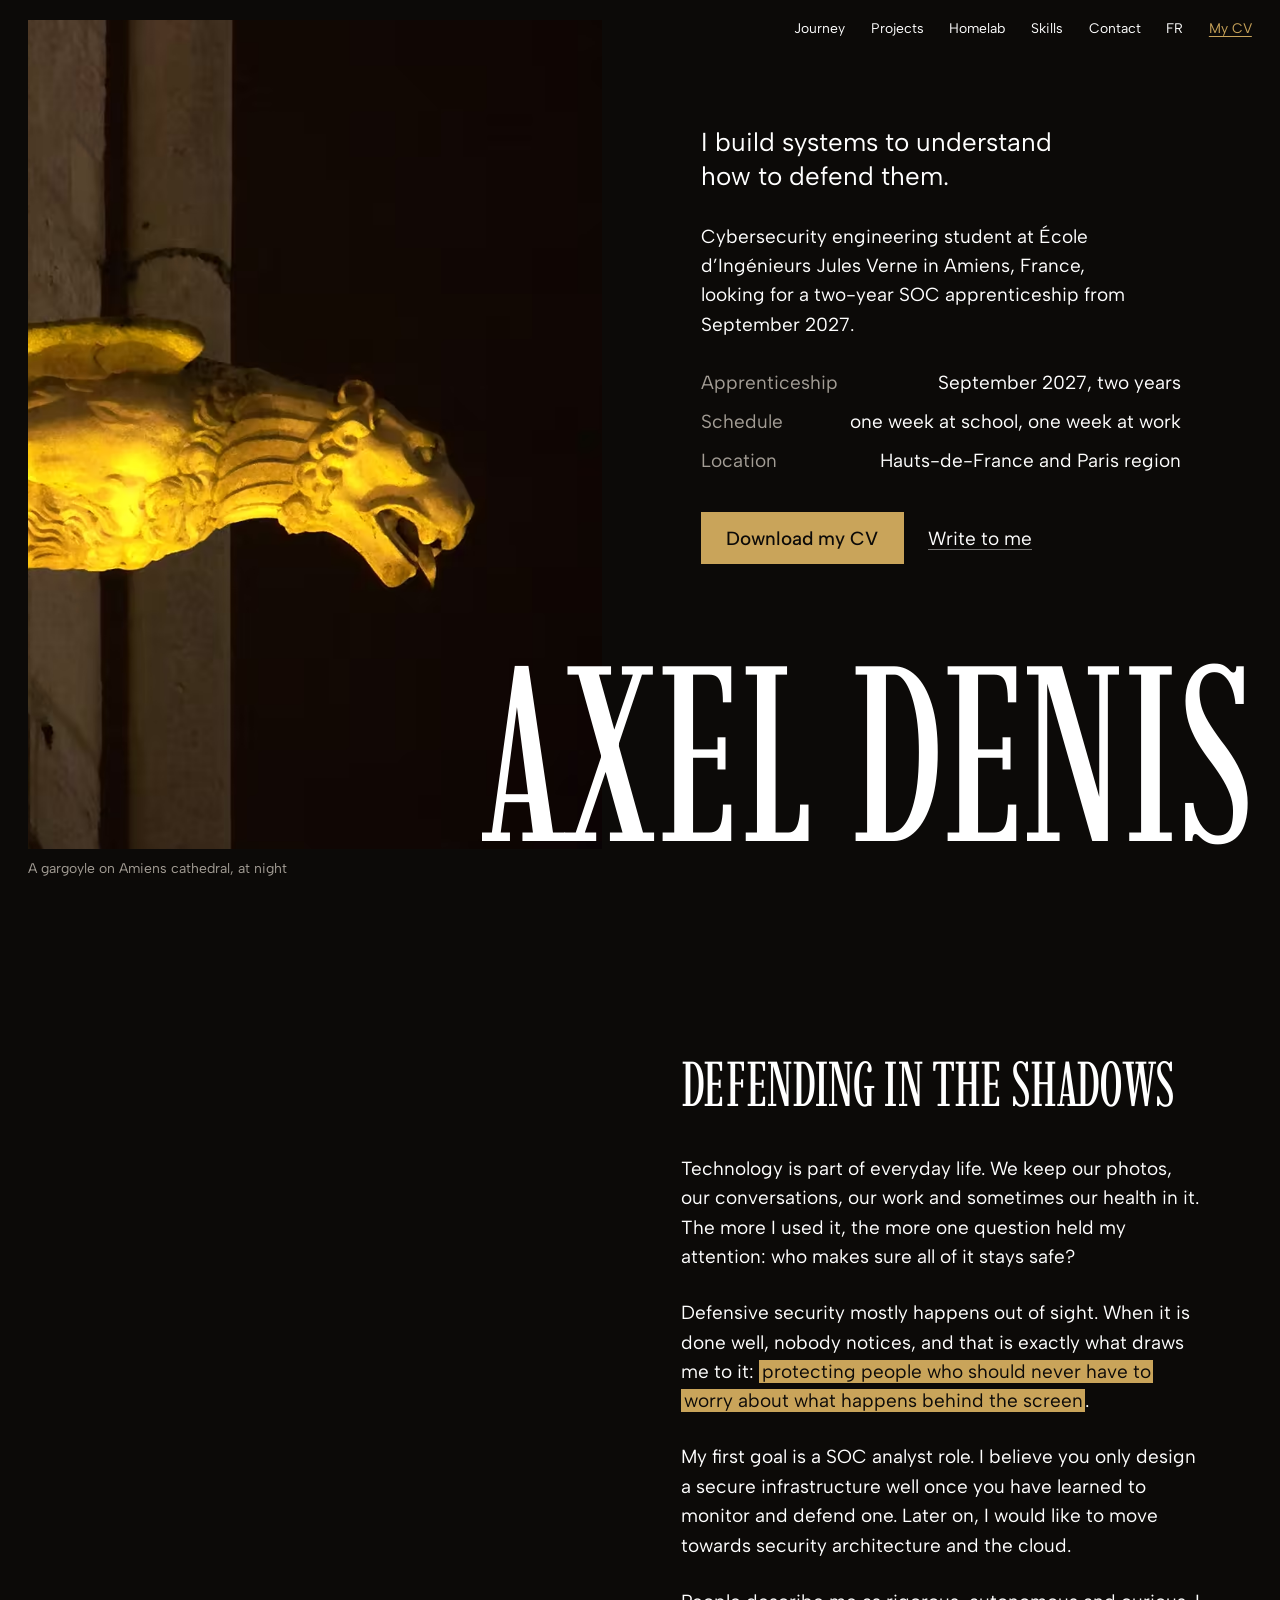
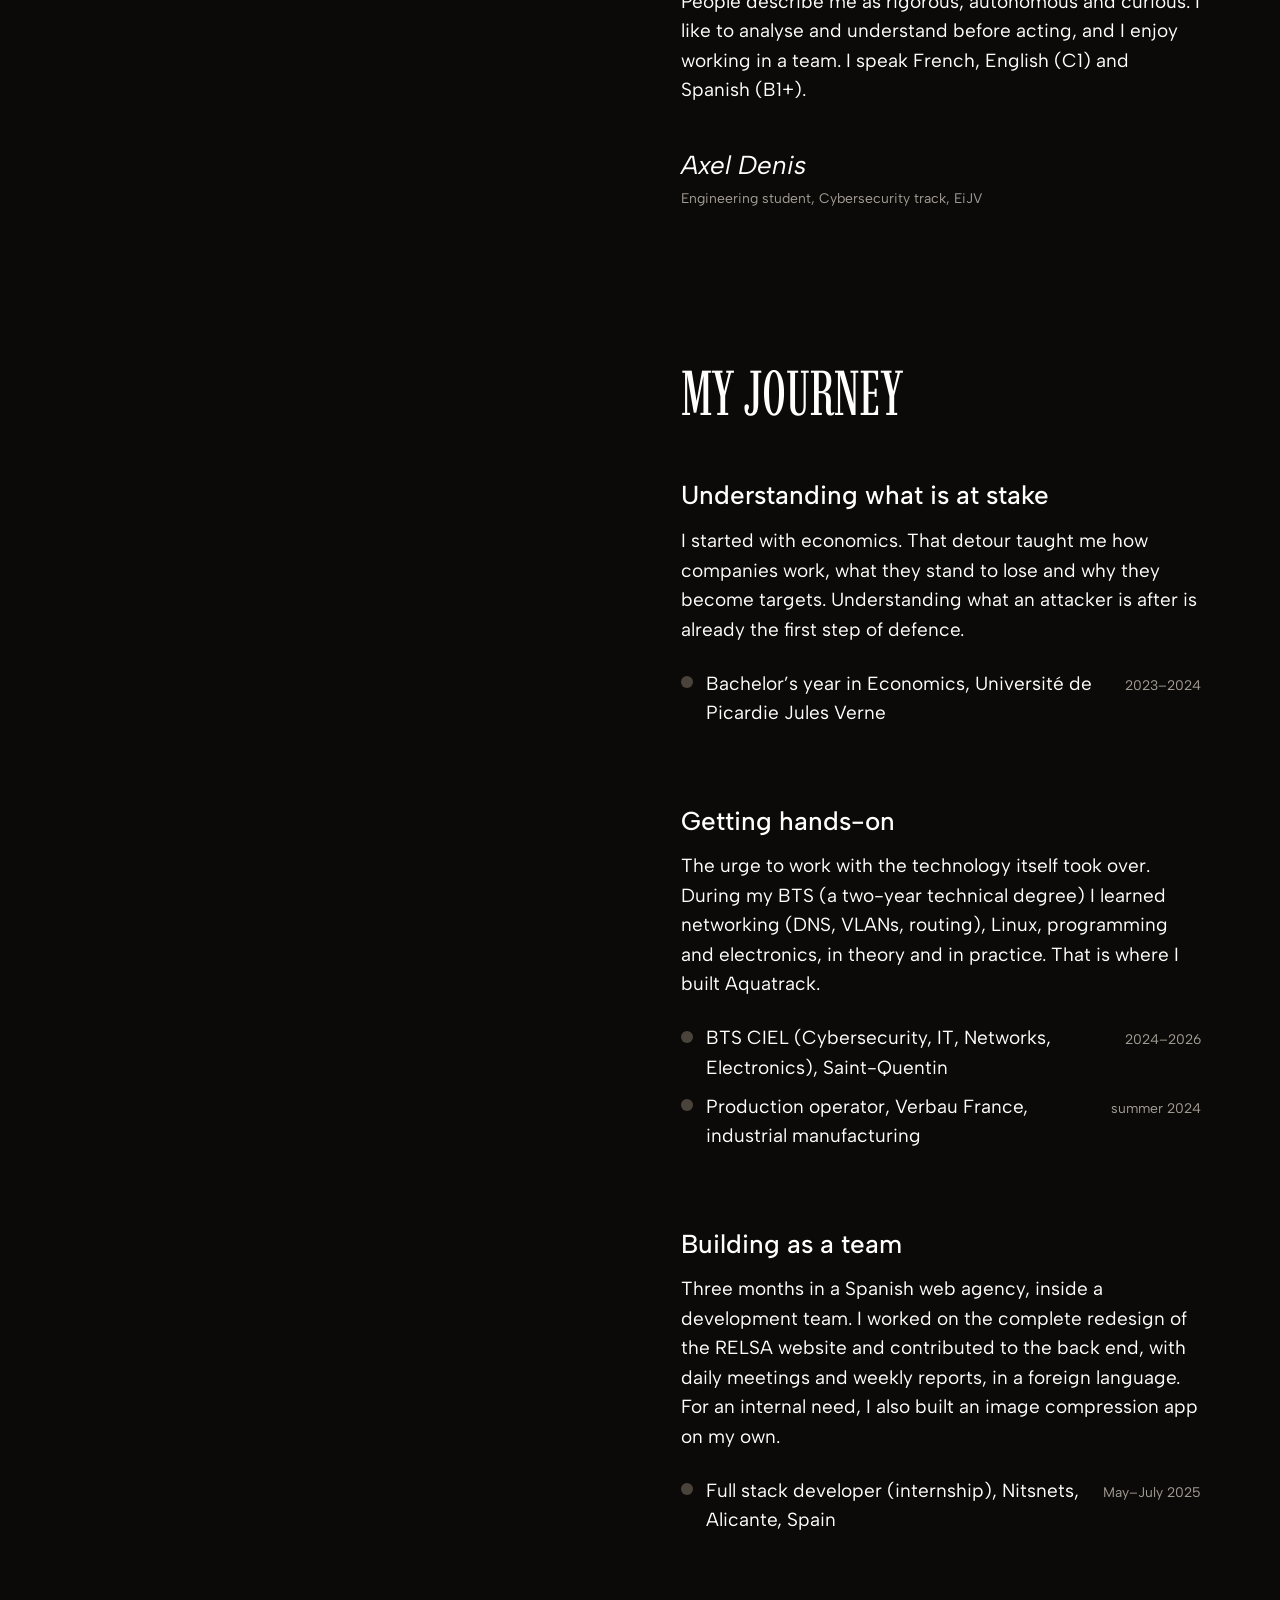
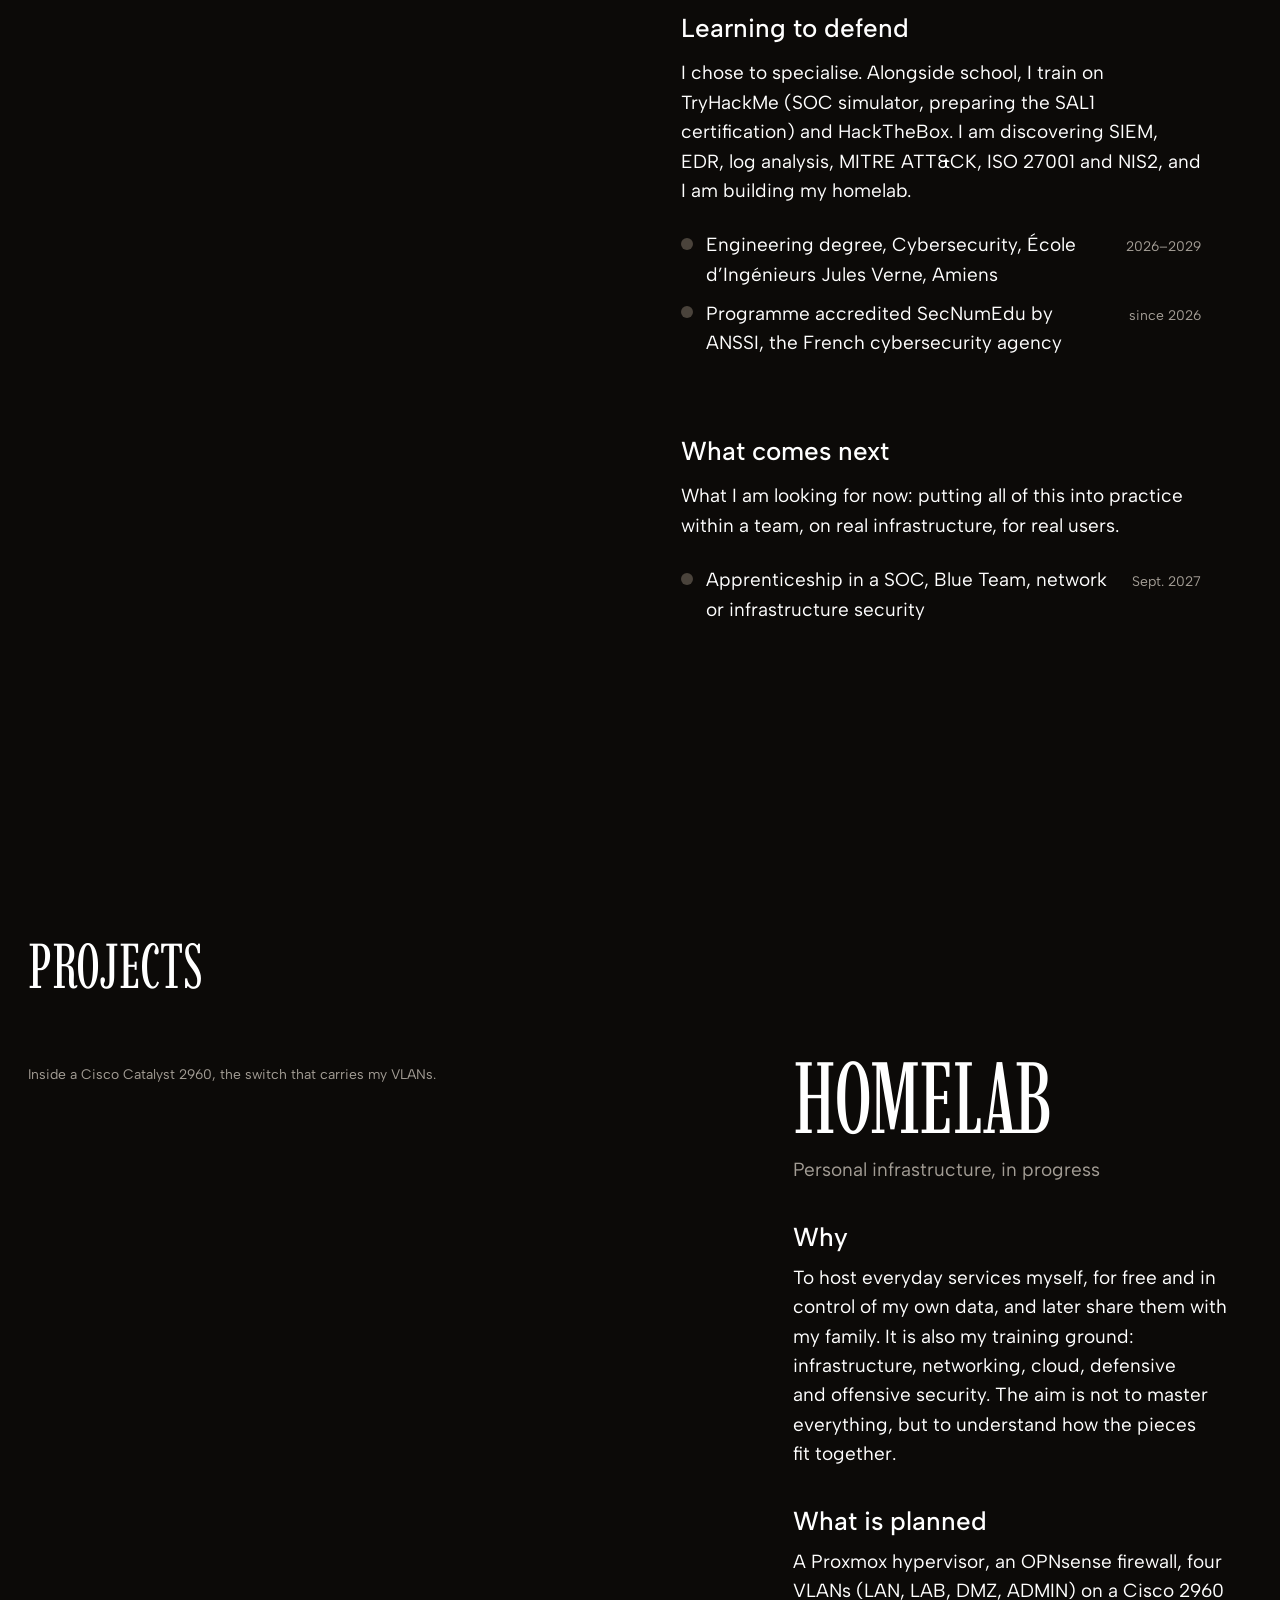
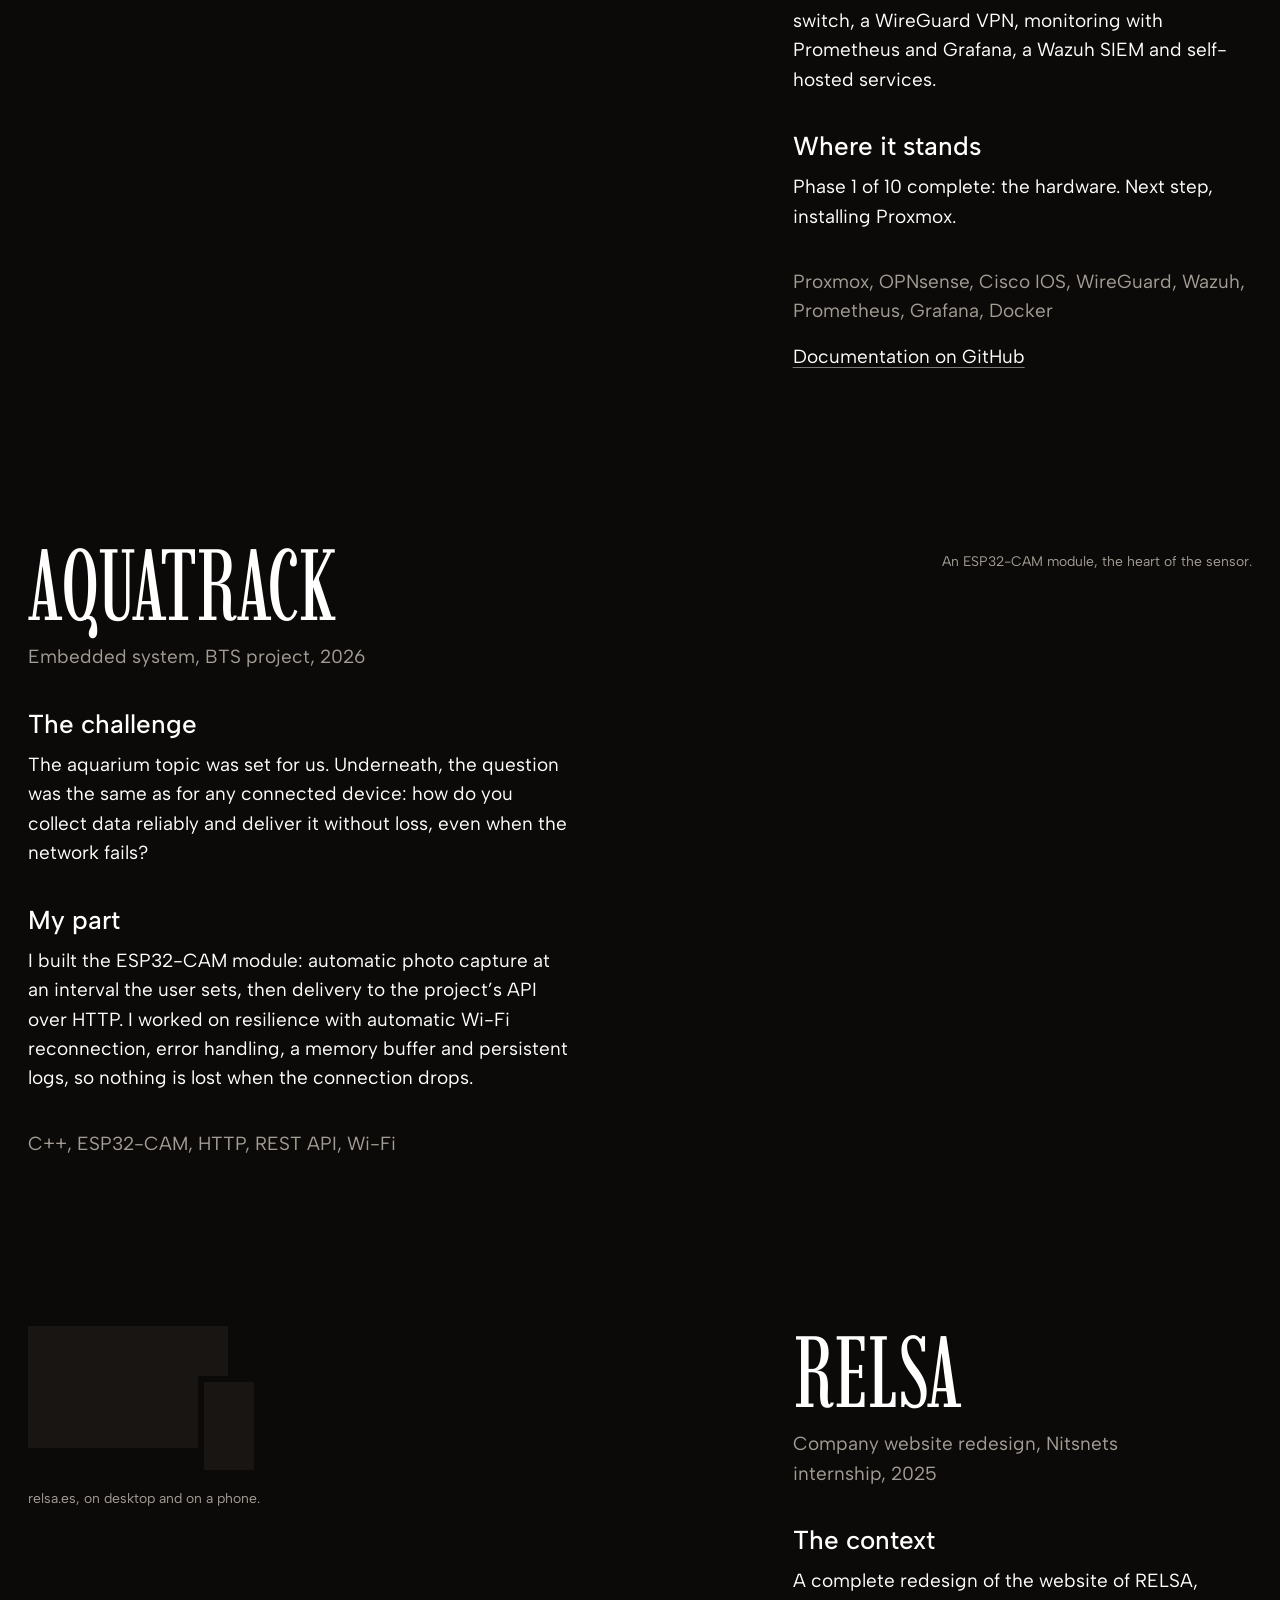
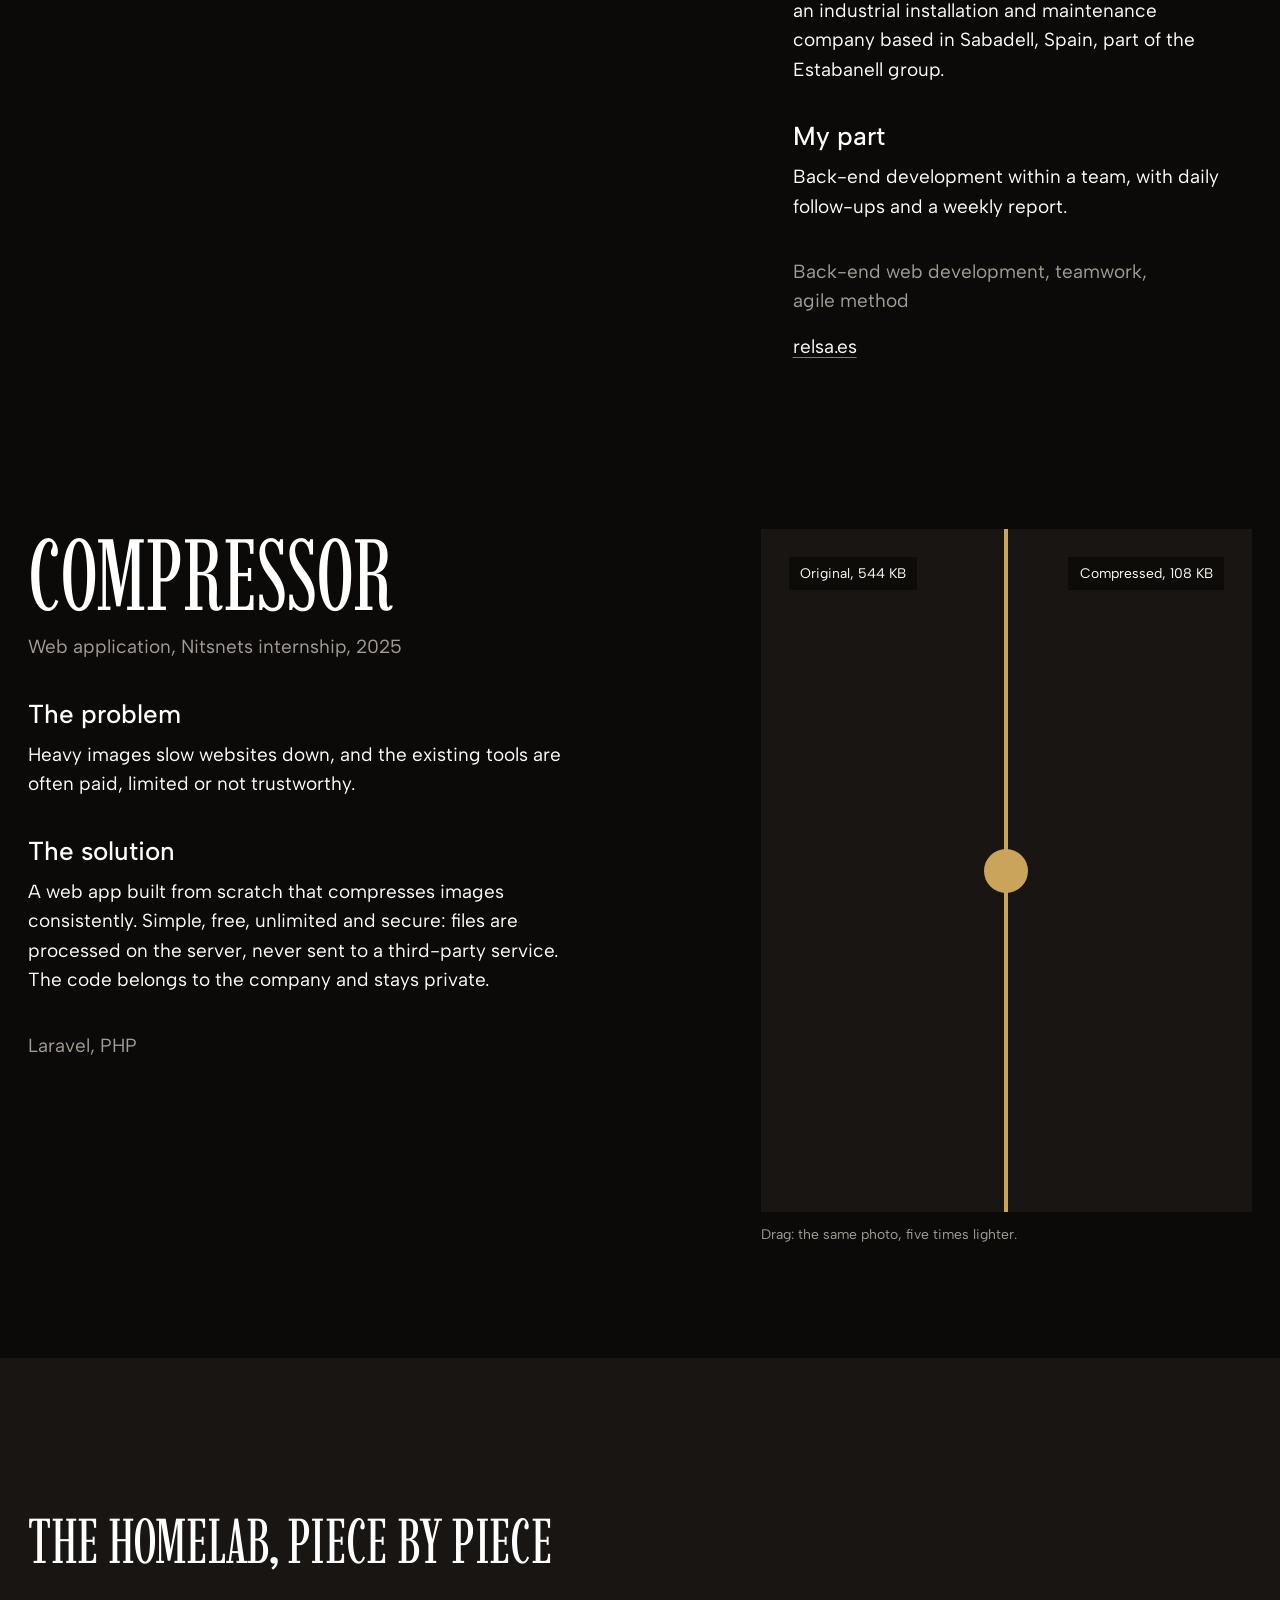
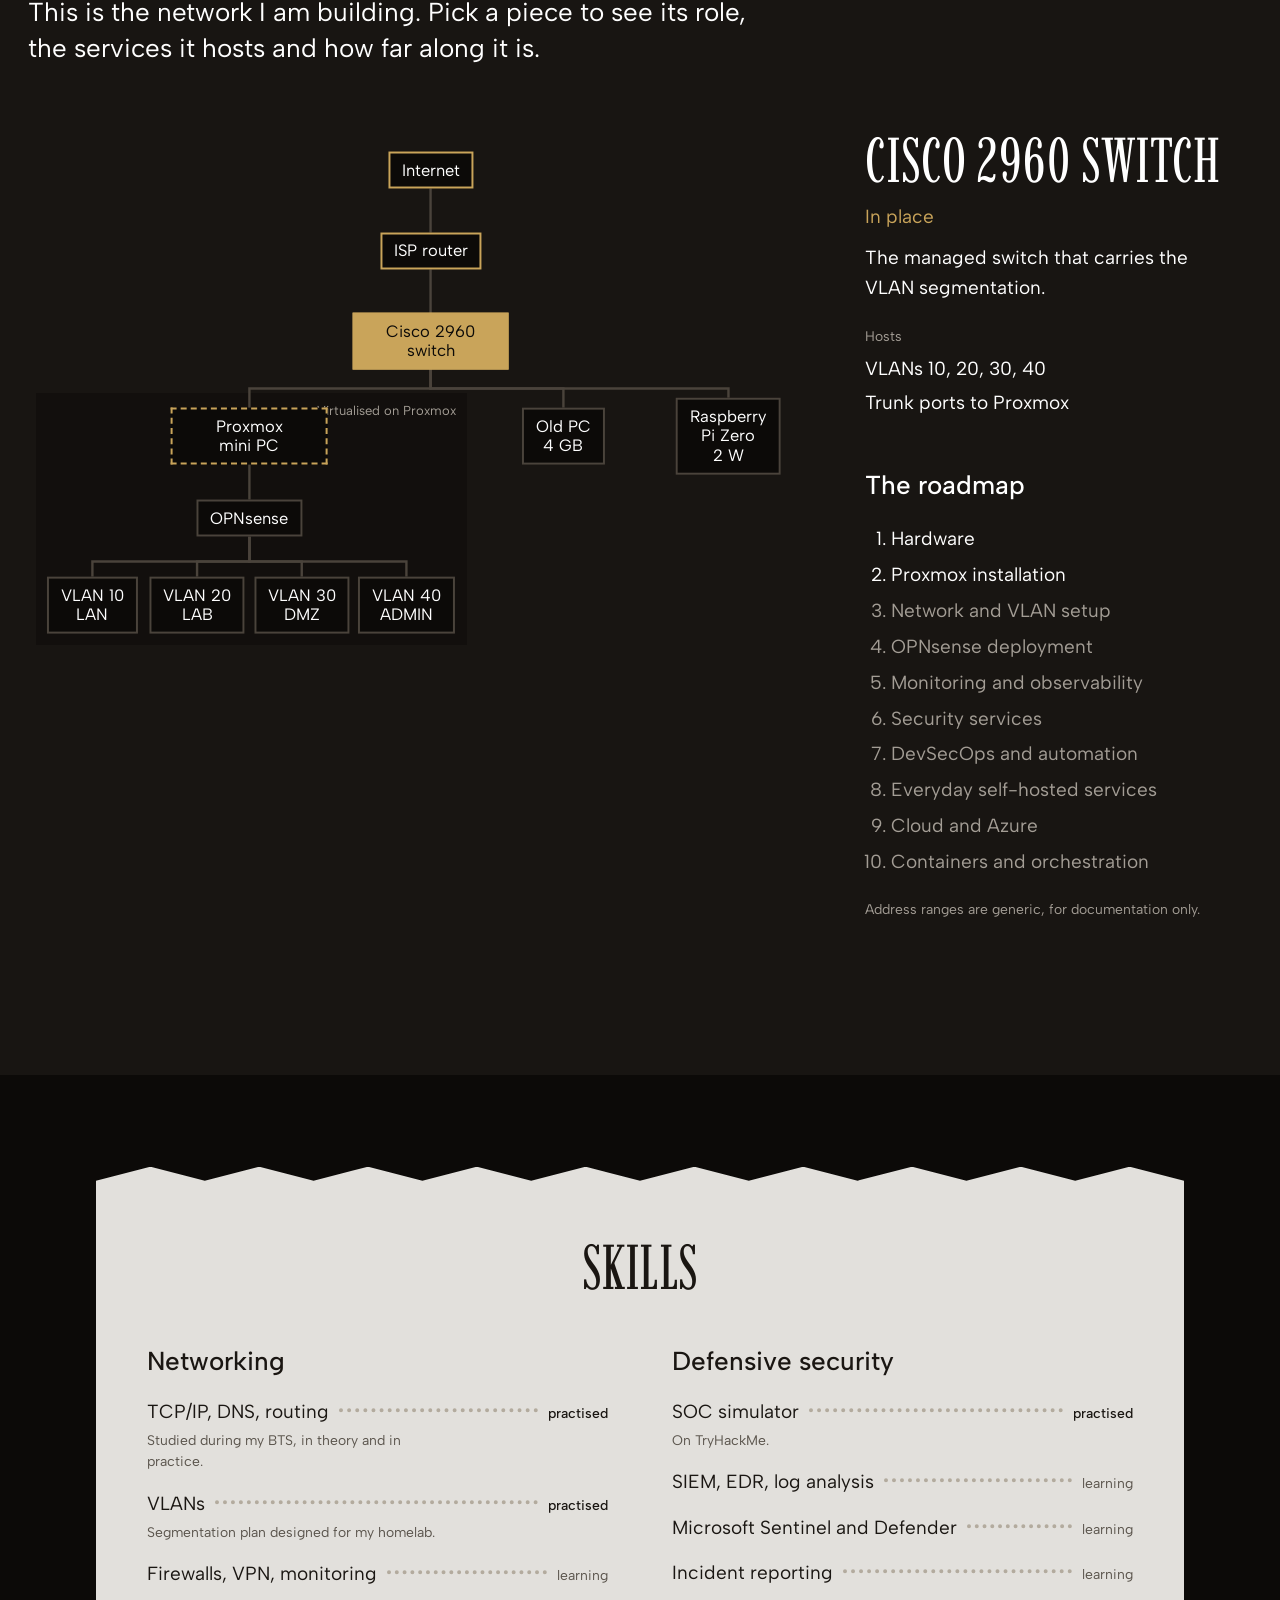
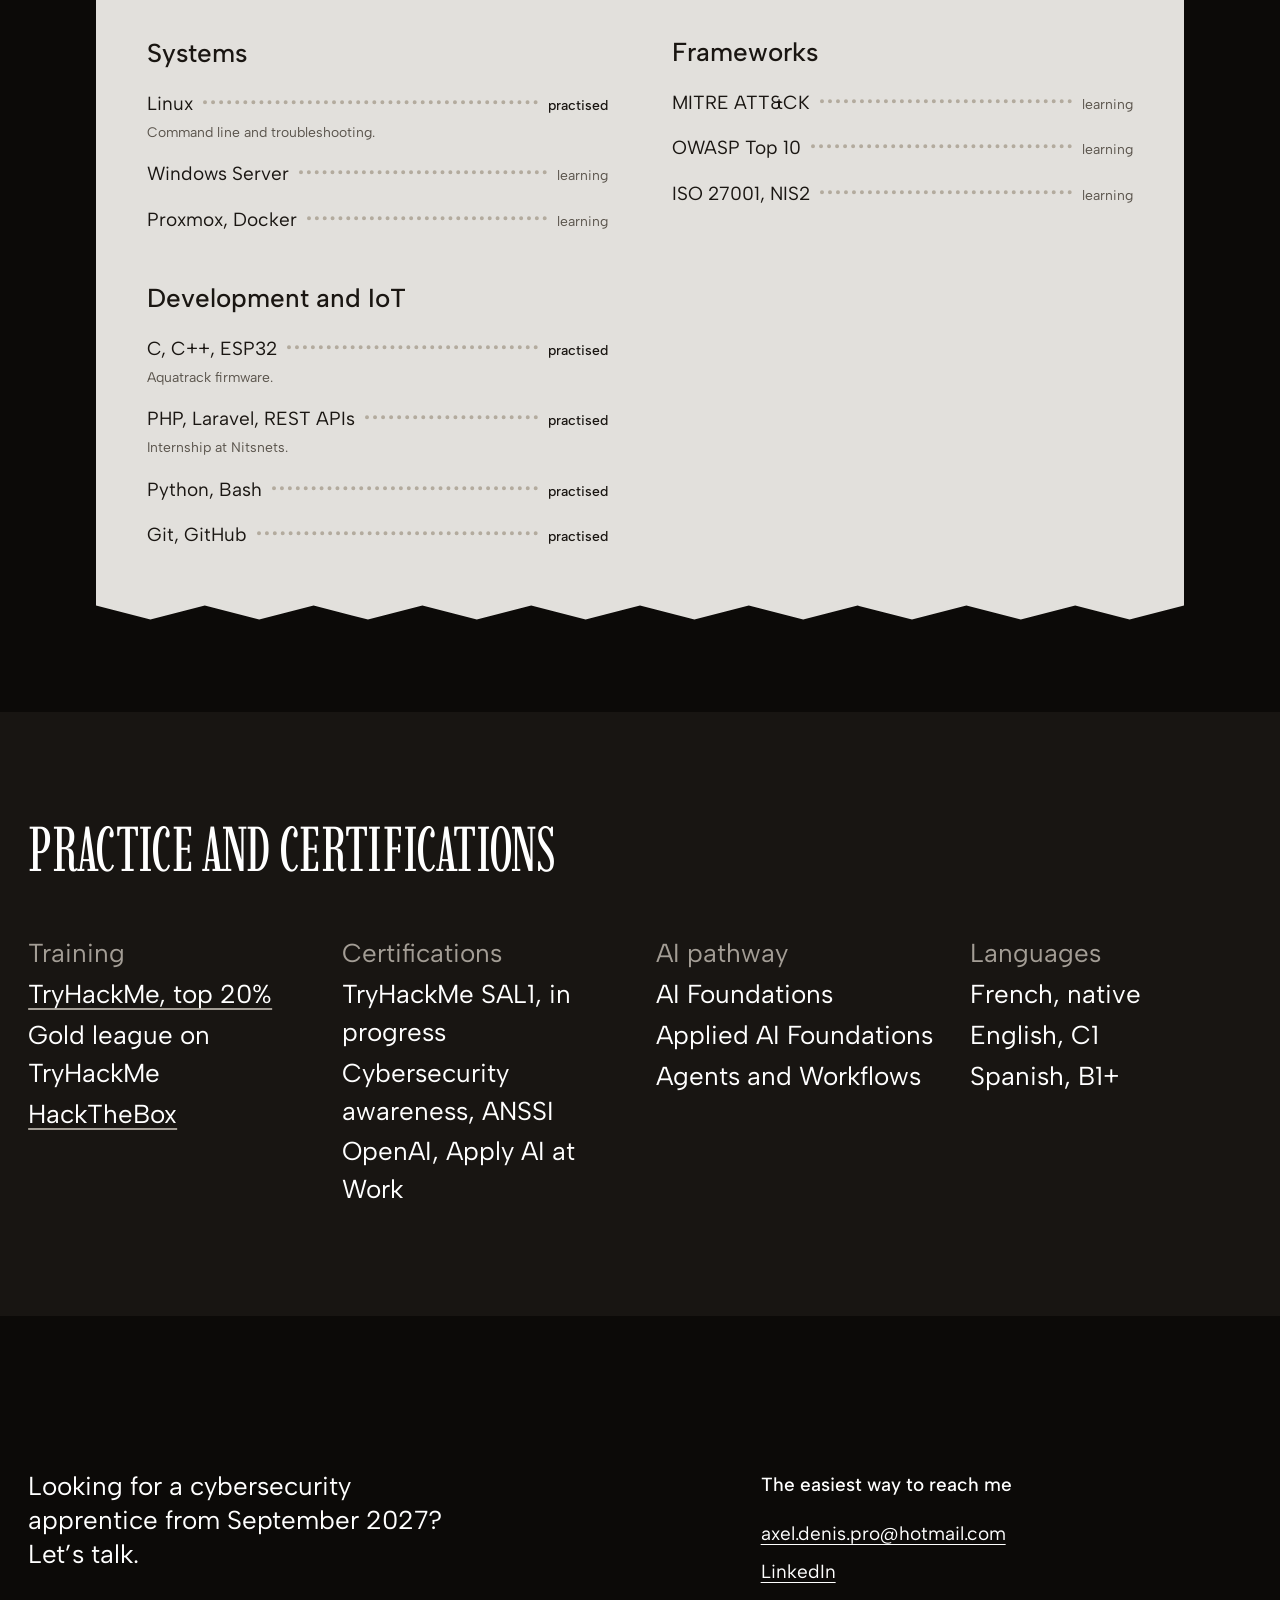
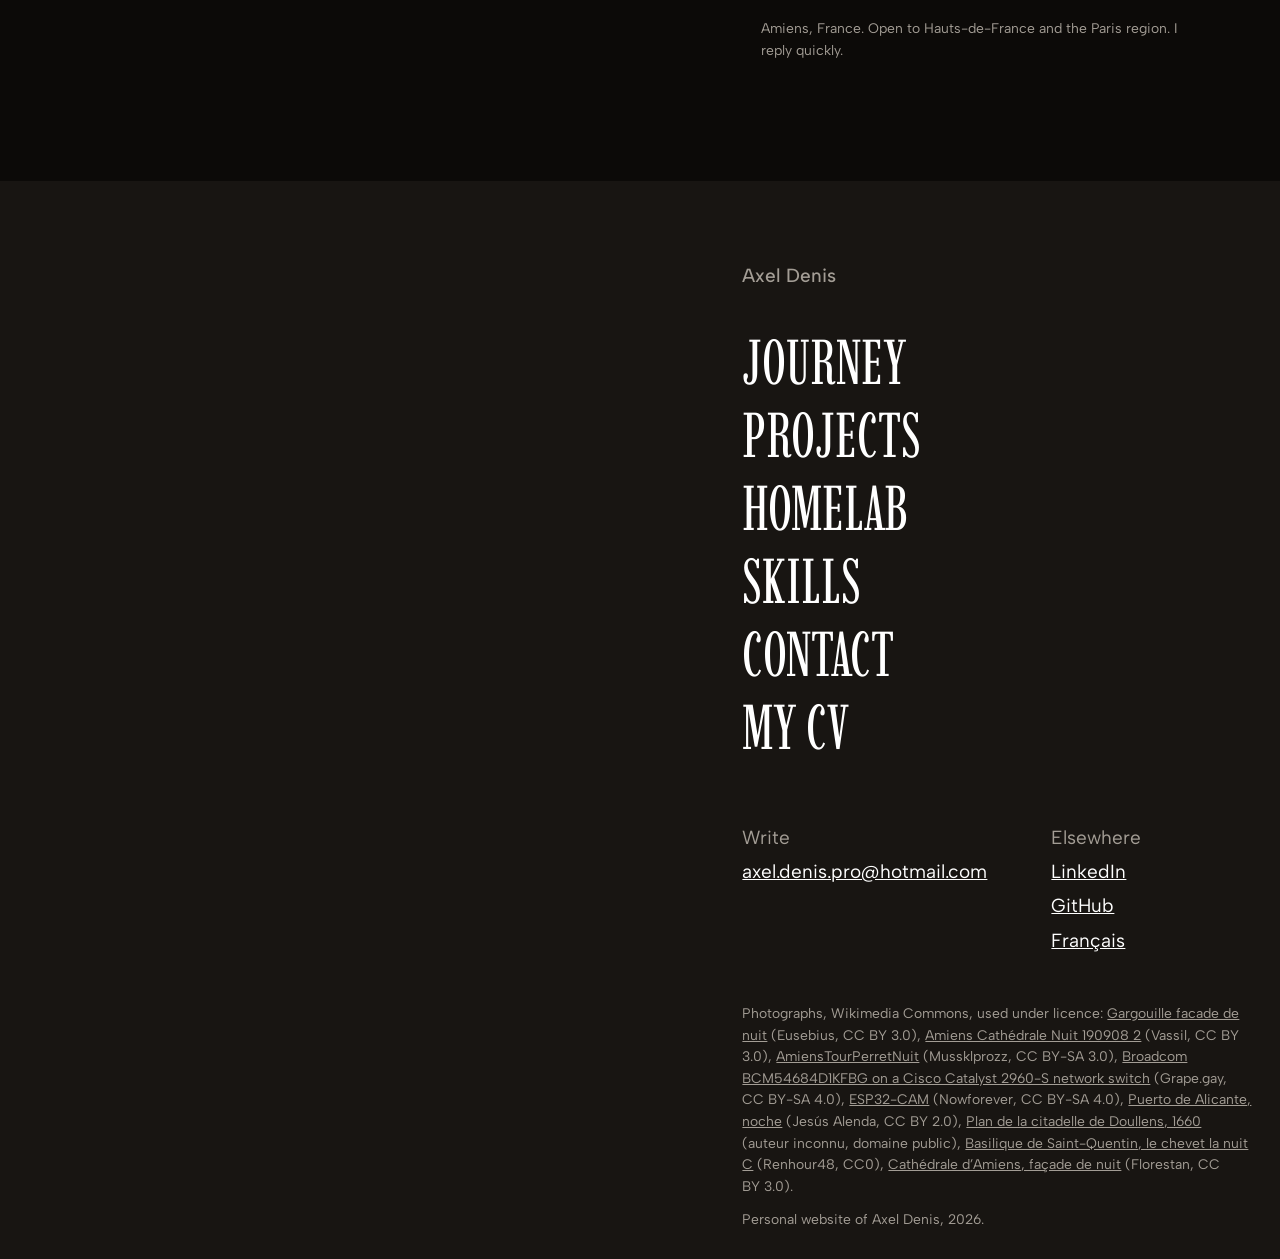
==== commit 05245079: "Lot technique : AVIF/WebP, polices locales, CSP, 404, sitemap Photos servies en AVIF puis WebP avec " ====
--- a/en/index.html
+++ b/en/index.html
@@ -6,6 +6,8 @@
 <title>Axel Denis, cybersecurity engineering student</title>
 <meta name="description" content="Cybersecurity engineering student at EiJV (Amiens, France), looking for a two-year SOC, network or infrastructure security apprenticeship from September 2027.">
 <meta name="theme-color" content="#0c0a08">
+<meta http-equiv="Content-Security-Policy" content="default-src 'self'; script-src 'self' 'sha256-Du+OJKJSbdUgz5nrHeWWINvez6XKDDU/tyj/5c2uvwo='; style-src 'self'; style-src-attr 'unsafe-inline'; img-src 'self' data:; font-src 'self'; object-src 'none'; base-uri 'self'; form-action 'none'">
+<meta name="referrer" content="strict-origin-when-cross-origin">
 <link rel="canonical" href="https://axeldenis.me/en/">
 <link rel="alternate" hreflang="en" href="https://axeldenis.me/en/">
 <link rel="alternate" hreflang="fr" href="https://axeldenis.me/">
@@ -15,13 +17,17 @@
 <meta property="og:description" content="Cybersecurity engineering student at EiJV (Amiens, France), looking for a two-year SOC, network or infrastructure security apprenticeship from September 2027.">
 <meta property="og:url" content="https://axeldenis.me/en/">
 <meta property="og:locale" content="en_GB">
-<meta property="og:image" content="https://axeldenis.me/assets/gargouille.jpg">
+<meta property="og:image" content="https://axeldenis.me/assets/share-en.jpg">
+<meta property="og:image:width" content="1200">
+<meta property="og:image:height" content="630">
+<meta name="twitter:card" content="summary_large_image">
 <link rel="icon" href="../assets/favicon.svg" type="image/svg+xml">
-<link rel="preconnect" href="https://fonts.googleapis.com">
-<link rel="preconnect" href="https://fonts.gstatic.com" crossorigin>
-<link href="https://fonts.googleapis.com/css2?family=Albert+Sans:ital,wght@0,400;0,500;1,400&family=Imbue:wght@400&display=swap" rel="stylesheet">
-<link rel="stylesheet" href="../styles.css?v=e5c9c73a">
+<link rel="apple-touch-icon" href="../assets/apple-touch-icon.png">
+<link rel="preload" href="../assets/fonts/albert-sans.woff2" as="font" type="font/woff2" crossorigin>
+<link rel="preload" href="../assets/fonts/imbue.woff2" as="font" type="font/woff2" crossorigin>
+<link rel="stylesheet" href="../styles.css?v=f3c27875">
 <script>document.documentElement.classList.add('js')</script>
+<script type="application/ld+json">{"@context":"https://schema.org","@type":"Person","name":"Axel Denis","url":"https://axeldenis.me/","jobTitle":"Engineering student, Cybersecurity track, EiJV","description":"Cybersecurity engineering student at EiJV (Amiens, France), looking for a two-year SOC, network or infrastructure security apprenticeship from September 2027.","email":"mailto:axel.denis.pro@hotmail.com","address":{"@type":"PostalAddress","addressLocality":"Amiens","addressCountry":"FR"},"alumniOf":"École d’Ingénieurs Jules Verne","knowsLanguage":["fr","en","es"],"sameAs":["https://www.linkedin.com/in/axel-denis-b68523292","https://github.com/Audrax42","https://tryhackme.com/p/axel802401"]}</script>
 </head>
 <body>
 <a class="skip" href="#main">Skip to content</a>
@@ -42,17 +48,17 @@
 <div class="split" id="top">
   <div class="stage" aria-hidden="false">
     <div class="stage__inner"><figure class="stage__frame is-active" data-scene="gargouille" data-caption="A gargoyle on Amiens cathedral, at night">
-        <img src="../assets/gargouille.jpg" width="1600" height="1163" alt="A gargoyle on Amiens cathedral, at night" style="object-position:64% 50%" decoding="async">
+        <picture><source srcset="../assets/gargouille.avif" type="image/avif"><source srcset="../assets/gargouille.webp" type="image/webp"><img src="../assets/gargouille.jpg" width="1600" height="1163" alt="A gargoyle on Amiens cathedral, at night" style="object-position:64% 50%" fetchpriority="high" decoding="async"></picture>
       </figure><figure class="stage__frame" data-scene="portail" data-caption="The portal of Amiens cathedral, at night">
-        <img src="../assets/cathedrale-portail.jpg" width="1200" height="1668" alt="The portal of Amiens cathedral, at night" style="object-position:50% 40%" loading="lazy" decoding="async">
+        <picture><source srcset="../assets/cathedrale-portail.avif" type="image/avif"><source srcset="../assets/cathedrale-portail.webp" type="image/webp"><img src="../assets/cathedrale-portail.jpg" width="1200" height="1668" alt="The portal of Amiens cathedral, at night" style="object-position:50% 40%" loading="lazy" decoding="async"></picture>
       </figure><figure class="stage__frame" data-scene="tour" data-caption="The Perret tower in Amiens, at night">
-        <img src="../assets/tour-perret-nuit.jpg" width="1200" height="1775" alt="The Perret tower in Amiens, at night" style="object-position:50% 35%" loading="lazy" decoding="async">
+        <picture><source srcset="../assets/tour-perret-nuit.avif" type="image/avif"><source srcset="../assets/tour-perret-nuit.webp" type="image/webp"><img src="../assets/tour-perret-nuit.jpg" width="1200" height="1775" alt="The Perret tower in Amiens, at night" style="object-position:50% 35%" loading="lazy" decoding="async"></picture>
       </figure><figure class="stage__frame" data-scene="veille" data-caption="Saint-Quentin at night, seen from the basilica gallery">
-        <img src="../assets/saint-quentin-nuit.jpg" width="1600" height="1067" alt="Saint-Quentin at night, seen from the basilica gallery" style="object-position:38% 50%" loading="lazy" decoding="async">
+        <picture><source srcset="../assets/saint-quentin-nuit.avif" type="image/avif"><source srcset="../assets/saint-quentin-nuit.webp" type="image/webp"><img src="../assets/saint-quentin-nuit.jpg" width="1600" height="1067" alt="Saint-Quentin at night, seen from the basilica gallery" style="object-position:38% 50%" loading="lazy" decoding="async"></picture>
       </figure><figure class="stage__frame" data-scene="citadelle" data-caption="Plan of the Doullens citadel, 1660: defence in layers">
-        <img src="../assets/citadelle-doullens-1660.jpg" width="1400" height="1547" alt="Plan of the Doullens citadel, 1660: defence in layers" style="object-position:50% 45%" loading="lazy" decoding="async">
+        <picture><source srcset="../assets/citadelle-doullens-1660.avif" type="image/avif"><source srcset="../assets/citadelle-doullens-1660.webp" type="image/webp"><img src="../assets/citadelle-doullens-1660.jpg" width="1400" height="1547" alt="Plan of the Doullens citadel, 1660: defence in layers" style="object-position:50% 45%" loading="lazy" decoding="async"></picture>
       </figure><figure class="stage__frame" data-scene="alicante" data-caption="The port of Alicante and Santa Bárbara castle, at night">
-        <img src="../assets/alicante-nuit.jpg" width="1600" height="1060" alt="The port of Alicante and Santa Bárbara castle, at night" style="object-position:14% 50%" loading="lazy" decoding="async">
+        <picture><source srcset="../assets/alicante-nuit.avif" type="image/avif"><source srcset="../assets/alicante-nuit.webp" type="image/webp"><img src="../assets/alicante-nuit.jpg" width="1600" height="1060" alt="The port of Alicante and Santa Bárbara castle, at night" style="object-position:14% 50%" loading="lazy" decoding="async"></picture>
       </figure></div>
     <p class="stage__caption" aria-live="off">A gargoyle on Amiens cathedral, at night</p>
   </div>
@@ -82,22 +88,22 @@
     <section class="path" id="path" aria-labelledby="path-title">
       <h2 id="path-title" class="section-title">My journey</h2>
       <div class="chapter" data-scene-trigger="tour">
-          <figure class="chapter__photo"><img src="../assets/tour-perret-nuit.jpg" width="1200" height="1775" alt="The Perret tower in Amiens, at night" style="object-position:50% 35%" loading="lazy" decoding="async"></figure>
+          <figure class="chapter__photo"><picture><source srcset="../assets/tour-perret-nuit.avif" type="image/avif"><source srcset="../assets/tour-perret-nuit.webp" type="image/webp"><img src="../assets/tour-perret-nuit.jpg" width="1200" height="1775" alt="The Perret tower in Amiens, at night" style="object-position:50% 35%" loading="lazy" decoding="async"></picture></figure>
           <h3 class="chapter__title">Understanding what is at stake</h3>
           <p class="chapter__text">I started with economics. That detour taught me how companies work, what they stand to lose and why they become targets. Understanding what an attacker is after is already the first step of defence.</p>
           <ul class="rows"><li><span class="rows__name">Bachelor’s year in Economics, Université de Picardie Jules Verne</span><span class="rows__value">2023–2024</span></li></ul>
         </div><div class="chapter" data-scene-trigger="veille">
-          <figure class="chapter__photo"><img src="../assets/saint-quentin-nuit.jpg" width="1600" height="1067" alt="Saint-Quentin at night, seen from the basilica gallery" style="object-position:38% 50%" loading="lazy" decoding="async"></figure>
+          <figure class="chapter__photo"><picture><source srcset="../assets/saint-quentin-nuit.avif" type="image/avif"><source srcset="../assets/saint-quentin-nuit.webp" type="image/webp"><img src="../assets/saint-quentin-nuit.jpg" width="1600" height="1067" alt="Saint-Quentin at night, seen from the basilica gallery" style="object-position:38% 50%" loading="lazy" decoding="async"></picture></figure>
           <h3 class="chapter__title">Getting hands-on</h3>
           <p class="chapter__text">The urge to work with the technology itself took over. During my BTS (a two-year technical degree) I learned networking (DNS, VLANs, routing), Linux, programming and electronics, in theory and in practice. That is where I built Aquatrack.</p>
           <ul class="rows"><li><span class="rows__name">BTS CIEL (Cybersecurity, IT, Networks, Electronics), Saint-Quentin</span><span class="rows__value">2024–2026</span></li><li><span class="rows__name">Production operator, Verbau France, industrial manufacturing</span><span class="rows__value">summer 2024</span></li></ul>
         </div><div class="chapter" data-scene-trigger="alicante">
-          <figure class="chapter__photo"><img src="../assets/alicante-nuit.jpg" width="1600" height="1060" alt="The port of Alicante and Santa Bárbara castle, at night" style="object-position:14% 50%" loading="lazy" decoding="async"></figure>
+          <figure class="chapter__photo"><picture><source srcset="../assets/alicante-nuit.avif" type="image/avif"><source srcset="../assets/alicante-nuit.webp" type="image/webp"><img src="../assets/alicante-nuit.jpg" width="1600" height="1060" alt="The port of Alicante and Santa Bárbara castle, at night" style="object-position:14% 50%" loading="lazy" decoding="async"></picture></figure>
           <h3 class="chapter__title">Building as a team</h3>
           <p class="chapter__text">Three months in a Spanish web agency, inside a development team. I worked on the complete redesign of the RELSA website and contributed to the back end, with daily meetings and weekly reports, in a foreign language. For an internal need, I also built an image compression app on my own.</p>
           <ul class="rows"><li><span class="rows__name">Full stack developer (internship), Nitsnets, Alicante, Spain</span><span class="rows__value">May–July 2025</span></li></ul>
         </div><div class="chapter" data-scene-trigger="citadelle">
-          <figure class="chapter__photo"><img src="../assets/citadelle-doullens-1660.jpg" width="1400" height="1547" alt="Plan of the Doullens citadel, 1660: defence in layers" style="object-position:50% 45%" loading="lazy" decoding="async"></figure>
+          <figure class="chapter__photo"><picture><source srcset="../assets/citadelle-doullens-1660.avif" type="image/avif"><source srcset="../assets/citadelle-doullens-1660.webp" type="image/webp"><img src="../assets/citadelle-doullens-1660.jpg" width="1400" height="1547" alt="Plan of the Doullens citadel, 1660: defence in layers" style="object-position:50% 45%" loading="lazy" decoding="async"></picture></figure>
           <h3 class="chapter__title">Learning to defend</h3>
           <p class="chapter__text">I chose to specialise. Alongside school, I train on TryHackMe (SOC simulator, preparing the SAL1 certification) and HackTheBox. I am discovering SIEM, EDR, log analysis, MITRE ATT&amp;CK, ISO 27001 and NIS2, and I am building my homelab.</p>
           <ul class="rows"><li><span class="rows__name">Engineering degree, Cybersecurity, École d’Ingénieurs Jules Verne, Amiens</span><span class="rows__value">2026–2029</span></li><li><span class="rows__name">Programme accredited SecNumEdu by ANSSI, the French cybersecurity agency</span><span class="rows__value">since 2026</span></li></ul>
@@ -114,7 +120,7 @@
 <section class="work" id="work" aria-labelledby="work-title">
   <h2 id="work-title" class="section-title work__title">Projects</h2>
   <article class="project project--photo" id="project-homelab" aria-labelledby="t-homelab">
-        <div class="project__media"><figure class="shot"><img src="../assets/cisco-2960.jpg" width="1600" height="1200" alt="Circuit board of a Cisco Catalyst 2960 switch, close-up of its Broadcom chips" loading="lazy" decoding="async"><figcaption>Inside a Cisco Catalyst 2960, the switch that carries my VLANs.</figcaption></figure></div>
+        <div class="project__media"><figure class="shot"><picture><source srcset="../assets/cisco-2960.avif" type="image/avif"><source srcset="../assets/cisco-2960.webp" type="image/webp"><img src="../assets/cisco-2960.jpg" width="1600" height="1200" alt="Circuit board of a Cisco Catalyst 2960 switch, close-up of its Broadcom chips" loading="lazy" decoding="async"></picture><figcaption>Inside a Cisco Catalyst 2960, the switch that carries my VLANs.</figcaption></figure></div>
         <div class="project__text">
           <h3 class="project__title" id="t-homelab">Homelab</h3>
           <p class="project__discipline">Personal infrastructure, in progress</p>
@@ -123,7 +129,7 @@
           <a class="link" href="https://github.com/Audrax42/homelab" rel="noopener">Documentation on GitHub</a>
         </div>
       </article><article class="project project--photo project--tall" id="project-aquatrack" aria-labelledby="t-aquatrack">
-        <div class="project__media"><figure class="shot"><img src="../assets/esp32-cam.jpg" width="1000" height="1312" alt="An ESP32-CAM module seen from the front, with its camera and card reader" loading="lazy" decoding="async"><figcaption>An ESP32-CAM module, the heart of the sensor.</figcaption></figure></div>
+        <div class="project__media"><figure class="shot"><picture><source srcset="../assets/esp32-cam.avif" type="image/avif"><source srcset="../assets/esp32-cam.webp" type="image/webp"><img src="../assets/esp32-cam.jpg" width="1000" height="1312" alt="An ESP32-CAM module seen from the front, with its camera and card reader" loading="lazy" decoding="async"></picture><figcaption>An ESP32-CAM module, the heart of the sensor.</figcaption></figure></div>
         <div class="project__text">
           <h3 class="project__title" id="t-aquatrack">Aquatrack</h3>
           <p class="project__discipline">Embedded system, BTS project, 2026</p>
@@ -134,8 +140,8 @@
       </article><article class="project project--devices" id="project-relsa" aria-labelledby="t-relsa">
         <div class="project__media"><figure class="shot shot--devices">
       <div class="devices">
-        <img class="devices__desktop" src="../assets/relsa-desktop.jpg" width="1280" height="779" alt="The relsa.es home page on a desktop screen" loading="lazy" decoding="async">
-        <img class="devices__phone" src="../assets/relsa-mobile.jpg" width="560" height="969" alt="The relsa.es home page on a phone" loading="lazy" decoding="async">
+        <picture><source srcset="../assets/relsa-desktop.avif" type="image/avif"><source srcset="../assets/relsa-desktop.webp" type="image/webp"><img class="devices__desktop" src="../assets/relsa-desktop.jpg" width="1280" height="779" alt="The relsa.es home page on a desktop screen" loading="lazy" decoding="async"></picture>
+        <picture><source srcset="../assets/relsa-mobile.avif" type="image/avif"><source srcset="../assets/relsa-mobile.webp" type="image/webp"><img class="devices__phone" src="../assets/relsa-mobile.jpg" width="560" height="969" alt="The relsa.es home page on a phone" loading="lazy" decoding="async"></picture>
       </div>
       <figcaption>relsa.es, on desktop and on a phone.</figcaption>
     </figure></div>
@@ -298,7 +304,7 @@
 </main>
 
 <footer class="foot">
-  <figure class="foot__photo"><img src="../assets/cathedrale-facade.jpg" width="1600" height="1190" alt="The façade of Amiens cathedral, at night" style="object-position:50% 40%" loading="lazy" decoding="async"></figure>
+  <figure class="foot__photo"><picture><source srcset="../assets/cathedrale-facade.avif" type="image/avif"><source srcset="../assets/cathedrale-facade.webp" type="image/webp"><img src="../assets/cathedrale-facade.jpg" width="1600" height="1190" alt="The façade of Amiens cathedral, at night" style="object-position:50% 40%" loading="lazy" decoding="async"></picture></figure>
   <div class="foot__side">
     <p class="foot__mark">Axel Denis</p>
     <ul class="foot__menu">
--- a/styles.css
+++ b/styles.css
@@ -1,6 +1,11 @@
 /* Axel Denis, portfolio.
    Direction "split stage" (taste skill, seed 1309929159): warm black, gold, Imbue and Albert Sans.
    The left half holds the night watchers of Amiens; the right half tells the story. */
+
+/* Typefaces, served from this domain (SIL Open Font Licence). */
+@font-face { font-family: 'Albert Sans'; font-style: normal; font-weight: 400 500; font-display: swap; src: url('assets/fonts/albert-sans.woff2') format('woff2'); }
+@font-face { font-family: 'Albert Sans'; font-style: italic; font-weight: 400; font-display: swap; src: url('assets/fonts/albert-sans-italic.woff2') format('woff2'); }
+@font-face { font-family: 'Imbue'; font-style: normal; font-weight: 400; font-display: swap; src: url('assets/fonts/imbue.woff2') format('woff2'); }
 
 :root {
   --bg: #0c0a08;
@@ -44,6 +49,7 @@
 h1, h2, h3, h4, p, figure, ul, ol, dl, dd { margin: 0; }
 ul, ol { padding: 0; list-style: none; }
 img, svg { display: block; max-width: 100%; }
+picture { display: contents; }
 img { height: auto; background: var(--surface); }
 button { font: inherit; color: inherit; background: none; border: 0; padding: 0; cursor: pointer; }
 a { color: inherit; }
@@ -257,6 +263,10 @@
 .foot__label { color: var(--muted); }
 .foot__credits { margin-top: auto; padding-top: 3rem; font-size: var(--step-small); color: var(--muted); max-width: 70ch; }
 .foot__legal { margin-top: 0.75rem; font-size: var(--step-small); color: var(--muted); }
+
+/* ---------- not found ---------- */
+.lost { min-height: 100svh; display: flex; flex-direction: column; justify-content: center; gap: 1.5rem; padding: var(--margin); max-width: 44rem; }
+.lost p:last-child { display: flex; flex-wrap: wrap; align-items: center; gap: 1.5rem; margin-top: 1rem; }
 
 /* ---------- motion (content stays visible without JavaScript) ---------- */
 @media (prefers-reduced-motion: no-preference) {
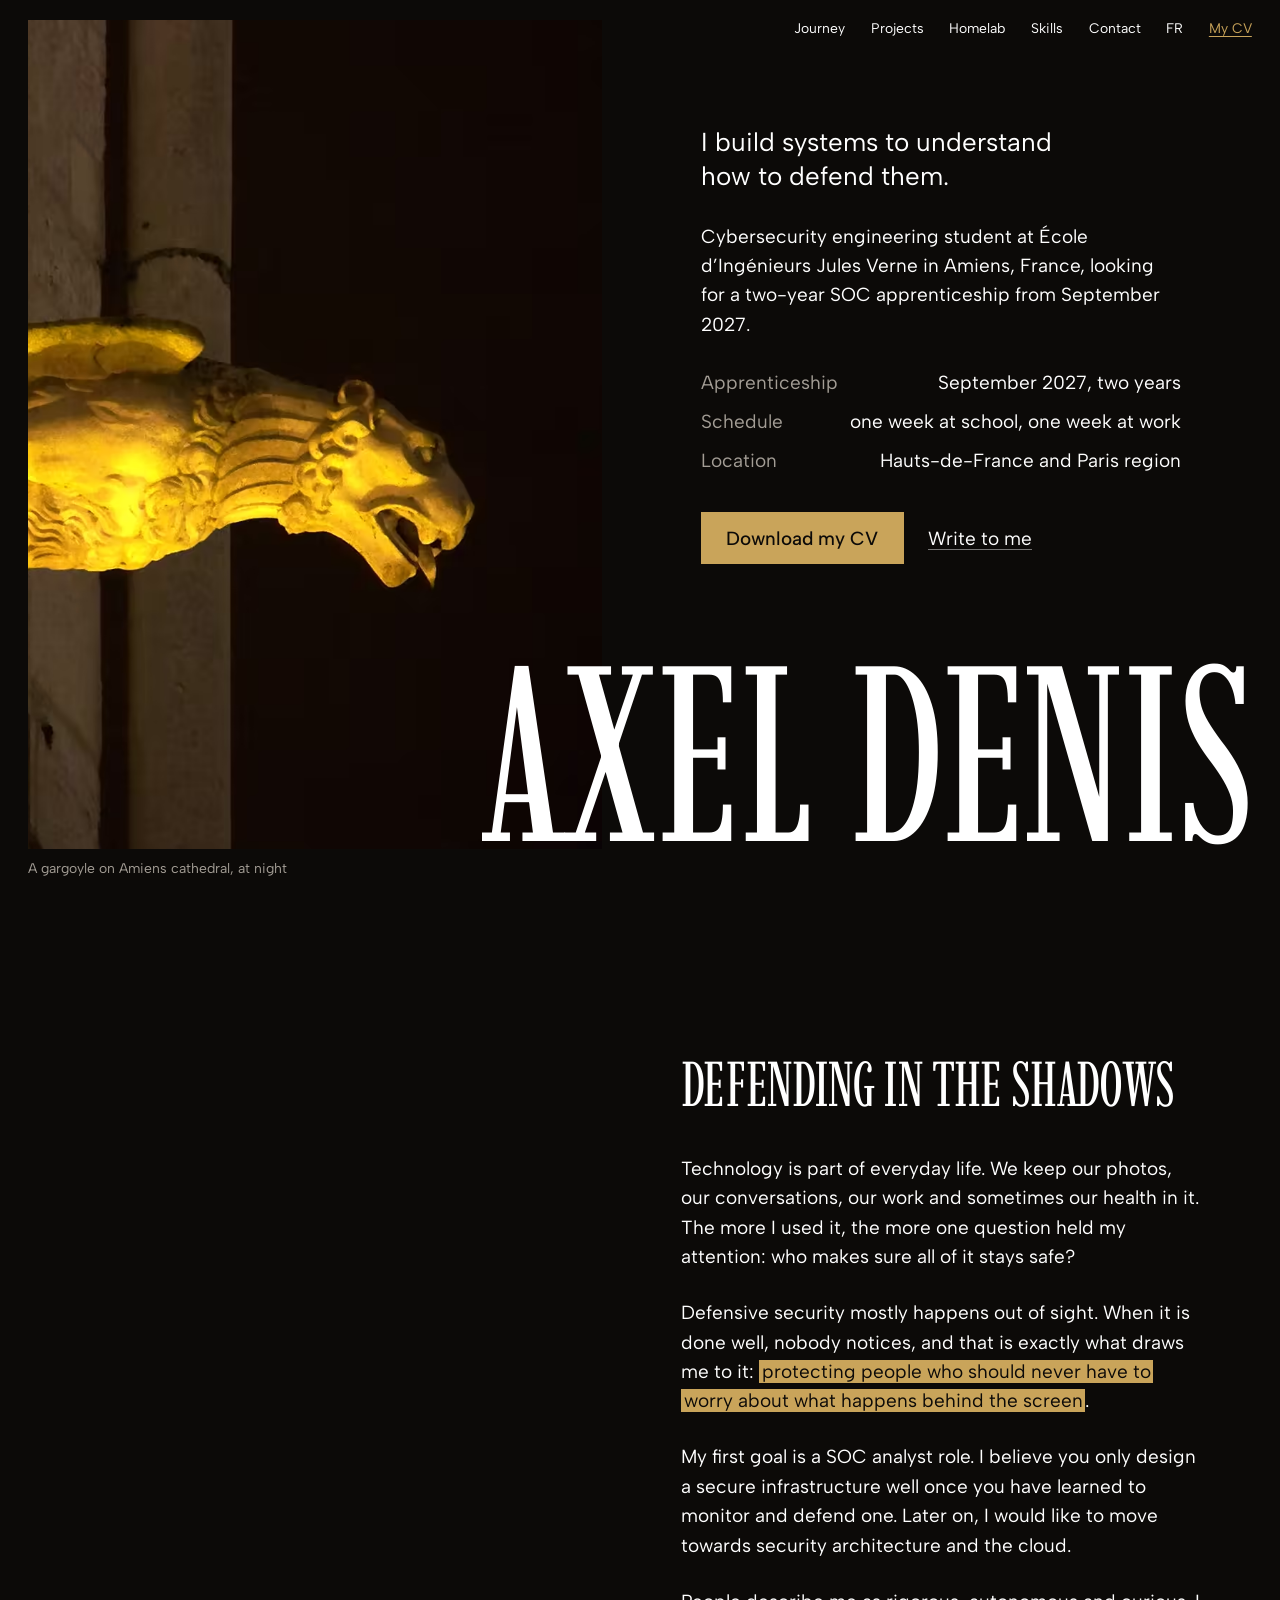
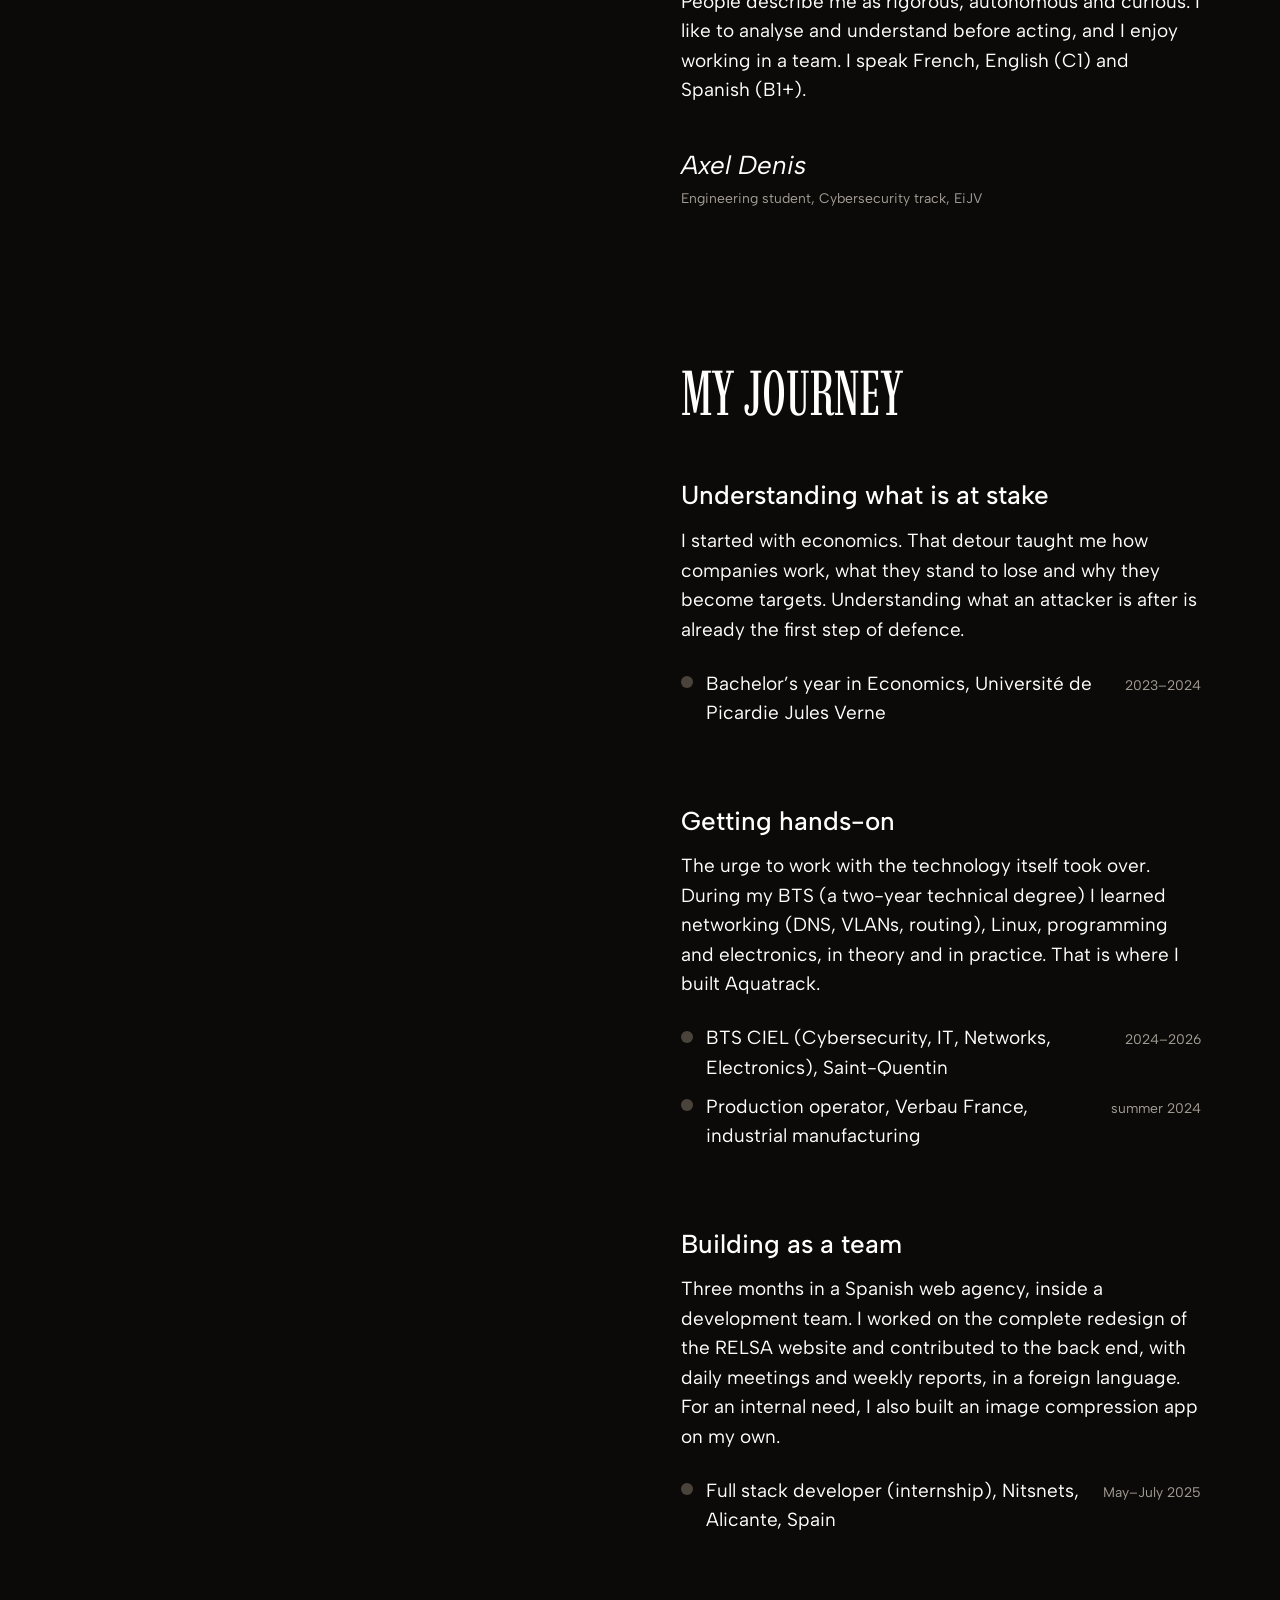
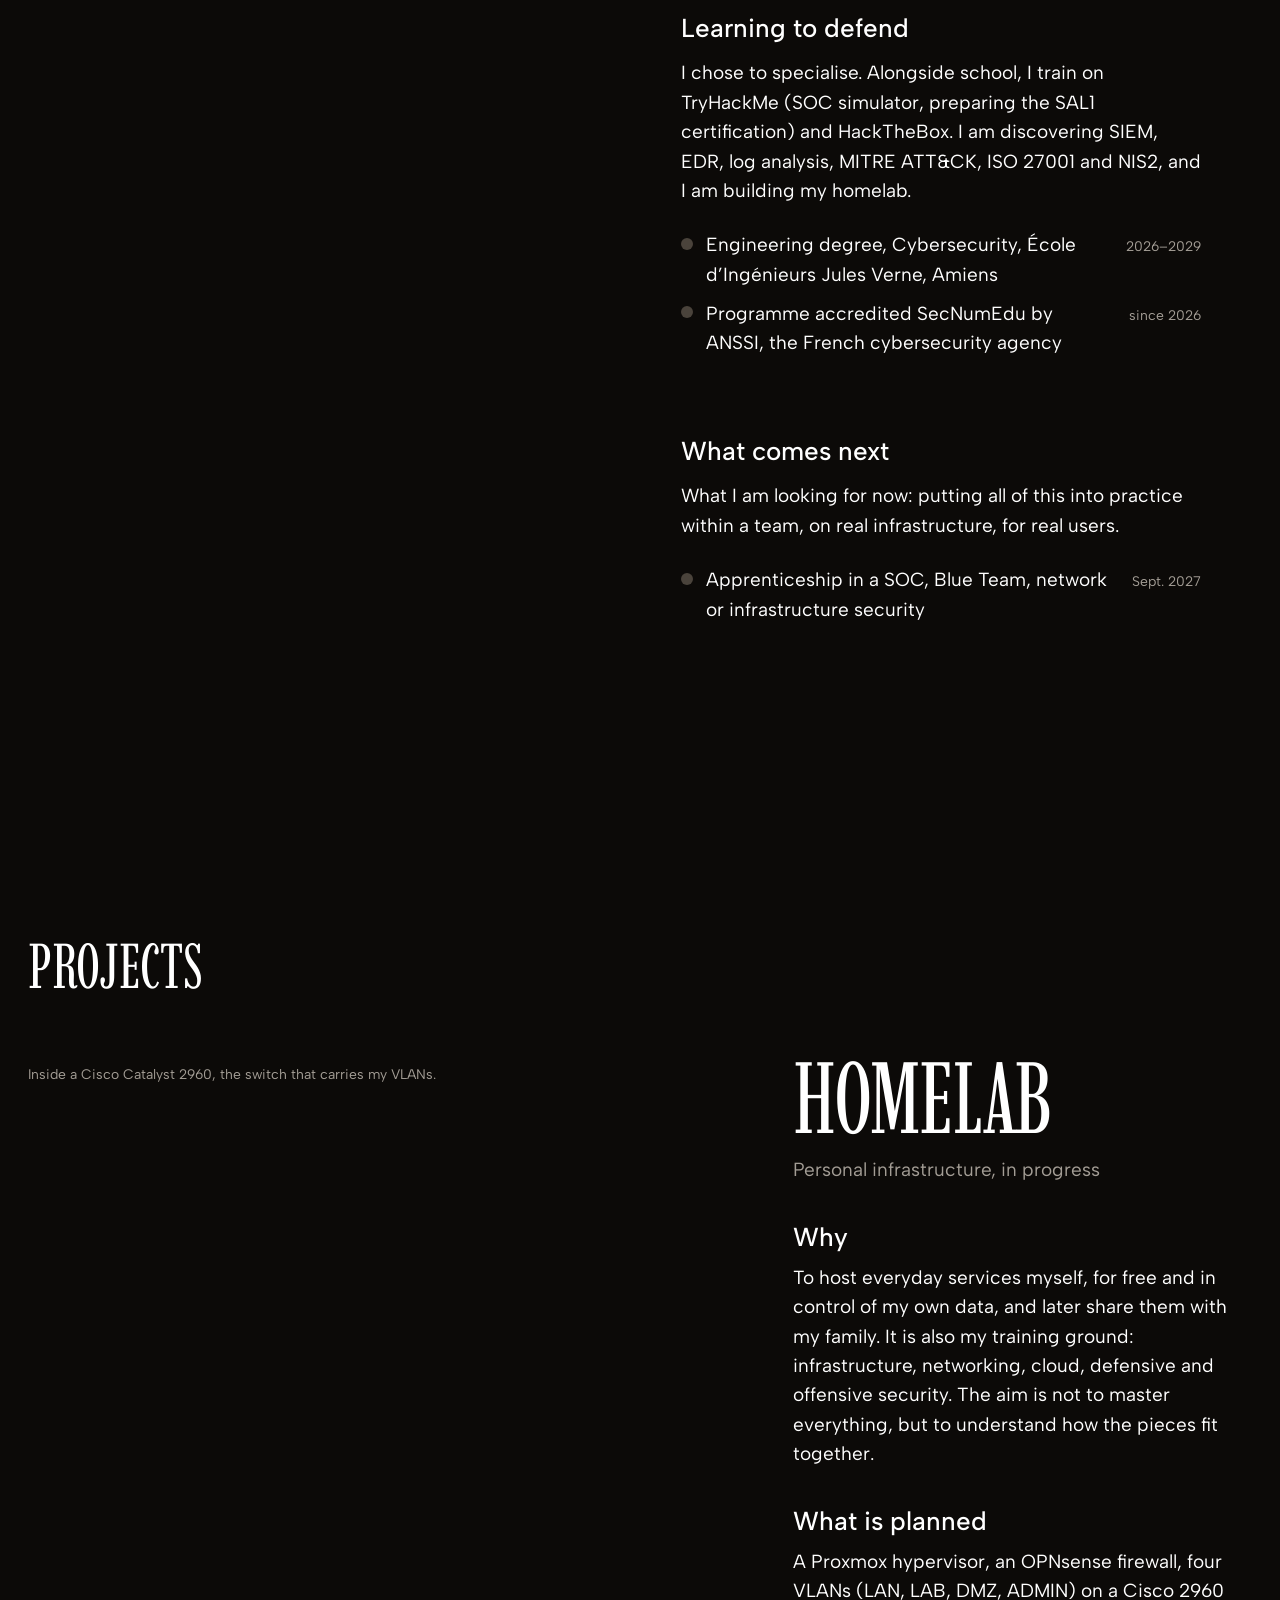
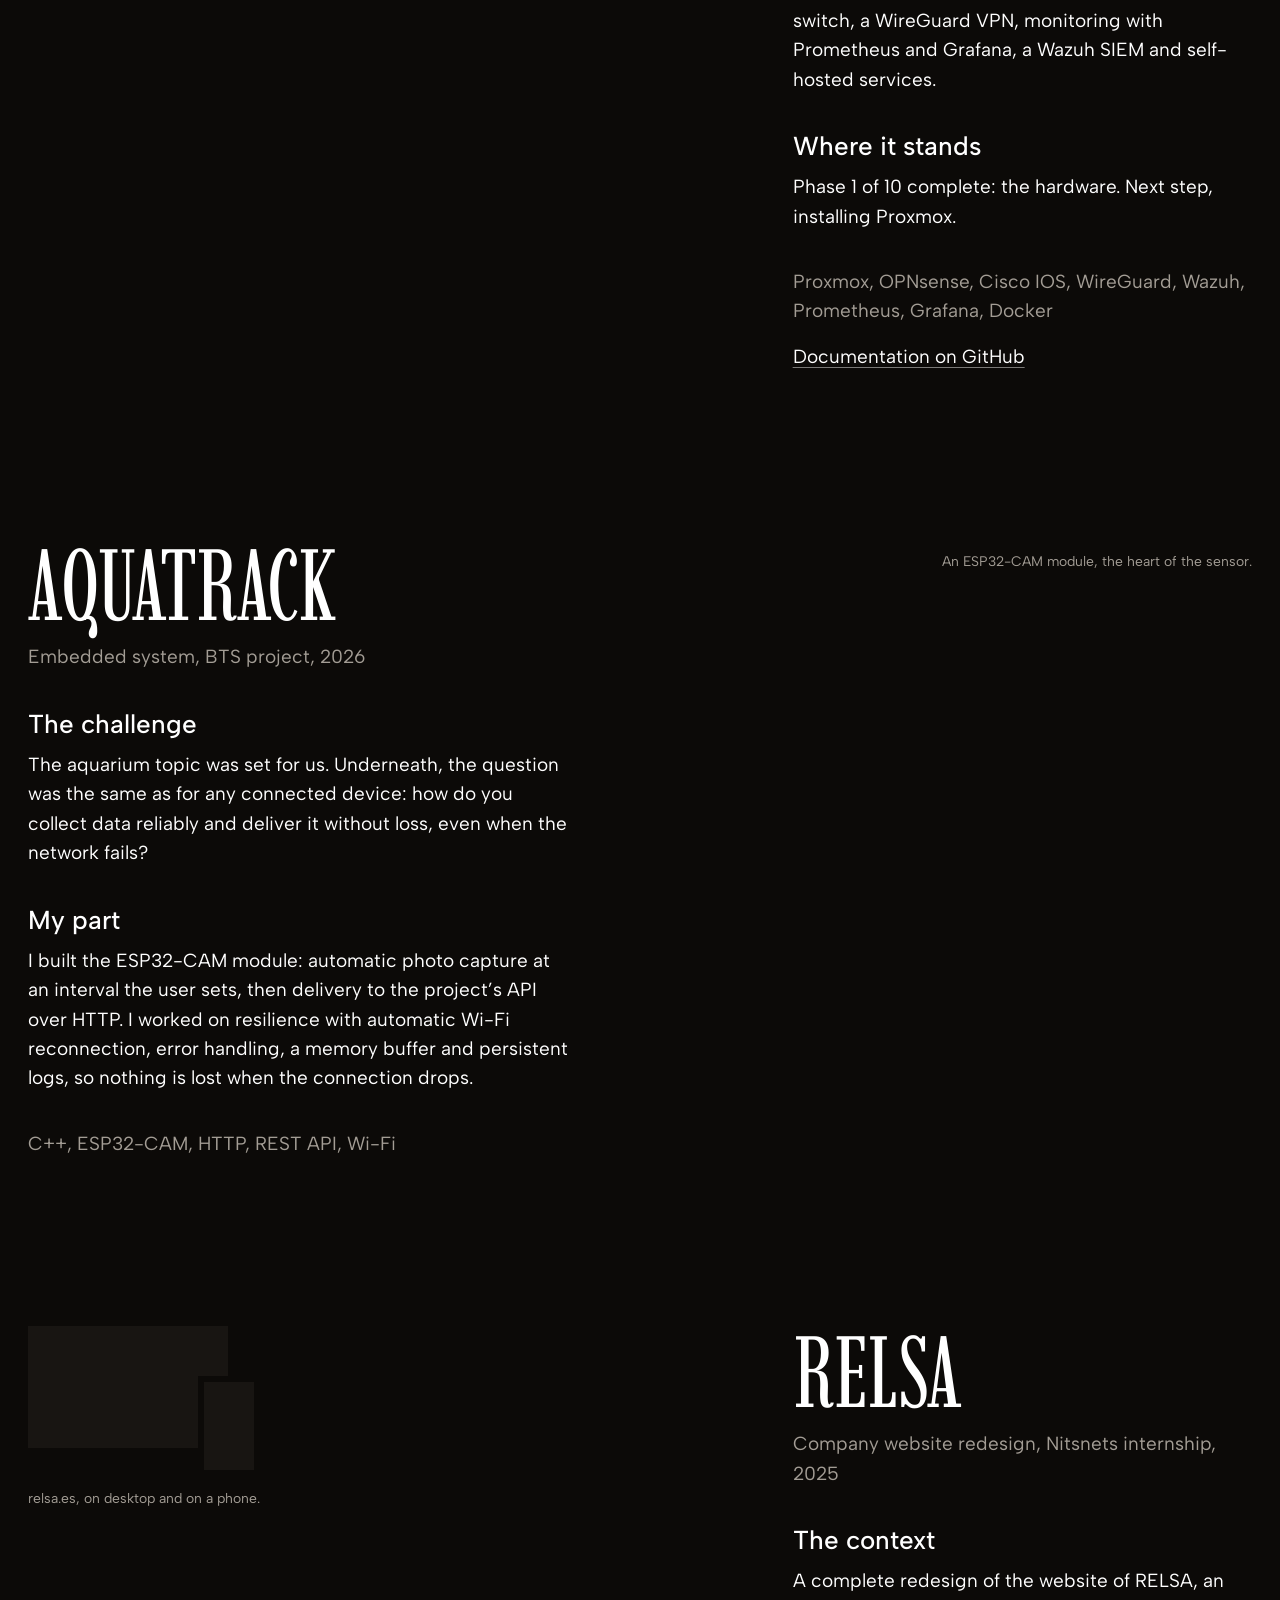
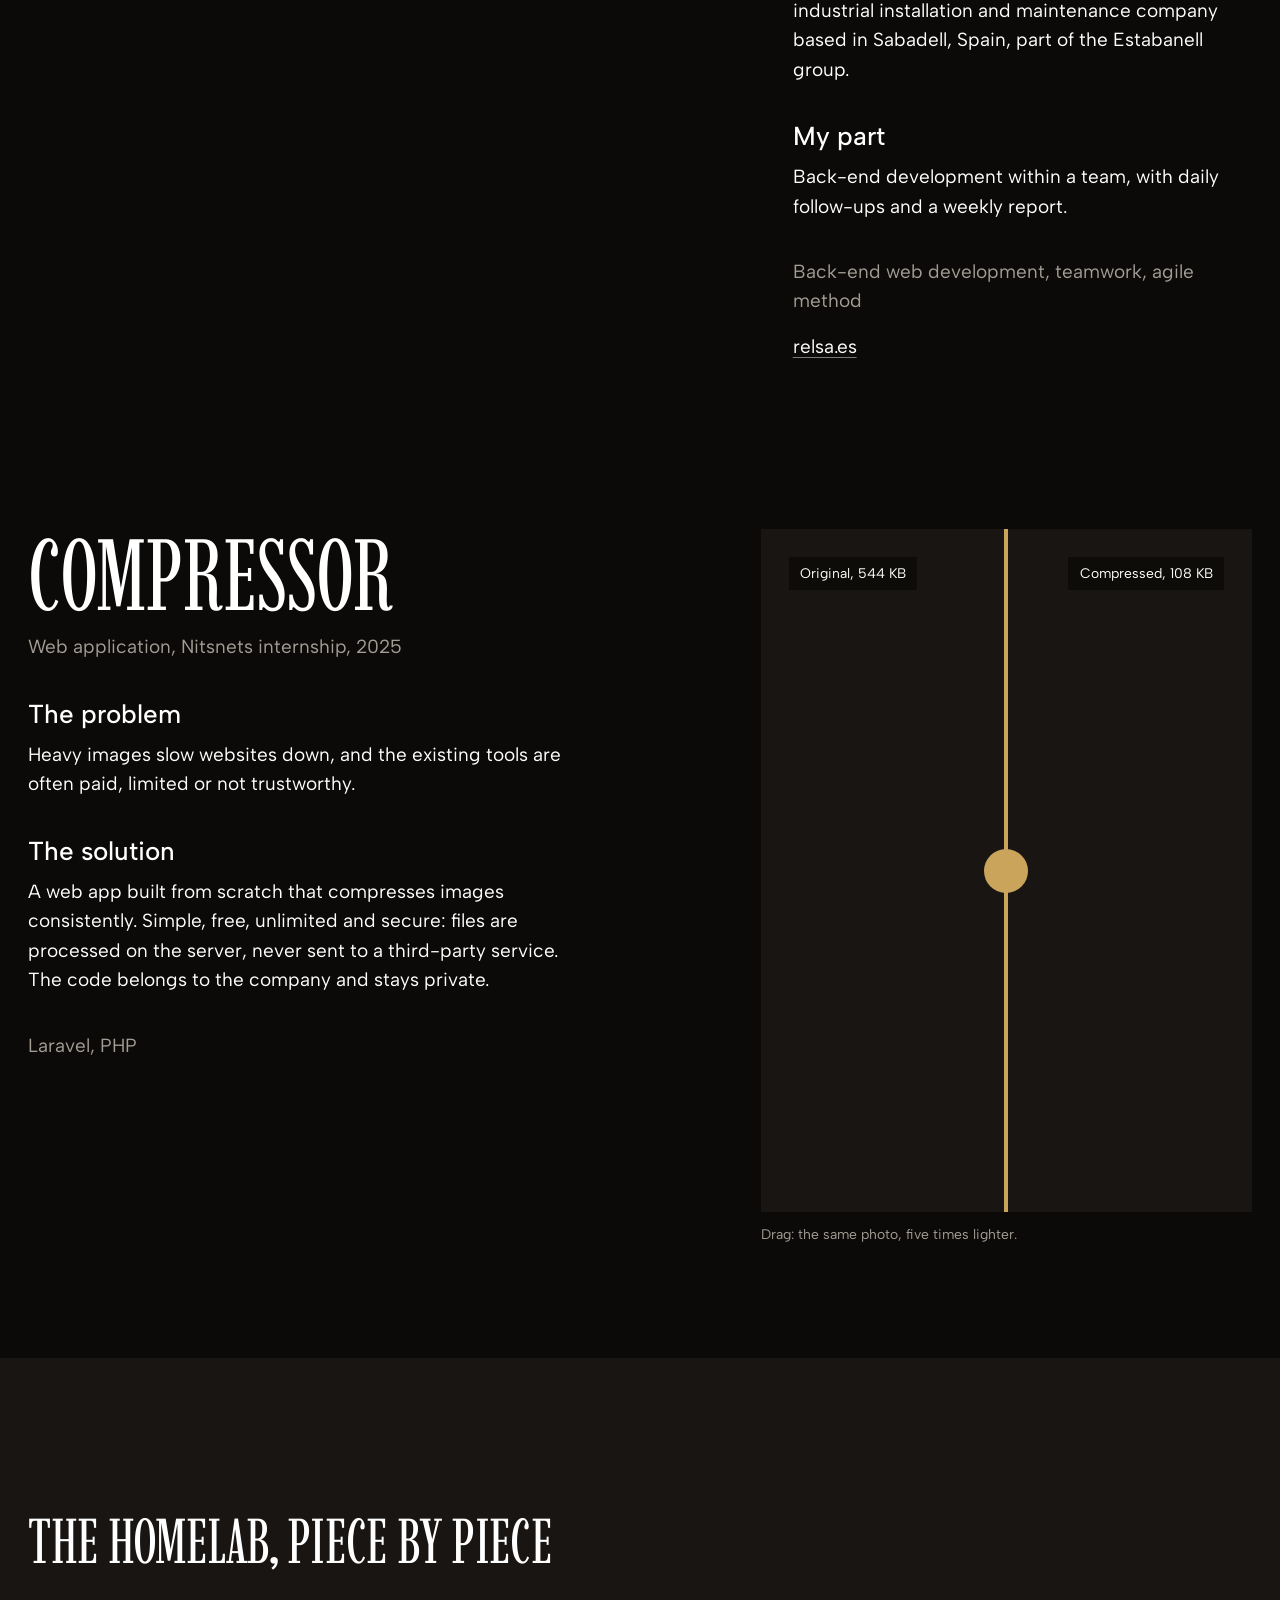
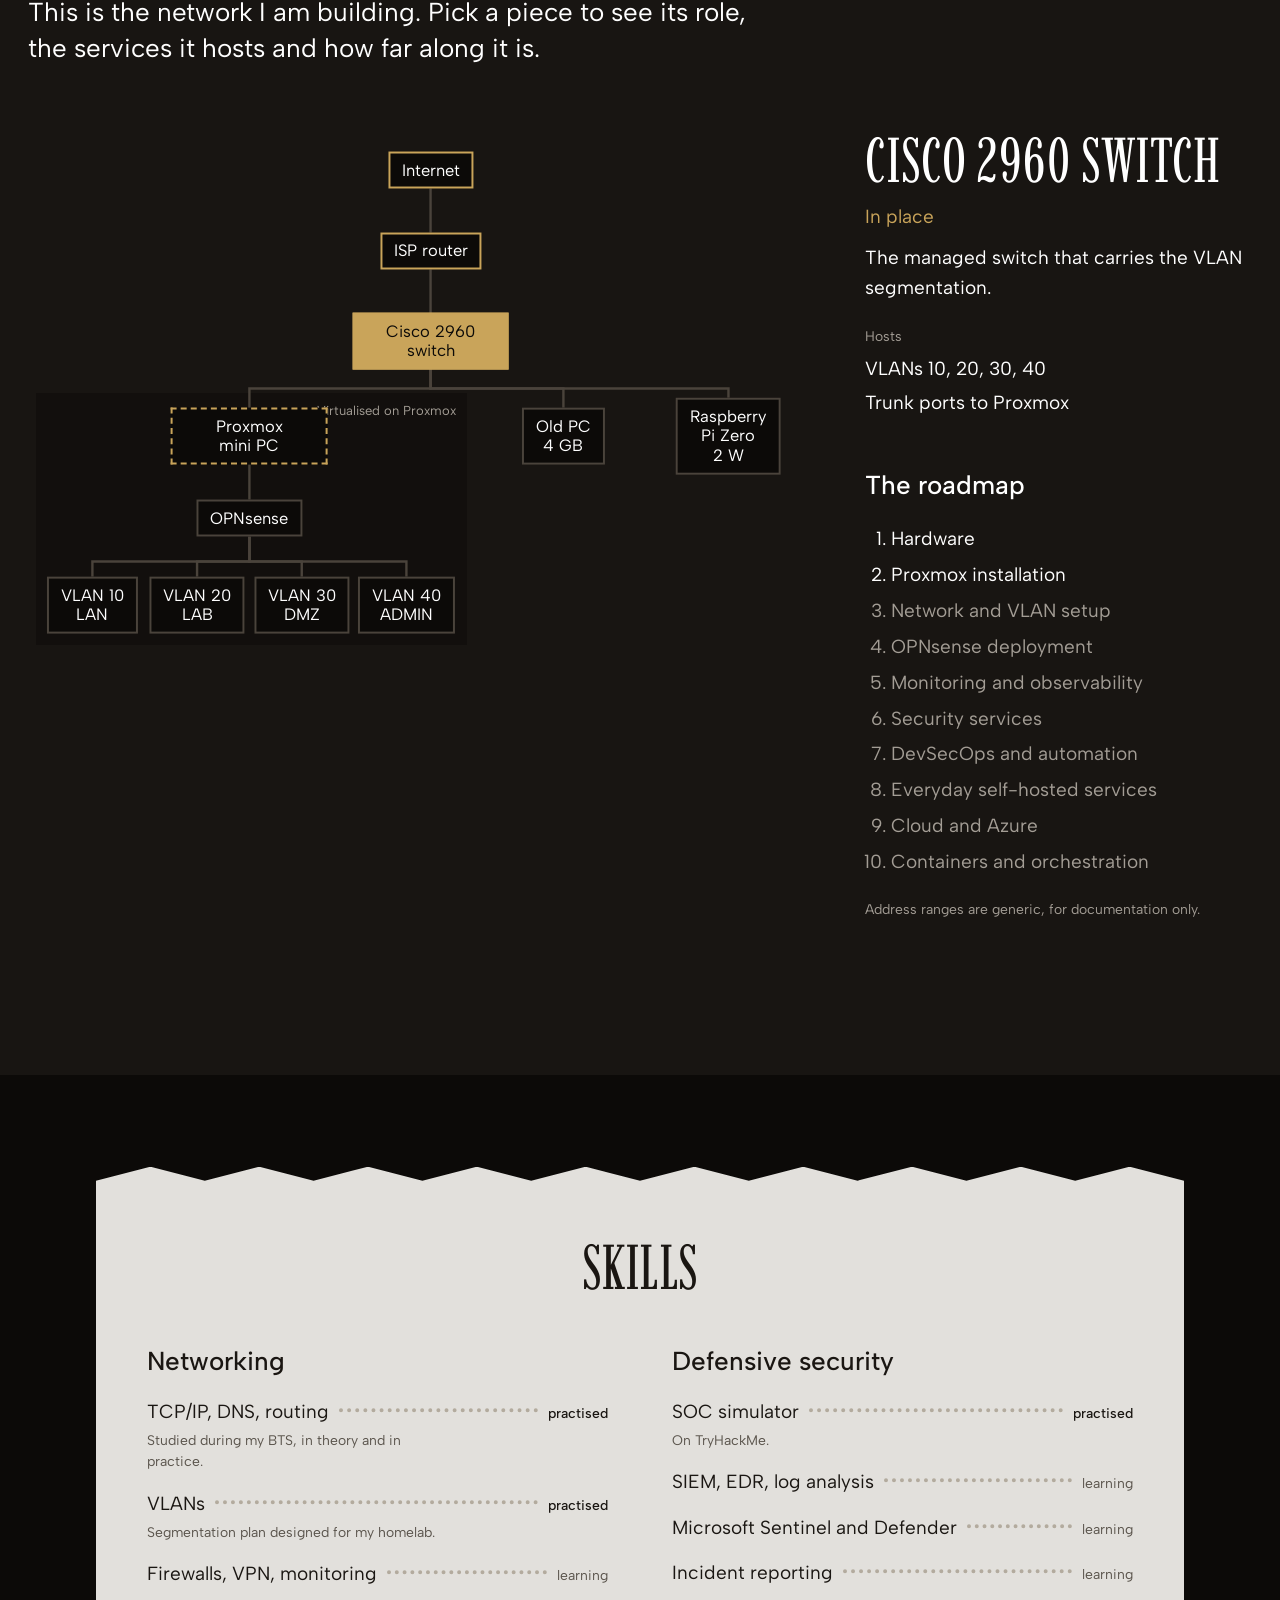
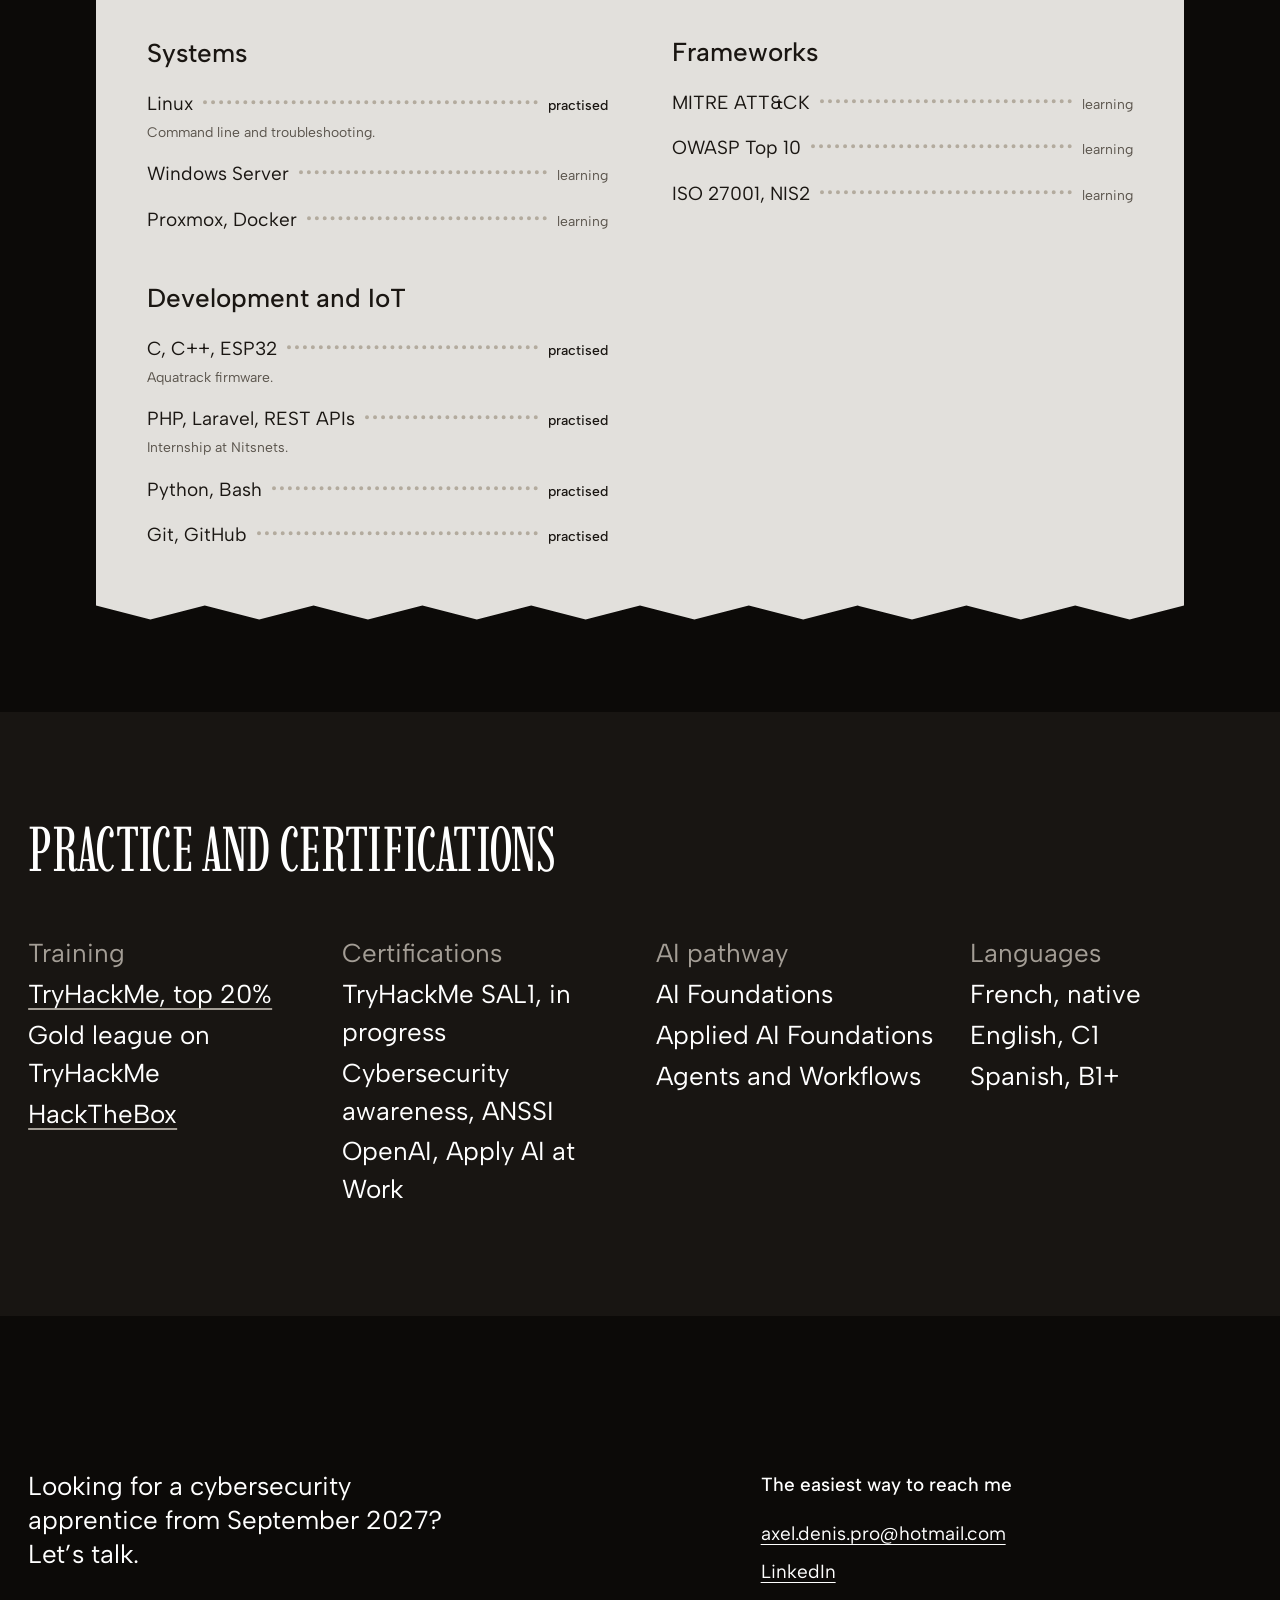
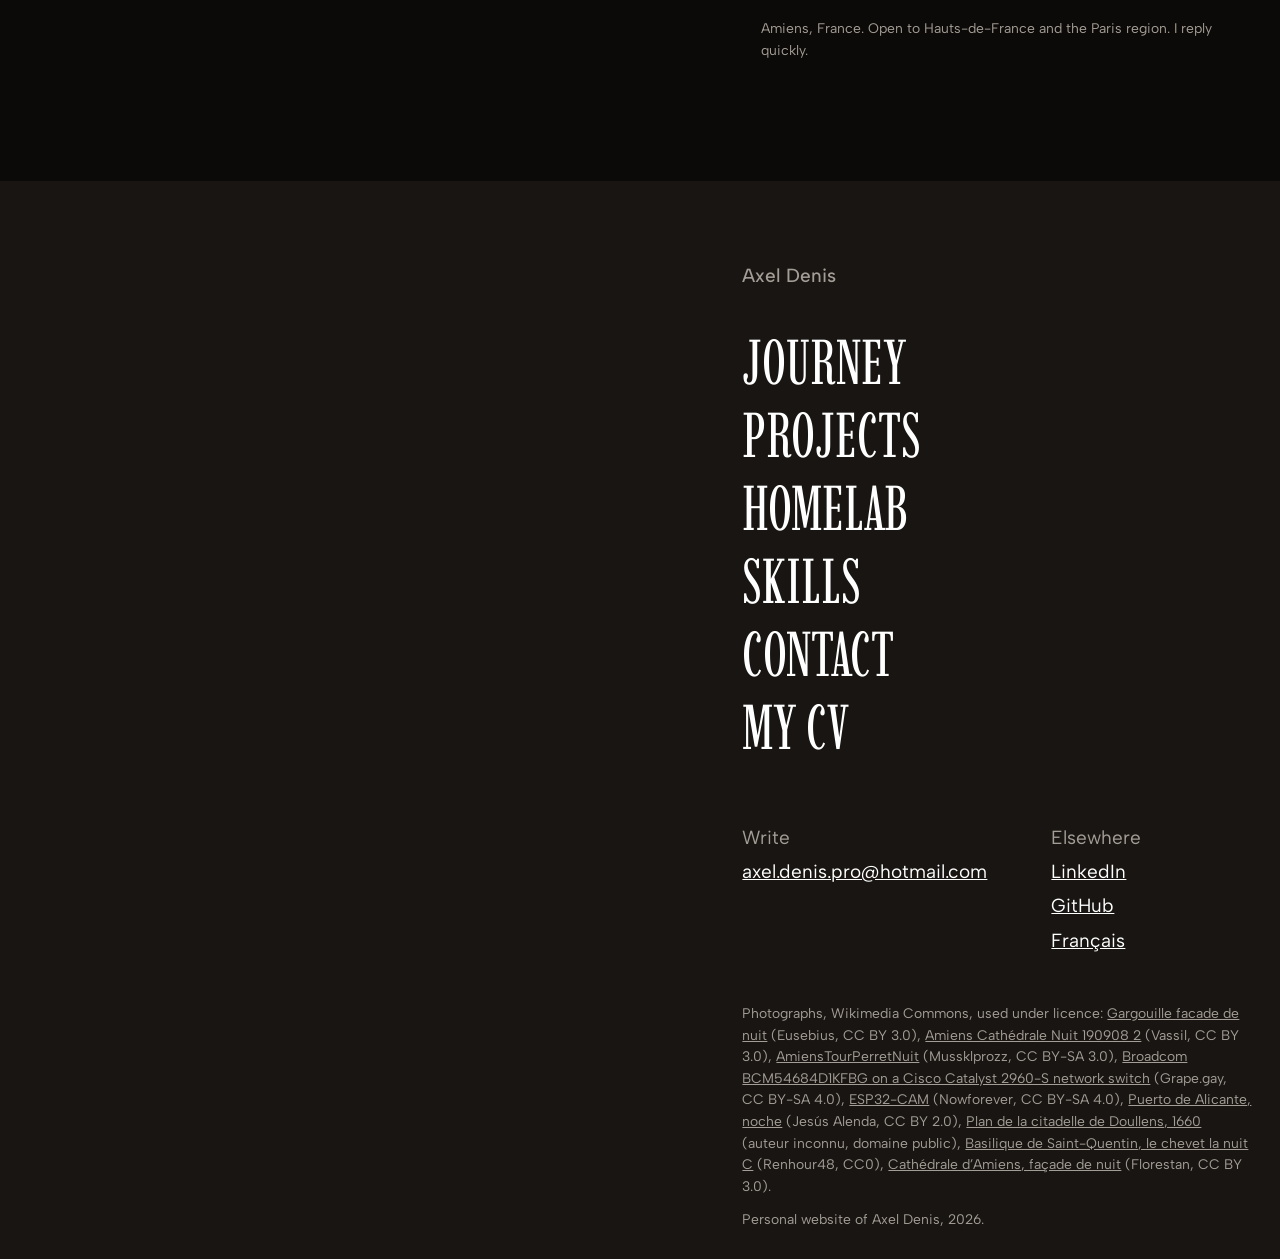
==== commit d15977a7: "Performance : images adaptées à l'écran, CSS intégré à la page Versions 800 px des photos avec srcse" ====
--- a/en/index.html
+++ b/en/index.html
@@ -6,7 +6,7 @@
 <title>Axel Denis, cybersecurity engineering student</title>
 <meta name="description" content="Cybersecurity engineering student at EiJV (Amiens, France), looking for a two-year SOC, network or infrastructure security apprenticeship from September 2027.">
 <meta name="theme-color" content="#0c0a08">
-<meta http-equiv="Content-Security-Policy" content="default-src 'self'; script-src 'self' 'sha256-Du+OJKJSbdUgz5nrHeWWINvez6XKDDU/tyj/5c2uvwo='; style-src 'self'; style-src-attr 'unsafe-inline'; img-src 'self' data:; font-src 'self'; object-src 'none'; base-uri 'self'; form-action 'none'">
+<meta http-equiv="Content-Security-Policy" content="default-src 'self'; script-src 'self' 'sha256-Du+OJKJSbdUgz5nrHeWWINvez6XKDDU/tyj/5c2uvwo='; style-src 'self' 'sha256-+YDRC5MQtpC09CNbl7Q/qmWloV1fWyp0UMJpU0KiSqs='; style-src-attr 'unsafe-inline'; img-src 'self' data:; font-src 'self'; object-src 'none'; base-uri 'self'; form-action 'none'">
 <meta name="referrer" content="strict-origin-when-cross-origin">
 <link rel="canonical" href="https://axeldenis.me/en/">
 <link rel="alternate" hreflang="en" href="https://axeldenis.me/en/">
@@ -25,7 +25,337 @@
 <link rel="apple-touch-icon" href="../assets/apple-touch-icon.png">
 <link rel="preload" href="../assets/fonts/albert-sans.woff2" as="font" type="font/woff2" crossorigin>
 <link rel="preload" href="../assets/fonts/imbue.woff2" as="font" type="font/woff2" crossorigin>
-<link rel="stylesheet" href="../styles.css?v=f3c27875">
+<style>/* Axel Denis, portfolio.
+   Direction "split stage" (taste skill, seed 1309929159): warm black, gold, Imbue and Albert Sans.
+   The left half holds the night watchers of Amiens; the right half tells the story. */
+
+/* Typefaces, served from this domain (SIL Open Font Licence). */
+@font-face { font-family: 'Albert Sans'; font-style: normal; font-weight: 400 500; font-display: swap; src: url('../assets/fonts/albert-sans.woff2') format('woff2'); }
+@font-face { font-family: 'Albert Sans'; font-style: italic; font-weight: 400; font-display: swap; src: url('../assets/fonts/albert-sans-italic.woff2') format('woff2'); }
+@font-face { font-family: 'Imbue'; font-style: normal; font-weight: 400; font-display: swap; src: url('../assets/fonts/imbue.woff2') format('woff2'); }
+
+:root {
+  --bg: #0c0a08;
+  --surface: #181512;
+  --ink: #ffffff;
+  --muted: #a39d95;
+  --line: #4a433b;
+  --accent: #c9a45a;
+  --accent-ink: #0c0a08;
+  --paper: #e2e0dc;
+  --paper-ink: #1a1612;
+  --paper-muted: #5a544c;
+
+  --font-display: 'Imbue', 'Times New Roman', serif;
+  --font-text: 'Albert Sans', system-ui, sans-serif;
+
+  /* The five sizes of the page. */
+  --step-small: clamp(0.8125rem, 0.79rem + 0.1vw, 0.875rem);
+  --step-body: clamp(1.0625rem, 1rem + 0.25vw, 1.1875rem);
+  --step-lead: clamp(1.25rem, 1.1rem + 0.7vw, 1.625rem);
+  --step-head: clamp(2.25rem, 1.4rem + 3.2vw, 4rem);
+  --step-display: min(19.5vw, 29svh);
+
+  --margin: clamp(1.25rem, 2.2vw, 2rem);
+  --pad: clamp(1.5rem, 4vw, 4.5rem);
+  --section: clamp(7.5rem, 12vw, 12rem);
+  --stage-w: 47vw;
+
+  --ease-out: cubic-bezier(0.22, 1, 0.36, 1);
+  --ease-expo: cubic-bezier(0.16, 1, 0.3, 1);
+  --ease-soft: cubic-bezier(0.33, 1, 0.68, 1);
+  --t-press: 140ms;
+  --t-hover: 180ms;
+  --t-ui: 240ms;
+}
+
+/* ---------- reset ---------- */
+*, *::before, *::after { box-sizing: border-box; }
+html { -webkit-text-size-adjust: 100%; text-size-adjust: 100%; }
+body { margin: 0; background: var(--bg); color: var(--ink); font-family: var(--font-text); font-size: var(--step-body); line-height: 1.55; -webkit-font-smoothing: antialiased; overflow-x: clip; }
+h1, h2, h3, h4, p, figure, ul, ol, dl, dd { margin: 0; }
+ul, ol { padding: 0; list-style: none; }
+img, svg { display: block; max-width: 100%; }
+picture { display: contents; }
+img { height: auto; background: var(--surface); }
+button { font: inherit; color: inherit; background: none; border: 0; padding: 0; cursor: pointer; }
+a { color: inherit; }
+::selection { background: var(--accent); color: var(--accent-ink); }
+:focus-visible { outline: 2px solid var(--accent); outline-offset: 3px; }
+:target { scroll-margin-top: 5rem; }
+h1, h2, h3, h4 { font-weight: 400; font-size: inherit; text-wrap: balance; }
+.visually-hidden { position: absolute; width: 1px; height: 1px; overflow: hidden; clip-path: inset(50%); white-space: nowrap; }
+.skip { position: absolute; left: var(--margin); top: -4rem; z-index: 50; background: var(--accent); color: var(--accent-ink); padding: 0.6rem 1rem; }
+.skip:focus { top: 1rem; }
+
+.section-title { font-family: var(--font-display); text-transform: uppercase; font-size: var(--step-head); line-height: 0.95; letter-spacing: -0.01em; }
+
+/* ---------- controls ---------- */
+.button { display: inline-flex; align-items: center; min-height: 3.25rem; padding: 0 1.6rem; background: var(--accent); color: var(--accent-ink); text-decoration: none; font-weight: 500; transition: transform var(--t-press) var(--ease-out), background-color var(--t-hover) ease; }
+.button:active { transform: scale(0.97); }
+.link { text-decoration: underline; text-underline-offset: 0.22em; text-decoration-thickness: 0.07em; text-decoration-color: color-mix(in srgb, currentColor 45%, transparent); transition: text-decoration-color var(--t-hover) ease, color var(--t-hover) ease; }
+@media (hover: hover) and (pointer: fine) {
+  .button:hover { background: #dcb96d; }
+  .link:hover { text-decoration-color: currentColor; color: var(--accent); }
+}
+
+/* ---------- top bar: stays within reach, steps aside while reading down ---------- */
+.bar { position: fixed; inset: 0 0 auto 0; z-index: 20; display: flex; justify-content: space-between; align-items: center; gap: 1.5rem; padding: 0.9rem var(--margin); transition: transform var(--t-ui) var(--ease-out), background-color var(--t-hover) ease; }
+.bar.is-scrolled { background: var(--bg); }
+.bar.is-hidden { transform: translateY(-100%); }
+.bar:focus-within { transform: none; }
+.bar__mark { visibility: hidden; text-decoration: none; font-weight: 500; }
+.bar.is-scrolled .bar__mark { visibility: visible; }
+.bar__toggle { display: none; min-height: 2.75rem; padding: 0 0.25rem; font-size: var(--step-small); text-decoration: underline; text-underline-offset: 0.22em; }
+.bar__nav ul { display: flex; gap: clamp(1rem, 2vw, 2rem); align-items: center; font-size: var(--step-small); }
+.bar__nav a { text-decoration: none; transition: color var(--t-hover) ease; }
+.bar__nav a:hover { color: var(--accent); }
+.bar__action { color: var(--accent); text-decoration: underline !important; text-underline-offset: 0.22em; }
+
+/* ---------- split: fixed photograph, scrolling column ---------- */
+.split { position: relative; display: grid; grid-template-columns: var(--stage-w) 1fr; }
+.stage { grid-column: 1; grid-row: 1; position: sticky; top: 0; height: 100svh; padding: 20px 0 20px var(--margin); display: grid; grid-template-rows: 1fr auto; }
+.stage__inner { position: relative; min-height: 0; }
+.stage__frame { position: absolute; inset: 0; overflow: hidden; opacity: 0; visibility: hidden; transition: opacity 900ms ease, visibility 0s linear 900ms; }
+.stage__frame.is-active { opacity: 1; visibility: visible; transition: opacity 900ms ease, visibility 0s; }
+.stage__frame img { width: 100%; height: 100%; object-fit: cover; }
+.stage__caption { padding-top: 0.6rem; font-size: var(--step-small); color: var(--muted); }
+
+.col { grid-column: 2; grid-row: 1; padding-inline: var(--pad); min-width: 0; }
+
+/* ---------- hero ---------- */
+.hero { position: relative; min-height: 100svh; padding-top: 14svh; padding-bottom: calc(var(--step-display) * 0.85 + 5.5rem); }
+.hero__text { max-width: 30rem; margin-inline: auto; }
+.hero__lead { font-size: var(--step-lead); line-height: 1.3; max-width: 22ch; }
+.hero__intro { margin-top: 1.75rem; max-width: 44ch; }
+.hero__facts { margin-top: 1.5rem; }
+.hero__facts div { display: flex; justify-content: space-between; gap: 1.5rem; padding-block: 0.3rem; }
+.hero__facts dt { color: var(--muted); }
+.hero__facts dd { text-align: right; }
+.hero__actions { margin-top: 2rem; display: flex; flex-wrap: wrap; align-items: center; gap: 1.5rem; }
+
+/* The name starts over the photograph and ends on the right margin. */
+.wordmark { position: absolute; z-index: 5; bottom: 2.5rem; right: calc(var(--margin) - var(--pad)); transform-origin: 100% 100%; font-family: var(--font-display); text-transform: uppercase; font-size: var(--step-display); line-height: 0.85; letter-spacing: -0.01em; white-space: nowrap; }
+
+/* ---------- about: the letter ---------- */
+.about { max-width: 32.5rem; margin-inline: auto; padding-block: var(--section); }
+.about__title { margin-bottom: 2.5rem; }
+.about p + p { margin-top: 1.4em; }
+.about mark { background: var(--accent); color: var(--accent-ink); padding: 0 0.15em; box-decoration-break: clone; -webkit-box-decoration-break: clone; }
+.about__sign { margin-top: 2.5rem !important; font-style: italic; font-size: var(--step-lead); }
+.about__sign span { display: block; font-style: normal; font-size: var(--step-small); color: var(--muted); margin-top: 0.2rem; }
+
+/* ---------- path: two-ended rows ---------- */
+.path { max-width: 32.5rem; margin-inline: auto; padding-bottom: var(--section); }
+.path .section-title { margin-bottom: 3.5rem; }
+.chapter + .chapter { margin-top: 4.5rem; }
+.chapter__photo { display: none; }
+.chapter__title { font-weight: 500; font-size: var(--step-lead); line-height: 1.25; }
+.chapter__text { margin-top: 0.9rem; }
+.rows { margin-top: 1.25rem; }
+.rows li { display: flex; justify-content: space-between; align-items: baseline; gap: 1.25rem; min-height: 2.25rem; padding-block: 0.3rem; }
+.rows__name { position: relative; padding-left: 1.6rem; }
+.rows__name::before { content: ''; position: absolute; left: 0; top: 0.4em; width: 0.75rem; height: 0.75rem; border-radius: 50%; background: var(--line); }
+.rows__value { flex: none; font-size: var(--step-small); color: var(--muted); font-variant-numeric: tabular-nums; }
+
+/* ---------- work: one whole picture per project, the story beside it ---------- */
+.work { padding: var(--section) var(--margin) 0; }
+.project { display: grid; grid-template-columns: repeat(12, minmax(0, 1fr)); column-gap: 2rem; row-gap: 2rem; align-items: start; padding-block: 3.5rem 7rem; }
+.project__media { grid-column: 1 / span 7; position: sticky; top: var(--margin); }
+.project__text { grid-column: 8 / span 5; padding-left: 2rem; }
+.project:nth-of-type(even) .project__media { grid-column: 6 / span 7; grid-row: 1; }
+.project:nth-of-type(even) .project__text { grid-column: 1 / span 5; grid-row: 1; padding: 0 2rem 0 0; }
+/* A tall picture takes a narrower column, so no hole opens beside it. */
+.project--tall .project__media { grid-column: 1 / span 5; }
+.project--tall .project__text { grid-column: 7 / span 6; padding: 0; }
+.project--tall:nth-of-type(even) .project__media { grid-column: 8 / span 5; }
+.project--tall:nth-of-type(even) .project__text { grid-column: 1 / span 6; padding: 0; }
+.project__title { font-family: var(--font-display); text-transform: uppercase; font-size: clamp(3rem, 1.2rem + 6.4vw, 7rem); line-height: 0.9; letter-spacing: -0.01em; }
+.project__discipline { margin-top: 0.75rem; color: var(--muted); }
+.project__text h4 { margin-top: 2.25rem; font-weight: 500; font-size: var(--step-lead); line-height: 1.25; }
+.project__text h4 + p { margin-top: 0.6rem; max-width: 34rem; }
+.project__stack { margin-top: 2.25rem; color: var(--muted); max-width: 34rem; }
+.project__text .link { display: inline-block; margin-top: 1rem; }
+
+.shot { width: fit-content; max-width: 100%; }
+.project:nth-of-type(even) .shot { margin-left: auto; }
+.shot img { width: auto; max-width: 100%; max-height: 84svh; }
+.shot figcaption { margin-top: 0.75rem; font-size: var(--step-small); color: var(--muted); }
+
+.devices { position: relative; padding-bottom: 12%; }
+.devices__desktop { width: 86% !important; max-height: none !important; }
+.devices__phone { position: absolute; right: 0; bottom: 0; width: 27% !important; max-height: none !important; border: 6px solid var(--bg); }
+
+.shot--compare { width: min(100%, calc(84svh * 1200 / 1668)); }
+.compare { position: relative; width: 100%; aspect-ratio: 1200 / 1668; overflow: hidden; touch-action: pan-y; }
+.compare img { position: absolute; inset: 0; width: 100%; height: 100%; max-height: none; object-fit: cover; }
+.compare__after { clip-path: inset(0 0 0 var(--x)); }
+.compare__handle { position: absolute; top: 0; bottom: 0; left: var(--x); width: 4px; transform: translateX(-50%); background: var(--accent); pointer-events: none; }
+.compare__handle::after { content: ""; position: absolute; top: 50%; left: 50%; width: 2.75rem; height: 2.75rem; transform: translate(-50%, -50%); border-radius: 50%; background: var(--accent); }
+.compare__label { position: absolute; top: var(--margin); padding: 0.35rem 0.7rem; background: rgb(12 10 8 / 0.82); font-size: var(--step-small); pointer-events: none; }
+.compare__label--before { left: var(--margin); }
+.compare__label--after { right: var(--margin); }
+.compare__range { position: absolute; inset: 0; width: 100%; height: 100%; margin: 0; opacity: 0; cursor: ew-resize; }
+.compare:has(.compare__range:focus-visible) { outline: 2px solid var(--accent); outline-offset: 3px; }
+
+/* ---------- lab: the live network plan ---------- */
+.lab { background: var(--surface); padding: var(--section) var(--margin); display: grid; grid-template-columns: repeat(12, minmax(0, 1fr)); column-gap: 2rem; }
+.lab__head { grid-column: 1 / span 8; margin-bottom: 4rem; }
+.lab__head p { margin-top: 1.5rem; max-width: 46ch; font-size: var(--step-lead); line-height: 1.35; }
+.lab__body { grid-column: 1 / -1; display: grid; grid-template-columns: subgrid; row-gap: 3rem; }
+.lab__body > .map { grid-column: 1 / span 8; grid-row: 1 / span 2; }
+.lab__detail { grid-column: 9 / span 4; }
+.lab__roadmap { grid-column: 9 / span 4; }
+
+.map { position: relative; aspect-ratio: 1000 / 640; container-type: inline-size; }
+.map__zone { position: absolute; left: 1%; top: 51%; width: 53.5%; bottom: 0; background: rgb(12 10 8 / 0.5); display: flex; align-items: flex-start; justify-content: flex-end; padding: 0.6em 0.8em; font-size: clamp(0.8125rem, 1.55cqi, 0.875rem); color: var(--muted); }
+.map__wires { position: absolute; inset: 0; width: 100%; height: 100%; fill: none; stroke: var(--line); stroke-width: 3; vector-effect: non-scaling-stroke; }
+.node { position: absolute; transform: translate(-50%, -50%); max-width: 9.5em; text-align: center; text-wrap: balance; padding: 0.4em 0.7em; background: var(--bg); border: 2px solid var(--line); font-size: clamp(0.8125rem, 2.05cqi, 1.1875rem); line-height: 1.2; transition: background-color var(--t-hover) ease, color var(--t-hover) ease, border-color var(--t-hover) ease, transform var(--t-press) var(--ease-out); }
+.node--done { border-color: var(--accent); }
+.node--next { border-color: var(--accent); border-style: dashed; }
+button.node:hover { border-color: var(--ink); }
+button.node:active { transform: translate(-50%, -50%) scale(0.96); }
+button.node[aria-pressed='true'] { background: var(--accent); color: var(--accent-ink); border-color: var(--accent); }
+
+.lab__detail h3 { font-family: var(--font-display); text-transform: uppercase; font-size: var(--step-head); line-height: 0.95; }
+.lab__status { margin-top: 0.75rem; color: var(--muted); }
+.lab__status--done, .lab__status--next { color: var(--accent); }
+.lab__role { margin-top: 0.75rem; }
+.lab__hosts-title { margin-top: 1.5rem; color: var(--muted); font-size: var(--step-small); }
+.lab__hosts { margin-top: 0.4rem; display: flex; flex-wrap: wrap; gap: 0.25rem 1.25rem; }
+.lab__roadmap h3 { font-weight: 500; font-size: var(--step-lead); margin-bottom: 1rem; }
+.lab__roadmap ol { list-style: decimal; padding-left: 1.6rem; color: var(--muted); font-variant-numeric: tabular-nums; }
+.lab__roadmap li { padding-block: 0.2rem; }
+.lab__roadmap li.is-done, .lab__roadmap li.is-next { color: var(--ink); }
+.lab__note { margin-top: 1.25rem; font-size: var(--step-small); color: var(--muted); }
+
+/* ---------- skills: printed as a menu ---------- */
+.skills { padding: calc(var(--section) * 0.6) var(--margin); display: grid; place-items: center; }
+.menu { --cut: 14px; width: min(100%, 38rem); background: var(--paper); color: var(--paper-ink); padding: calc(3.5rem + var(--cut)) clamp(1.25rem, 4vw, 3.5rem);
+  clip-path: polygon(0 var(--cut), 5% 0, 10% var(--cut), 15% 0, 20% var(--cut), 25% 0, 30% var(--cut), 35% 0, 40% var(--cut), 45% 0, 50% var(--cut), 55% 0, 60% var(--cut), 65% 0, 70% var(--cut), 75% 0, 80% var(--cut), 85% 0, 90% var(--cut), 95% 0, 100% var(--cut),
+    100% calc(100% - var(--cut)), 95% 100%, 90% calc(100% - var(--cut)), 85% 100%, 80% calc(100% - var(--cut)), 75% 100%, 70% calc(100% - var(--cut)), 65% 100%, 60% calc(100% - var(--cut)), 55% 100%, 50% calc(100% - var(--cut)), 45% 100%, 40% calc(100% - var(--cut)), 35% 100%, 30% calc(100% - var(--cut)), 25% 100%, 20% calc(100% - var(--cut)), 15% 100%, 10% calc(100% - var(--cut)), 5% 100%, 0 calc(100% - var(--cut))); }
+.menu__title { text-align: center; margin-bottom: 2.75rem; }
+.menu__group { break-inside: avoid; padding-bottom: 2.75rem; }
+.menu__group:last-child { padding-bottom: 0; }
+@media (min-width: 60.0625rem) {
+  .menu { width: min(100%, 68rem); }
+  .menu__groups { columns: 2; column-gap: clamp(2.5rem, 5vw, 5rem); }
+  .menu__group:nth-child(4) { break-before: column; }
+  .menu__group:nth-child(3) { padding-bottom: 0; }
+}
+.menu__group h3 { font-weight: 500; font-size: var(--step-lead); margin-bottom: 1rem; }
+.menu__item + .menu__item { margin-top: 1rem; }
+.menu__line { display: flex; align-items: baseline; gap: 0.6rem; }
+.menu__dots { flex: 1; min-width: 1.5rem; border-bottom: 4px dotted #b3ab9e; transform: translateY(-0.3em); }
+.menu__value { flex: none; font-size: var(--step-small); }
+.menu__value--done { color: var(--paper-ink); font-weight: 500; }
+.menu__value--learning { color: var(--paper-muted); }
+.menu__desc { display: block; max-width: 34ch; margin-top: 0.2rem; font-size: var(--step-small); color: var(--paper-muted); }
+
+/* ---------- proof: plain names in columns ---------- */
+.names { background: var(--surface); padding: calc(var(--section) * 0.7) var(--margin); }
+.names .section-title { margin-bottom: 3.5rem; }
+.names__cols { display: grid; grid-template-columns: repeat(4, minmax(0, 1fr)); gap: 2rem; font-size: var(--step-lead); line-height: 1.45; }
+.names__cols li + li { margin-top: 0.2rem; }
+.names__kind { color: var(--muted); }
+.names__cols a { text-decoration: underline; text-underline-offset: 0.2em; text-decoration-thickness: 0.06em; text-decoration-color: var(--muted); transition: color var(--t-hover) ease; }
+.names__cols a:hover { color: var(--accent); }
+
+/* ---------- contact band ---------- */
+.contact { padding: var(--section) var(--margin) 7.5rem; display: grid; grid-template-columns: repeat(12, minmax(0, 1fr)); column-gap: 2rem; row-gap: 2rem; align-items: start; }
+.contact__sentence { grid-column: 1 / span 6; font-size: var(--step-lead); line-height: 1.3; max-width: 26ch; }
+.contact__links { grid-column: 8 / span 5; display: flex; flex-direction: column; align-items: flex-start; gap: 0.5rem; }
+.contact__question { font-weight: 500; margin-bottom: 0.75rem; }
+.contact__links a { text-decoration: underline; text-underline-offset: 0.22em; text-decoration-thickness: 0.07em; overflow-wrap: anywhere; transition: color var(--t-hover) ease; }
+.contact__links a:hover { color: var(--accent); }
+.contact__place { grid-column: 8 / span 5; font-size: var(--step-small); color: var(--muted); }
+
+/* ---------- footer ---------- */
+.foot { display: grid; grid-template-columns: 1fr 1fr; min-height: 100svh; background: var(--surface); }
+.foot__photo { overflow: hidden; }
+.foot__photo img { width: 100%; height: 100%; object-fit: cover; }
+.foot__side { display: flex; flex-direction: column; padding: 5rem var(--margin) var(--margin) clamp(1.5rem, 8vw, 8rem); }
+.foot__mark { font-weight: 500; color: var(--muted); }
+.foot__menu { margin-top: 2.5rem; display: flex; flex-direction: column; gap: 0.6rem; }
+.foot__menu a { display: inline-block; text-decoration: none; font-family: var(--font-display); text-transform: uppercase; font-size: var(--step-head); line-height: 1; transition: transform var(--t-ui) var(--ease-out), color var(--t-hover) ease; }
+@media (hover: hover) and (pointer: fine) {
+  .foot__menu:hover a { color: var(--muted); }
+  .foot__menu a:hover { color: var(--ink); transform: translateX(12px); }
+}
+.foot__blocks { margin-top: 4rem; display: flex; flex-wrap: wrap; gap: 2.5rem 4rem; }
+.foot__blocks div { display: flex; flex-direction: column; gap: 0.3rem; }
+.foot__blocks a { transition: color var(--t-hover) ease; }
+.foot__blocks a:hover { color: var(--accent); }
+.foot__label { color: var(--muted); }
+.foot__credits { margin-top: auto; padding-top: 3rem; font-size: var(--step-small); color: var(--muted); max-width: 70ch; }
+.foot__legal { margin-top: 0.75rem; font-size: var(--step-small); color: var(--muted); }
+
+/* ---------- not found ---------- */
+.lost { min-height: 100svh; display: flex; flex-direction: column; justify-content: center; gap: 1.5rem; padding: var(--margin); max-width: 44rem; }
+.lost p:last-child { display: flex; flex-wrap: wrap; align-items: center; gap: 1.5rem; margin-top: 1rem; }
+
+/* ---------- motion (content stays visible without JavaScript) ---------- */
+@media (prefers-reduced-motion: no-preference) {
+  .stage__frame img { transform: scale(1.06); transition: transform 14s var(--ease-soft); }
+  .stage__frame.is-active img { transform: scale(1); }
+  .wordmark { animation: wm-in 900ms var(--ease-expo) both; }
+  @keyframes wm-in { from { translate: 0 10%; } }
+}
+@media (prefers-reduced-motion: reduce) {
+  .stage__frame, .stage__frame.is-active { transition: none; }
+}
+
+/* ---------- tablet and phone ---------- */
+@media (max-width: 60rem) {
+  :root { --step-display: 15.5vw; }
+  .bar__mark { visibility: visible; }
+  .bar__toggle { display: inline-flex; align-items: center; }
+  .js .bar__nav { display: none; }
+  .bar.is-open { background: var(--bg); }
+  .bar.is-open .bar__nav { display: block; position: absolute; inset: 100% 0 auto 0; background: var(--bg); padding: 0.5rem var(--margin) 1.75rem; }
+  .bar__nav ul { flex-direction: column; align-items: flex-start; gap: 0; font-size: var(--step-lead); }
+  .bar__nav a { display: block; padding-block: 0.55rem; }
+  .chapter__photo { display: block; aspect-ratio: 3 / 2; margin-bottom: 1.5rem; overflow: hidden; }
+  .chapter__photo img { width: 100%; height: 100%; object-fit: cover; }
+  .split { display: flex; flex-direction: column; }
+  .stage { position: relative; height: 58svh; padding: 12px; }
+  .stage__frame:not(:first-child) { display: none; }
+  .stage__frame { opacity: 1; visibility: visible; }
+  .stage__caption { display: none; }
+  .stage { display: block; }
+  .stage__inner { height: 100%; }
+  .col { padding-inline: var(--margin); }
+  .hero { min-height: 0; padding-block: 0; }
+  .wordmark { position: relative; bottom: auto; right: auto; margin-top: -0.5em; }
+  .hero__text { margin: 1.75rem 0 0; }
+  .about, .path, .hero__text { margin-inline: 0; max-width: none; }
+  .project__text h4 + p, .project__stack { max-width: none; }
+  .about { padding-block: 6rem; }
+
+  .project { grid-template-columns: 1fr; padding-block: 3rem 5rem; }
+  .project .project__media, .project .project__text, .project:nth-of-type(even) .project__media, .project:nth-of-type(even) .project__text { grid-column: 1 / -1; grid-row: auto; position: static; padding: 0; }
+  .project__media { order: 2; }
+  .project:nth-of-type(even) .shot { margin-left: 0; }
+  .shot img { max-height: 70svh; }
+  .shot--compare { width: min(100%, calc(70svh * 1200 / 1668)); }
+
+  .lab { grid-template-columns: 1fr; }
+  .lab__head, .lab__body > .map, .lab__detail, .lab__roadmap { grid-column: 1 / -1; grid-row: auto; }
+  .lab__body { grid-template-columns: 1fr; }
+  .lab__body > .map { aspect-ratio: auto; container-type: normal; display: flex; flex-direction: column; align-items: flex-start; gap: 0.5rem; }
+  .lab__body > .map .map__wires, .lab__body > .map .map__zone { display: none; }
+  .lab__body > .map .node { position: static; transform: none; max-width: none; min-height: 2.75rem; margin-left: calc(var(--depth) * 1.1rem); font-size: var(--step-body); }
+  .lab__body > .map button.node:active { transform: scale(0.96); }
+
+  .names__cols { grid-template-columns: repeat(2, minmax(0, 1fr)); column-gap: 1.25rem; row-gap: 2rem; font-size: var(--step-body); }
+
+  .contact { grid-template-columns: 1fr; }
+  .contact__sentence, .contact__links, .contact__place { grid-column: 1 / -1; }
+
+  .foot { grid-template-columns: 1fr; }
+  .foot__photo { height: 50svh; }
+  .foot__side { padding: 3rem var(--margin) var(--margin); }
+}</style>
 <script>document.documentElement.classList.add('js')</script>
 <script type="application/ld+json">{"@context":"https://schema.org","@type":"Person","name":"Axel Denis","url":"https://axeldenis.me/","jobTitle":"Engineering student, Cybersecurity track, EiJV","description":"Cybersecurity engineering student at EiJV (Amiens, France), looking for a two-year SOC, network or infrastructure security apprenticeship from September 2027.","email":"mailto:axel.denis.pro@hotmail.com","address":{"@type":"PostalAddress","addressLocality":"Amiens","addressCountry":"FR"},"alumniOf":"École d’Ingénieurs Jules Verne","knowsLanguage":["fr","en","es"],"sameAs":["https://www.linkedin.com/in/axel-denis-b68523292","https://github.com/Audrax42","https://tryhackme.com/p/axel802401"]}</script>
 </head>
@@ -48,17 +378,17 @@
 <div class="split" id="top">
   <div class="stage" aria-hidden="false">
     <div class="stage__inner"><figure class="stage__frame is-active" data-scene="gargouille" data-caption="A gargoyle on Amiens cathedral, at night">
-        <picture><source srcset="../assets/gargouille.avif" type="image/avif"><source srcset="../assets/gargouille.webp" type="image/webp"><img src="../assets/gargouille.jpg" width="1600" height="1163" alt="A gargoyle on Amiens cathedral, at night" style="object-position:64% 50%" fetchpriority="high" decoding="async"></picture>
+        <picture><source srcset="../assets/gargouille-800.avif 800w, ../assets/gargouille.avif 1600w" sizes="(max-width: 60rem) 183vw, 83vw" type="image/avif"><source srcset="../assets/gargouille-800.webp 800w, ../assets/gargouille.webp 1600w" sizes="(max-width: 60rem) 183vw, 83vw" type="image/webp"><img src="../assets/gargouille.jpg" width="1600" height="1163" alt="A gargoyle on Amiens cathedral, at night" style="object-position:64% 50%" fetchpriority="high" decoding="async"></picture>
       </figure><figure class="stage__frame" data-scene="portail" data-caption="The portal of Amiens cathedral, at night">
-        <picture><source srcset="../assets/cathedrale-portail.avif" type="image/avif"><source srcset="../assets/cathedrale-portail.webp" type="image/webp"><img src="../assets/cathedrale-portail.jpg" width="1200" height="1668" alt="The portal of Amiens cathedral, at night" style="object-position:50% 40%" loading="lazy" decoding="async"></picture>
+        <picture><source srcset="../assets/cathedrale-portail-800.avif 800w, ../assets/cathedrale-portail.avif 1200w" sizes="(max-width: 60rem) 100vw, 47vw" type="image/avif"><source srcset="../assets/cathedrale-portail-800.webp 800w, ../assets/cathedrale-portail.webp 1200w" sizes="(max-width: 60rem) 100vw, 47vw" type="image/webp"><img src="../assets/cathedrale-portail.jpg" width="1200" height="1668" alt="The portal of Amiens cathedral, at night" style="object-position:50% 40%" loading="lazy" decoding="async"></picture>
       </figure><figure class="stage__frame" data-scene="tour" data-caption="The Perret tower in Amiens, at night">
-        <picture><source srcset="../assets/tour-perret-nuit.avif" type="image/avif"><source srcset="../assets/tour-perret-nuit.webp" type="image/webp"><img src="../assets/tour-perret-nuit.jpg" width="1200" height="1775" alt="The Perret tower in Amiens, at night" style="object-position:50% 35%" loading="lazy" decoding="async"></picture>
+        <picture><source srcset="../assets/tour-perret-nuit-800.avif 800w, ../assets/tour-perret-nuit.avif 1200w" sizes="(max-width: 60rem) 100vw, 47vw" type="image/avif"><source srcset="../assets/tour-perret-nuit-800.webp 800w, ../assets/tour-perret-nuit.webp 1200w" sizes="(max-width: 60rem) 100vw, 47vw" type="image/webp"><img src="../assets/tour-perret-nuit.jpg" width="1200" height="1775" alt="The Perret tower in Amiens, at night" style="object-position:50% 35%" loading="lazy" decoding="async"></picture>
       </figure><figure class="stage__frame" data-scene="veille" data-caption="Saint-Quentin at night, seen from the basilica gallery">
-        <picture><source srcset="../assets/saint-quentin-nuit.avif" type="image/avif"><source srcset="../assets/saint-quentin-nuit.webp" type="image/webp"><img src="../assets/saint-quentin-nuit.jpg" width="1600" height="1067" alt="Saint-Quentin at night, seen from the basilica gallery" style="object-position:38% 50%" loading="lazy" decoding="async"></picture>
+        <picture><source srcset="../assets/saint-quentin-nuit-800.avif 800w, ../assets/saint-quentin-nuit.avif 1600w" sizes="(max-width: 60rem) 200vw, 90vw" type="image/avif"><source srcset="../assets/saint-quentin-nuit-800.webp 800w, ../assets/saint-quentin-nuit.webp 1600w" sizes="(max-width: 60rem) 200vw, 90vw" type="image/webp"><img src="../assets/saint-quentin-nuit.jpg" width="1600" height="1067" alt="Saint-Quentin at night, seen from the basilica gallery" style="object-position:38% 50%" loading="lazy" decoding="async"></picture>
       </figure><figure class="stage__frame" data-scene="citadelle" data-caption="Plan of the Doullens citadel, 1660: defence in layers">
-        <picture><source srcset="../assets/citadelle-doullens-1660.avif" type="image/avif"><source srcset="../assets/citadelle-doullens-1660.webp" type="image/webp"><img src="../assets/citadelle-doullens-1660.jpg" width="1400" height="1547" alt="Plan of the Doullens citadel, 1660: defence in layers" style="object-position:50% 45%" loading="lazy" decoding="async"></picture>
+        <picture><source srcset="../assets/citadelle-doullens-1660-800.avif 800w, ../assets/citadelle-doullens-1660.avif 1400w" sizes="(max-width: 60rem) 121vw, 55vw" type="image/avif"><source srcset="../assets/citadelle-doullens-1660-800.webp 800w, ../assets/citadelle-doullens-1660.webp 1400w" sizes="(max-width: 60rem) 121vw, 55vw" type="image/webp"><img src="../assets/citadelle-doullens-1660.jpg" width="1400" height="1547" alt="Plan of the Doullens citadel, 1660: defence in layers" style="object-position:50% 45%" loading="lazy" decoding="async"></picture>
       </figure><figure class="stage__frame" data-scene="alicante" data-caption="The port of Alicante and Santa Bárbara castle, at night">
-        <picture><source srcset="../assets/alicante-nuit.avif" type="image/avif"><source srcset="../assets/alicante-nuit.webp" type="image/webp"><img src="../assets/alicante-nuit.jpg" width="1600" height="1060" alt="The port of Alicante and Santa Bárbara castle, at night" style="object-position:14% 50%" loading="lazy" decoding="async"></picture>
+        <picture><source srcset="../assets/alicante-nuit-800.avif 800w, ../assets/alicante-nuit.avif 1600w" sizes="(max-width: 60rem) 201vw, 91vw" type="image/avif"><source srcset="../assets/alicante-nuit-800.webp 800w, ../assets/alicante-nuit.webp 1600w" sizes="(max-width: 60rem) 201vw, 91vw" type="image/webp"><img src="../assets/alicante-nuit.jpg" width="1600" height="1060" alt="The port of Alicante and Santa Bárbara castle, at night" style="object-position:14% 50%" loading="lazy" decoding="async"></picture>
       </figure></div>
     <p class="stage__caption" aria-live="off">A gargoyle on Amiens cathedral, at night</p>
   </div>
@@ -88,22 +418,22 @@
     <section class="path" id="path" aria-labelledby="path-title">
       <h2 id="path-title" class="section-title">My journey</h2>
       <div class="chapter" data-scene-trigger="tour">
-          <figure class="chapter__photo"><picture><source srcset="../assets/tour-perret-nuit.avif" type="image/avif"><source srcset="../assets/tour-perret-nuit.webp" type="image/webp"><img src="../assets/tour-perret-nuit.jpg" width="1200" height="1775" alt="The Perret tower in Amiens, at night" style="object-position:50% 35%" loading="lazy" decoding="async"></picture></figure>
+          <figure class="chapter__photo"><picture><source srcset="../assets/tour-perret-nuit-800.avif 800w, ../assets/tour-perret-nuit.avif 1200w" sizes="100vw" type="image/avif"><source srcset="../assets/tour-perret-nuit-800.webp 800w, ../assets/tour-perret-nuit.webp 1200w" sizes="100vw" type="image/webp"><img src="../assets/tour-perret-nuit.jpg" width="1200" height="1775" alt="The Perret tower in Amiens, at night" style="object-position:50% 35%" loading="lazy" decoding="async"></picture></figure>
           <h3 class="chapter__title">Understanding what is at stake</h3>
           <p class="chapter__text">I started with economics. That detour taught me how companies work, what they stand to lose and why they become targets. Understanding what an attacker is after is already the first step of defence.</p>
           <ul class="rows"><li><span class="rows__name">Bachelor’s year in Economics, Université de Picardie Jules Verne</span><span class="rows__value">2023–2024</span></li></ul>
         </div><div class="chapter" data-scene-trigger="veille">
-          <figure class="chapter__photo"><picture><source srcset="../assets/saint-quentin-nuit.avif" type="image/avif"><source srcset="../assets/saint-quentin-nuit.webp" type="image/webp"><img src="../assets/saint-quentin-nuit.jpg" width="1600" height="1067" alt="Saint-Quentin at night, seen from the basilica gallery" style="object-position:38% 50%" loading="lazy" decoding="async"></picture></figure>
+          <figure class="chapter__photo"><picture><source srcset="../assets/saint-quentin-nuit-800.avif 800w, ../assets/saint-quentin-nuit.avif 1600w" sizes="100vw" type="image/avif"><source srcset="../assets/saint-quentin-nuit-800.webp 800w, ../assets/saint-quentin-nuit.webp 1600w" sizes="100vw" type="image/webp"><img src="../assets/saint-quentin-nuit.jpg" width="1600" height="1067" alt="Saint-Quentin at night, seen from the basilica gallery" style="object-position:38% 50%" loading="lazy" decoding="async"></picture></figure>
           <h3 class="chapter__title">Getting hands-on</h3>
           <p class="chapter__text">The urge to work with the technology itself took over. During my BTS (a two-year technical degree) I learned networking (DNS, VLANs, routing), Linux, programming and electronics, in theory and in practice. That is where I built Aquatrack.</p>
           <ul class="rows"><li><span class="rows__name">BTS CIEL (Cybersecurity, IT, Networks, Electronics), Saint-Quentin</span><span class="rows__value">2024–2026</span></li><li><span class="rows__name">Production operator, Verbau France, industrial manufacturing</span><span class="rows__value">summer 2024</span></li></ul>
         </div><div class="chapter" data-scene-trigger="alicante">
-          <figure class="chapter__photo"><picture><source srcset="../assets/alicante-nuit.avif" type="image/avif"><source srcset="../assets/alicante-nuit.webp" type="image/webp"><img src="../assets/alicante-nuit.jpg" width="1600" height="1060" alt="The port of Alicante and Santa Bárbara castle, at night" style="object-position:14% 50%" loading="lazy" decoding="async"></picture></figure>
+          <figure class="chapter__photo"><picture><source srcset="../assets/alicante-nuit-800.avif 800w, ../assets/alicante-nuit.avif 1600w" sizes="100vw" type="image/avif"><source srcset="../assets/alicante-nuit-800.webp 800w, ../assets/alicante-nuit.webp 1600w" sizes="100vw" type="image/webp"><img src="../assets/alicante-nuit.jpg" width="1600" height="1060" alt="The port of Alicante and Santa Bárbara castle, at night" style="object-position:14% 50%" loading="lazy" decoding="async"></picture></figure>
           <h3 class="chapter__title">Building as a team</h3>
           <p class="chapter__text">Three months in a Spanish web agency, inside a development team. I worked on the complete redesign of the RELSA website and contributed to the back end, with daily meetings and weekly reports, in a foreign language. For an internal need, I also built an image compression app on my own.</p>
           <ul class="rows"><li><span class="rows__name">Full stack developer (internship), Nitsnets, Alicante, Spain</span><span class="rows__value">May–July 2025</span></li></ul>
         </div><div class="chapter" data-scene-trigger="citadelle">
-          <figure class="chapter__photo"><picture><source srcset="../assets/citadelle-doullens-1660.avif" type="image/avif"><source srcset="../assets/citadelle-doullens-1660.webp" type="image/webp"><img src="../assets/citadelle-doullens-1660.jpg" width="1400" height="1547" alt="Plan of the Doullens citadel, 1660: defence in layers" style="object-position:50% 45%" loading="lazy" decoding="async"></picture></figure>
+          <figure class="chapter__photo"><picture><source srcset="../assets/citadelle-doullens-1660-800.avif 800w, ../assets/citadelle-doullens-1660.avif 1400w" sizes="100vw" type="image/avif"><source srcset="../assets/citadelle-doullens-1660-800.webp 800w, ../assets/citadelle-doullens-1660.webp 1400w" sizes="100vw" type="image/webp"><img src="../assets/citadelle-doullens-1660.jpg" width="1400" height="1547" alt="Plan of the Doullens citadel, 1660: defence in layers" style="object-position:50% 45%" loading="lazy" decoding="async"></picture></figure>
           <h3 class="chapter__title">Learning to defend</h3>
           <p class="chapter__text">I chose to specialise. Alongside school, I train on TryHackMe (SOC simulator, preparing the SAL1 certification) and HackTheBox. I am discovering SIEM, EDR, log analysis, MITRE ATT&amp;CK, ISO 27001 and NIS2, and I am building my homelab.</p>
           <ul class="rows"><li><span class="rows__name">Engineering degree, Cybersecurity, École d’Ingénieurs Jules Verne, Amiens</span><span class="rows__value">2026–2029</span></li><li><span class="rows__name">Programme accredited SecNumEdu by ANSSI, the French cybersecurity agency</span><span class="rows__value">since 2026</span></li></ul>
@@ -120,7 +450,7 @@
 <section class="work" id="work" aria-labelledby="work-title">
   <h2 id="work-title" class="section-title work__title">Projects</h2>
   <article class="project project--photo" id="project-homelab" aria-labelledby="t-homelab">
-        <div class="project__media"><figure class="shot"><picture><source srcset="../assets/cisco-2960.avif" type="image/avif"><source srcset="../assets/cisco-2960.webp" type="image/webp"><img src="../assets/cisco-2960.jpg" width="1600" height="1200" alt="Circuit board of a Cisco Catalyst 2960 switch, close-up of its Broadcom chips" loading="lazy" decoding="async"></picture><figcaption>Inside a Cisco Catalyst 2960, the switch that carries my VLANs.</figcaption></figure></div>
+        <div class="project__media"><figure class="shot"><picture><source srcset="../assets/cisco-2960-800.avif 800w, ../assets/cisco-2960.avif 1600w" sizes="(max-width: 60rem) 100vw, 56vw" type="image/avif"><source srcset="../assets/cisco-2960-800.webp 800w, ../assets/cisco-2960.webp 1600w" sizes="(max-width: 60rem) 100vw, 56vw" type="image/webp"><img src="../assets/cisco-2960.jpg" width="1600" height="1200" alt="Circuit board of a Cisco Catalyst 2960 switch, close-up of its Broadcom chips" loading="lazy" decoding="async"></picture><figcaption>Inside a Cisco Catalyst 2960, the switch that carries my VLANs.</figcaption></figure></div>
         <div class="project__text">
           <h3 class="project__title" id="t-homelab">Homelab</h3>
           <p class="project__discipline">Personal infrastructure, in progress</p>
@@ -129,7 +459,7 @@
           <a class="link" href="https://github.com/Audrax42/homelab" rel="noopener">Documentation on GitHub</a>
         </div>
       </article><article class="project project--photo project--tall" id="project-aquatrack" aria-labelledby="t-aquatrack">
-        <div class="project__media"><figure class="shot"><picture><source srcset="../assets/esp32-cam.avif" type="image/avif"><source srcset="../assets/esp32-cam.webp" type="image/webp"><img src="../assets/esp32-cam.jpg" width="1000" height="1312" alt="An ESP32-CAM module seen from the front, with its camera and card reader" loading="lazy" decoding="async"></picture><figcaption>An ESP32-CAM module, the heart of the sensor.</figcaption></figure></div>
+        <div class="project__media"><figure class="shot"><picture><source srcset="../assets/esp32-cam-800.avif 800w, ../assets/esp32-cam.avif 1000w" sizes="(max-width: 60rem) 100vw, 40vw" type="image/avif"><source srcset="../assets/esp32-cam-800.webp 800w, ../assets/esp32-cam.webp 1000w" sizes="(max-width: 60rem) 100vw, 40vw" type="image/webp"><img src="../assets/esp32-cam.jpg" width="1000" height="1312" alt="An ESP32-CAM module seen from the front, with its camera and card reader" loading="lazy" decoding="async"></picture><figcaption>An ESP32-CAM module, the heart of the sensor.</figcaption></figure></div>
         <div class="project__text">
           <h3 class="project__title" id="t-aquatrack">Aquatrack</h3>
           <p class="project__discipline">Embedded system, BTS project, 2026</p>
@@ -140,7 +470,7 @@
       </article><article class="project project--devices" id="project-relsa" aria-labelledby="t-relsa">
         <div class="project__media"><figure class="shot shot--devices">
       <div class="devices">
-        <picture><source srcset="../assets/relsa-desktop.avif" type="image/avif"><source srcset="../assets/relsa-desktop.webp" type="image/webp"><img class="devices__desktop" src="../assets/relsa-desktop.jpg" width="1280" height="779" alt="The relsa.es home page on a desktop screen" loading="lazy" decoding="async"></picture>
+        <picture><source srcset="../assets/relsa-desktop-800.avif 800w, ../assets/relsa-desktop.avif 1280w" sizes="(max-width: 60rem) 86vw, 48vw" type="image/avif"><source srcset="../assets/relsa-desktop-800.webp 800w, ../assets/relsa-desktop.webp 1280w" sizes="(max-width: 60rem) 86vw, 48vw" type="image/webp"><img class="devices__desktop" src="../assets/relsa-desktop.jpg" width="1280" height="779" alt="The relsa.es home page on a desktop screen" loading="lazy" decoding="async"></picture>
         <picture><source srcset="../assets/relsa-mobile.avif" type="image/avif"><source srcset="../assets/relsa-mobile.webp" type="image/webp"><img class="devices__phone" src="../assets/relsa-mobile.jpg" width="560" height="969" alt="The relsa.es home page on a phone" loading="lazy" decoding="async"></picture>
       </div>
       <figcaption>relsa.es, on desktop and on a phone.</figcaption>
@@ -304,7 +634,7 @@
 </main>
 
 <footer class="foot">
-  <figure class="foot__photo"><picture><source srcset="../assets/cathedrale-facade.avif" type="image/avif"><source srcset="../assets/cathedrale-facade.webp" type="image/webp"><img src="../assets/cathedrale-facade.jpg" width="1600" height="1190" alt="The façade of Amiens cathedral, at night" style="object-position:50% 40%" loading="lazy" decoding="async"></picture></figure>
+  <figure class="foot__photo"><picture><source srcset="../assets/cathedrale-facade-800.avif 800w, ../assets/cathedrale-facade.avif 1600w" sizes="(max-width: 60rem) 150vw, 85vw" type="image/avif"><source srcset="../assets/cathedrale-facade-800.webp 800w, ../assets/cathedrale-facade.webp 1600w" sizes="(max-width: 60rem) 150vw, 85vw" type="image/webp"><img src="../assets/cathedrale-facade.jpg" width="1600" height="1190" alt="The façade of Amiens cathedral, at night" style="object-position:50% 40%" loading="lazy" decoding="async"></picture></figure>
   <div class="foot__side">
     <p class="foot__mark">Axel Denis</p>
     <ul class="foot__menu">
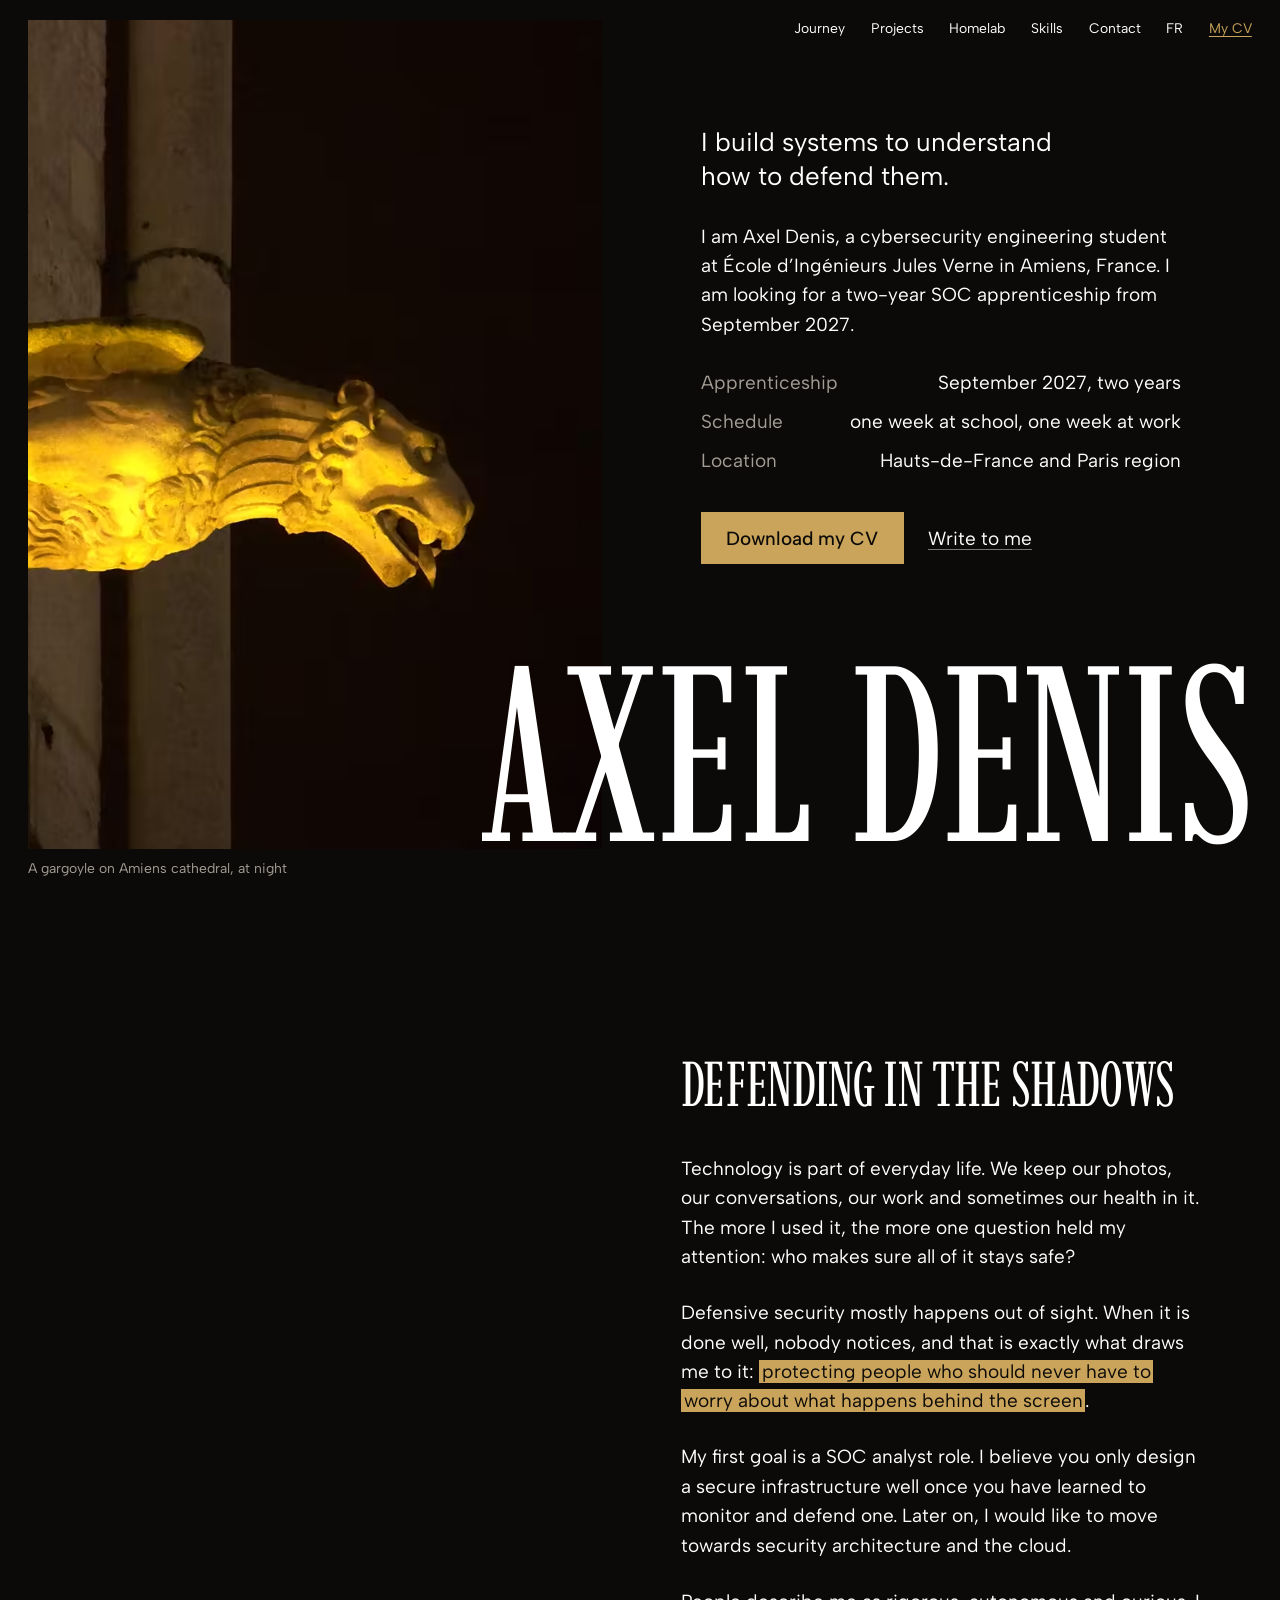
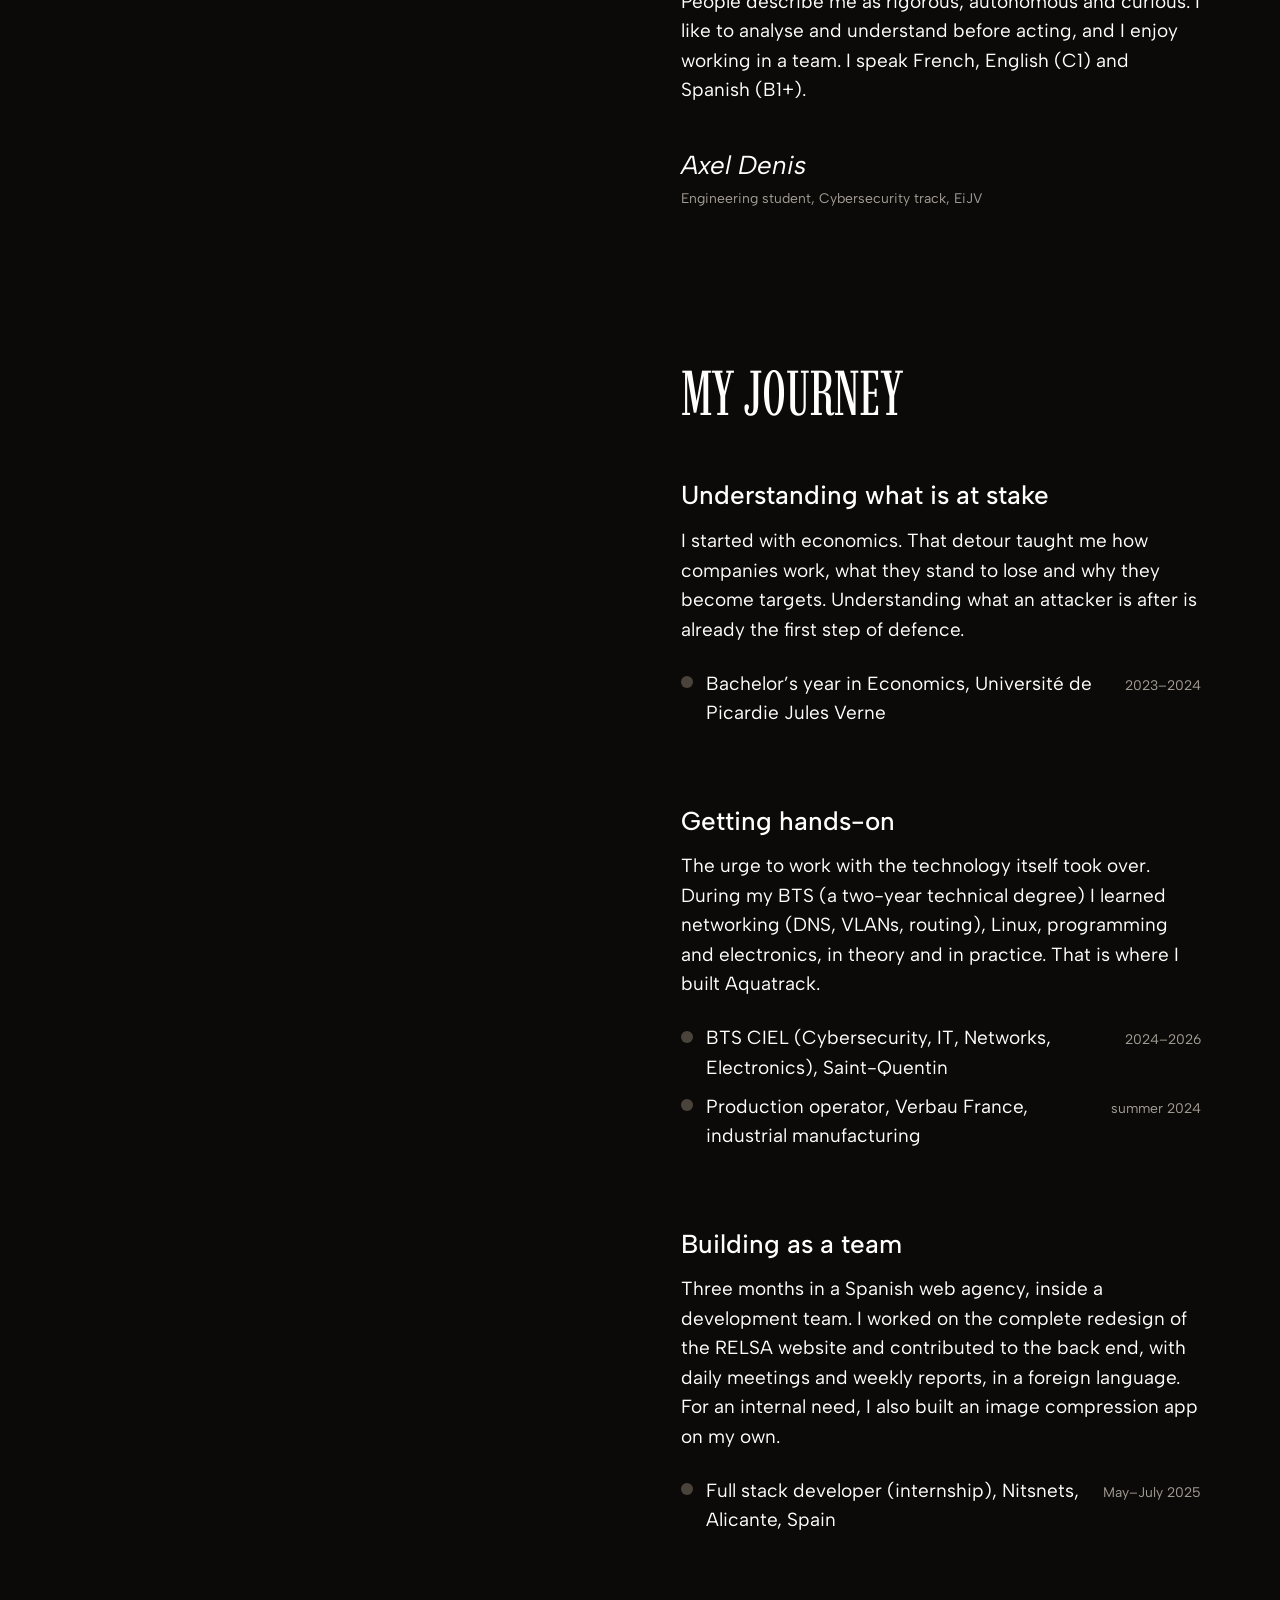
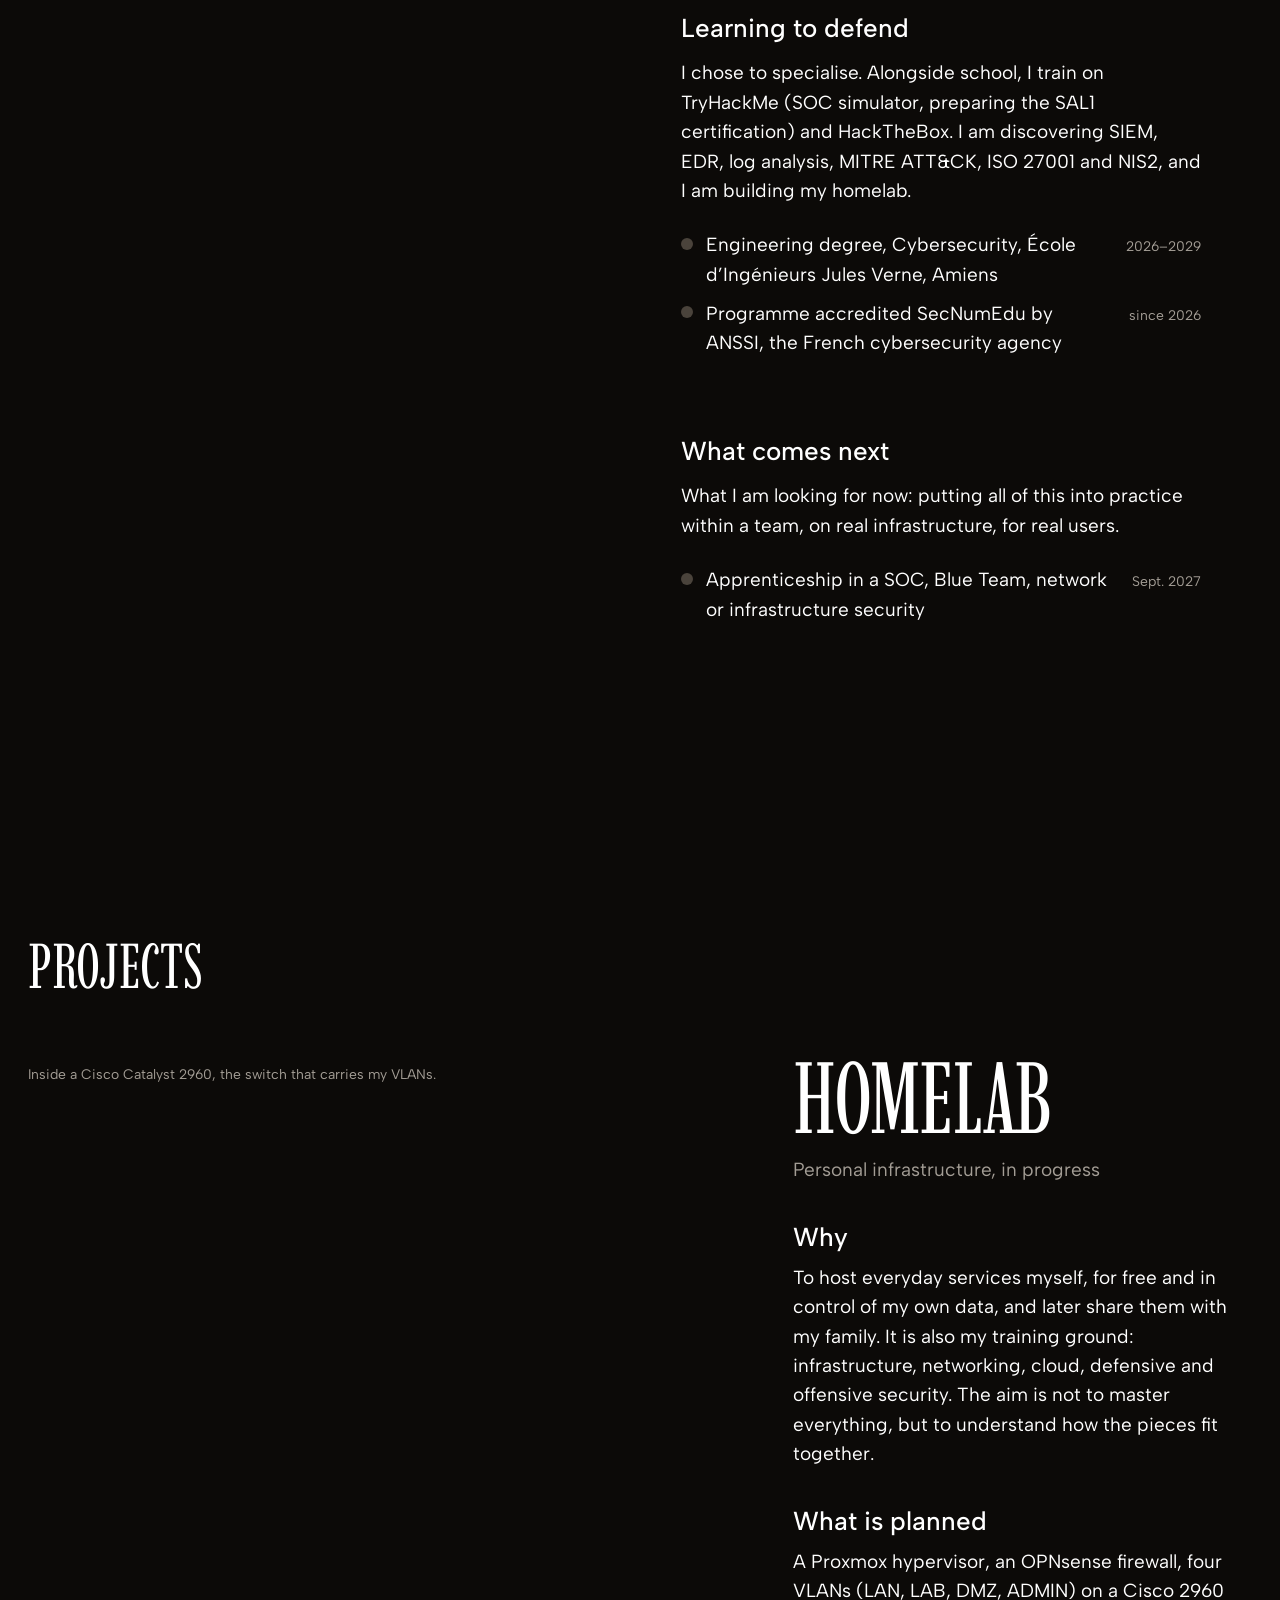
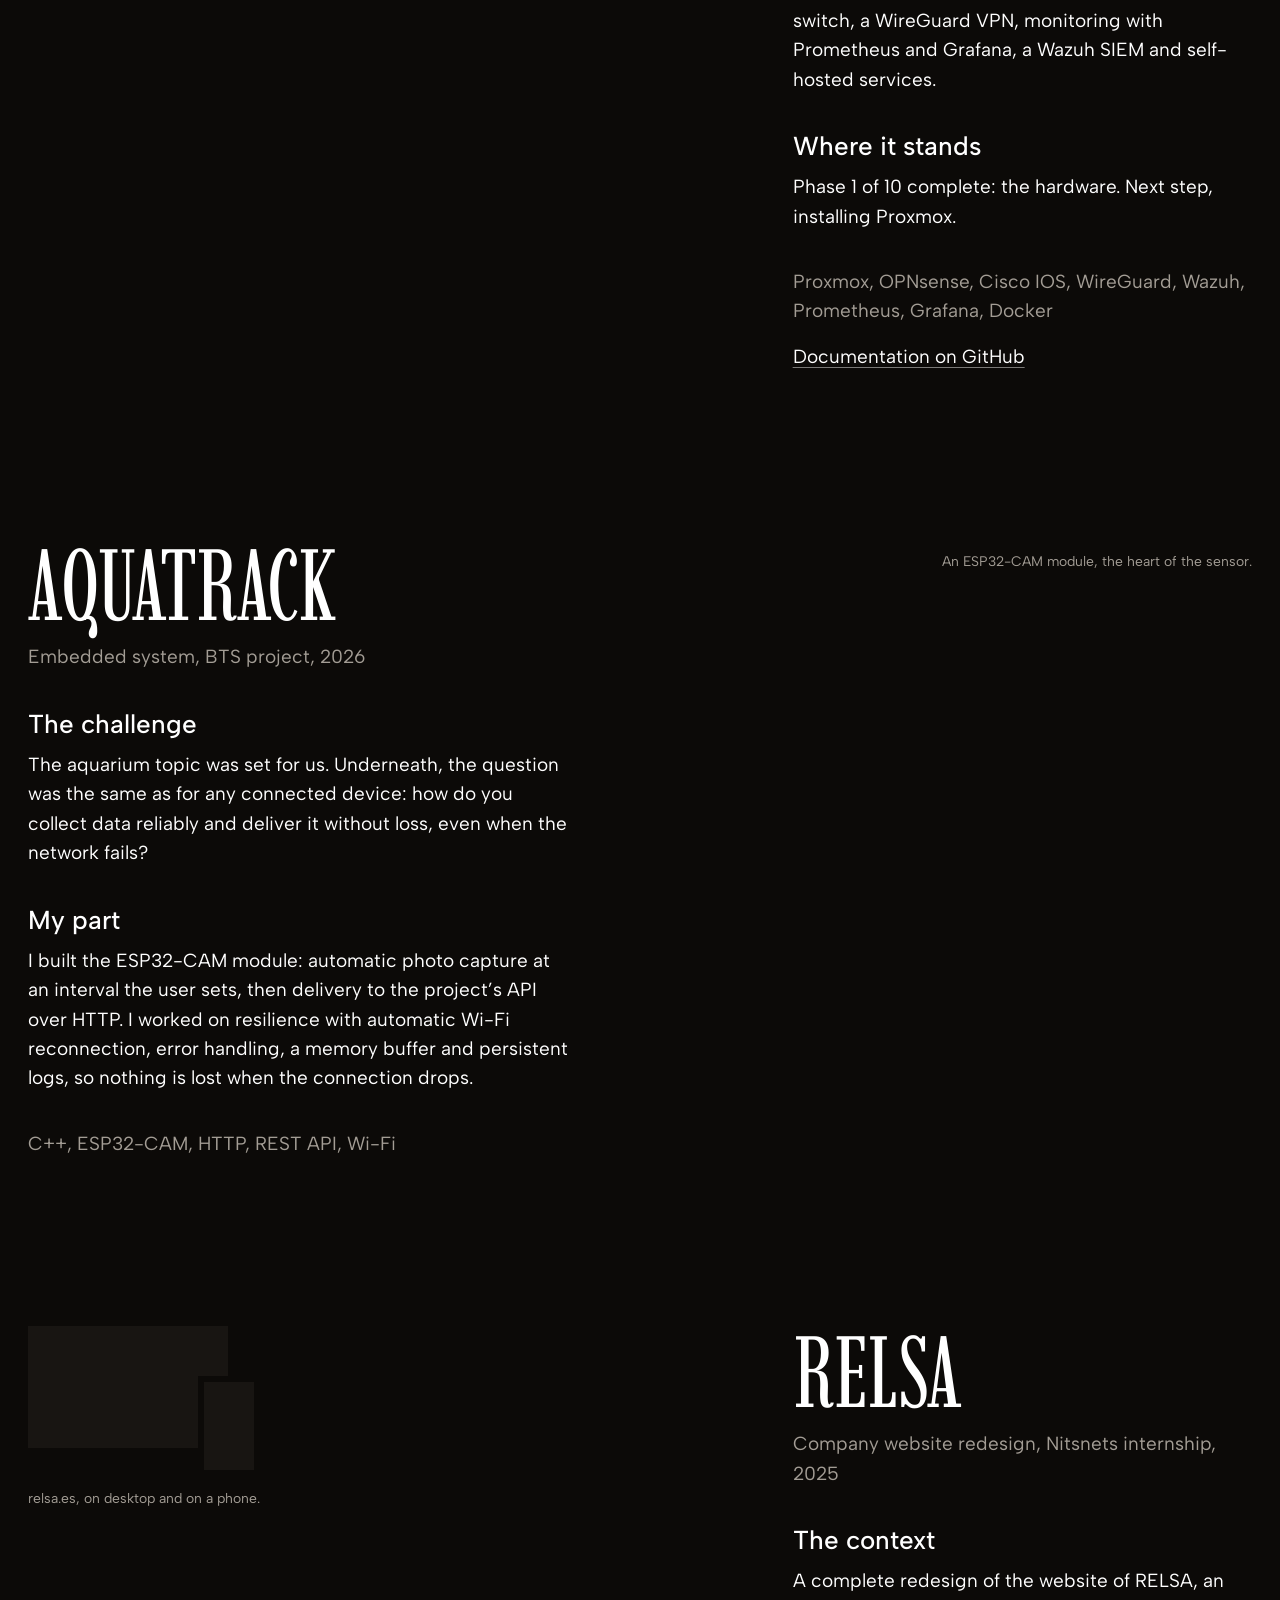
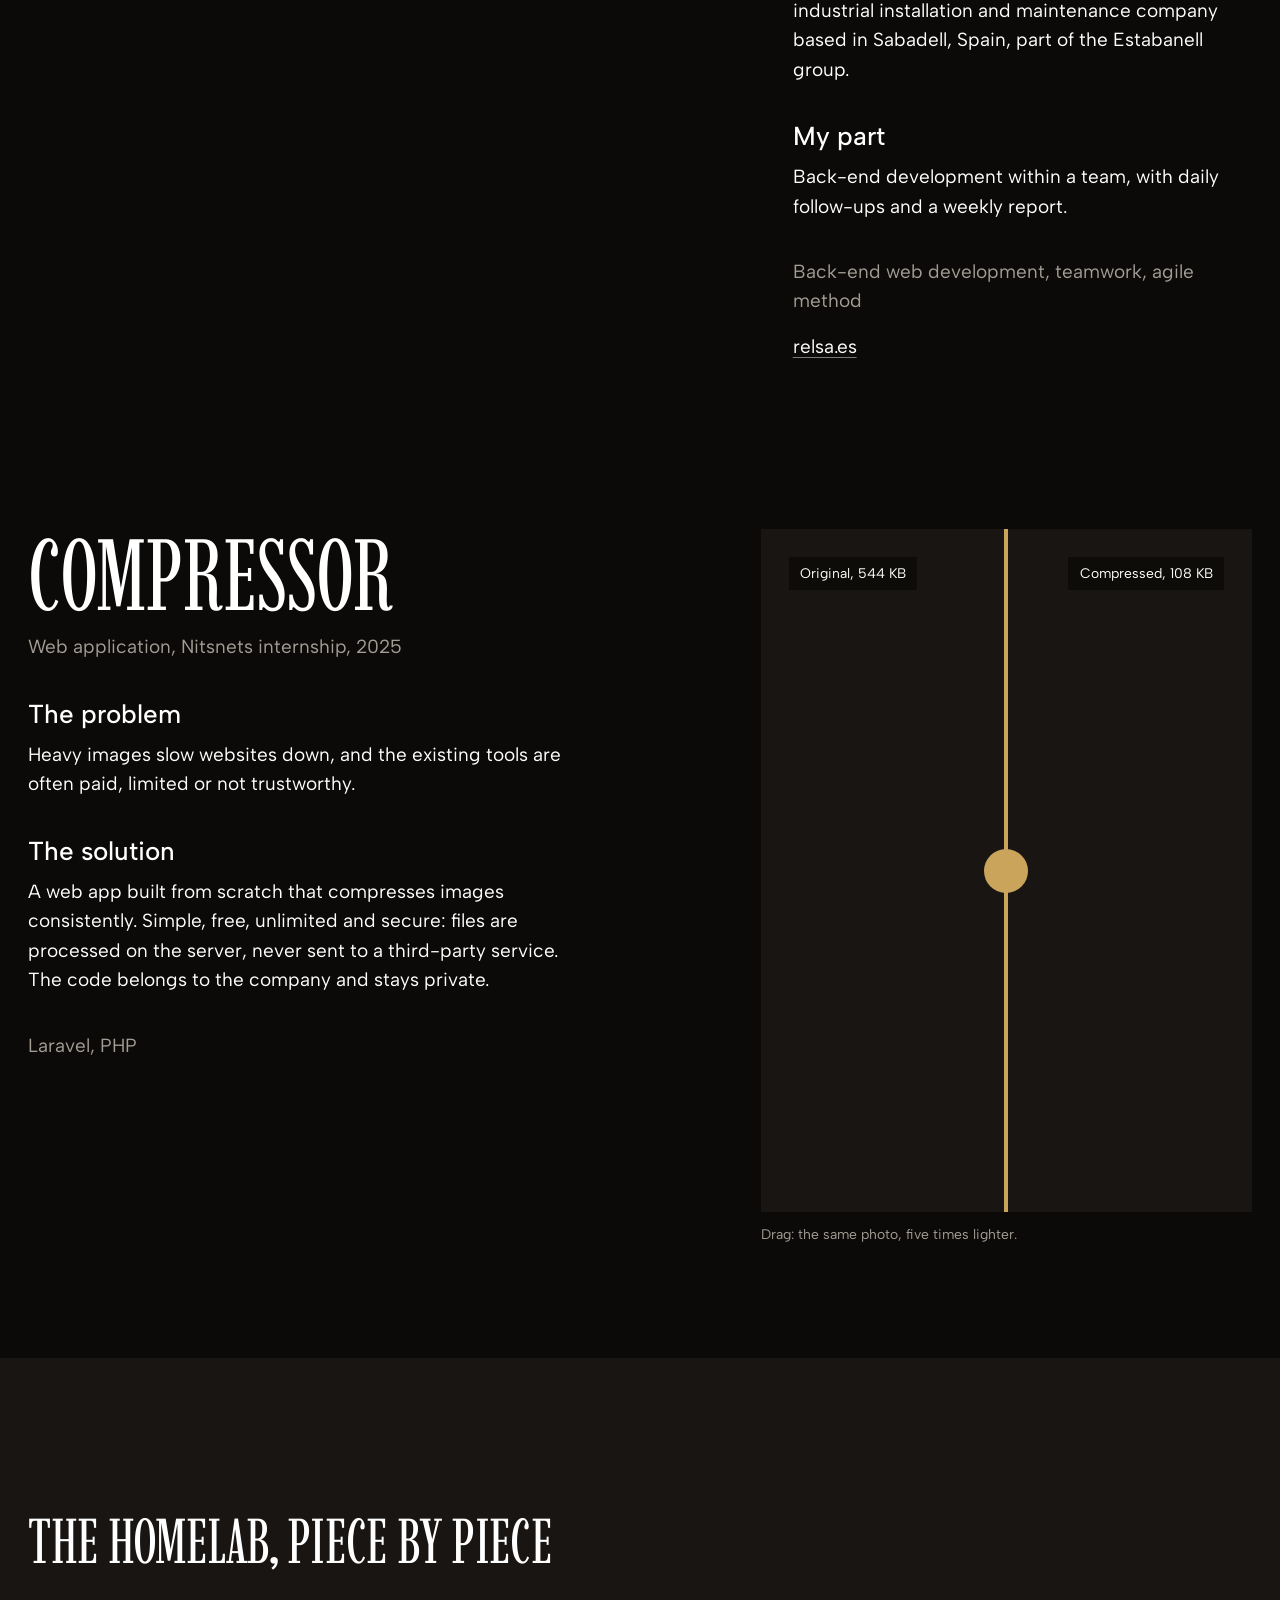
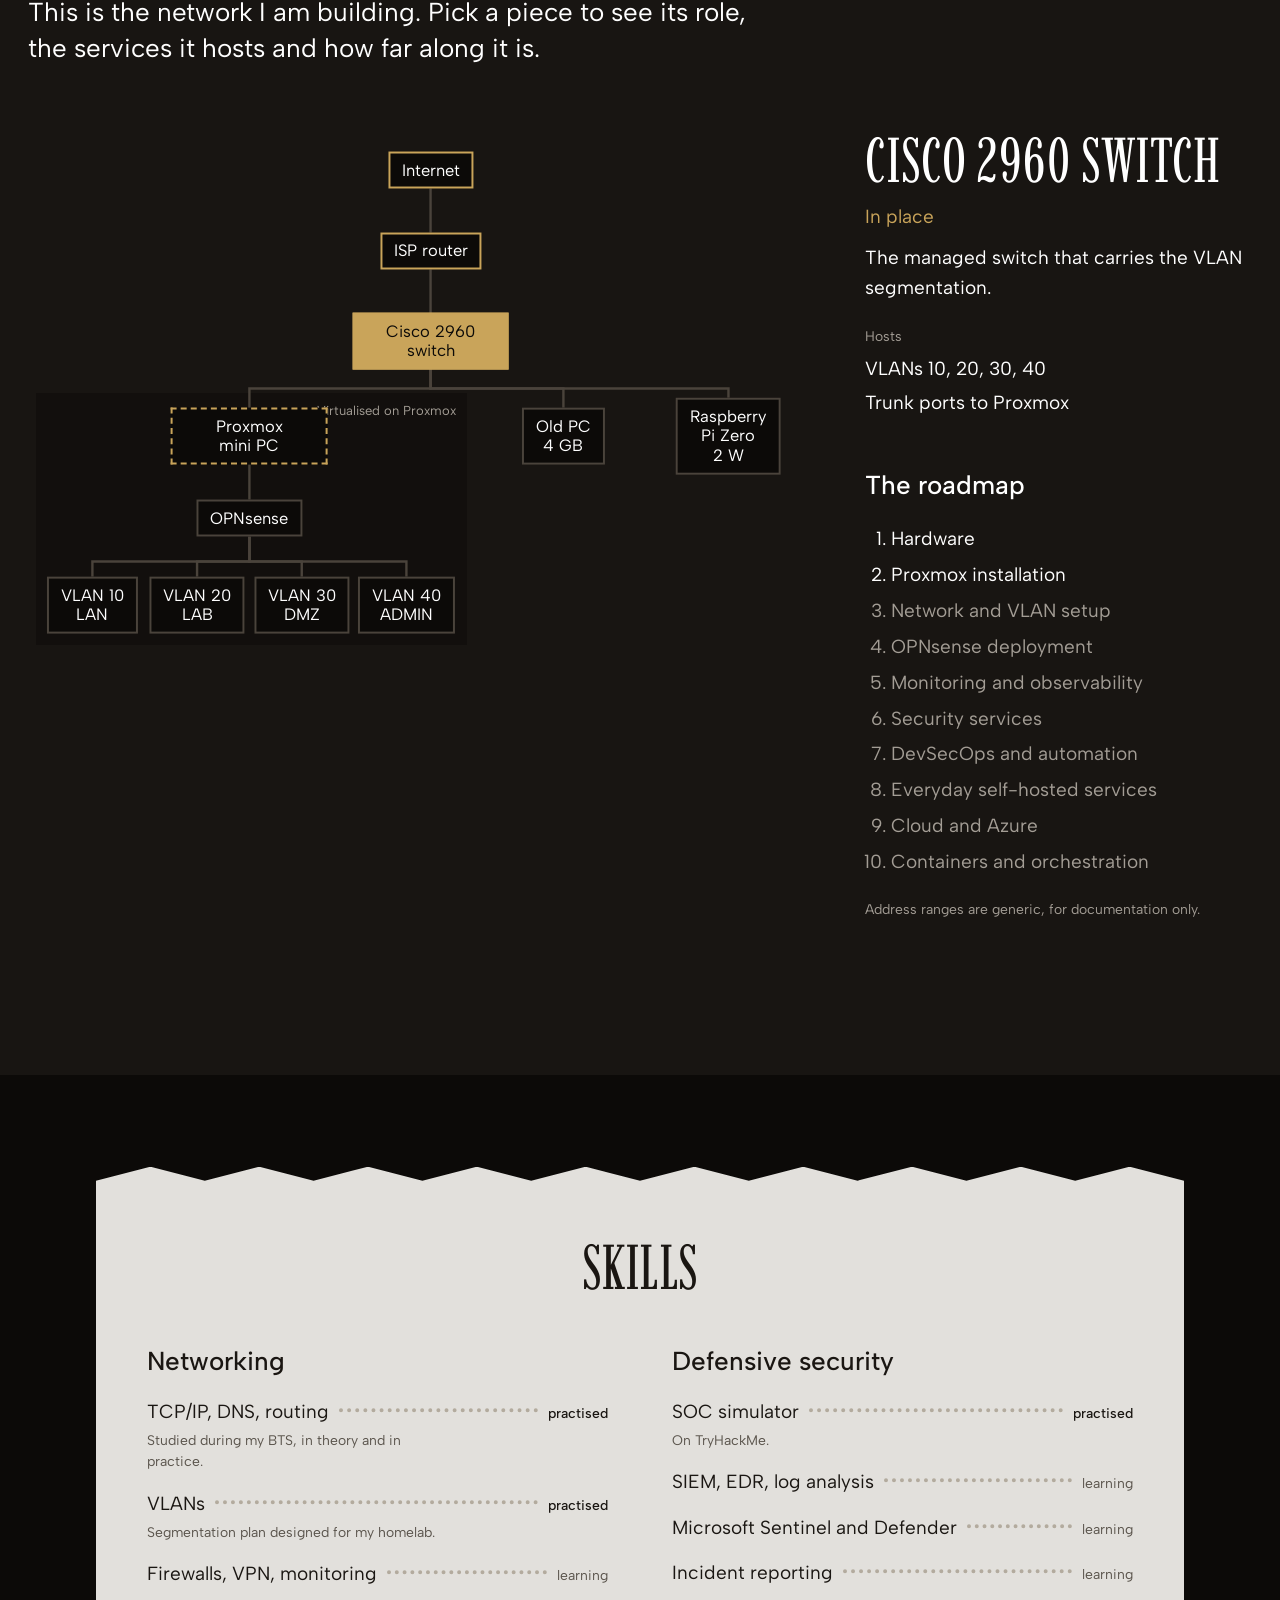
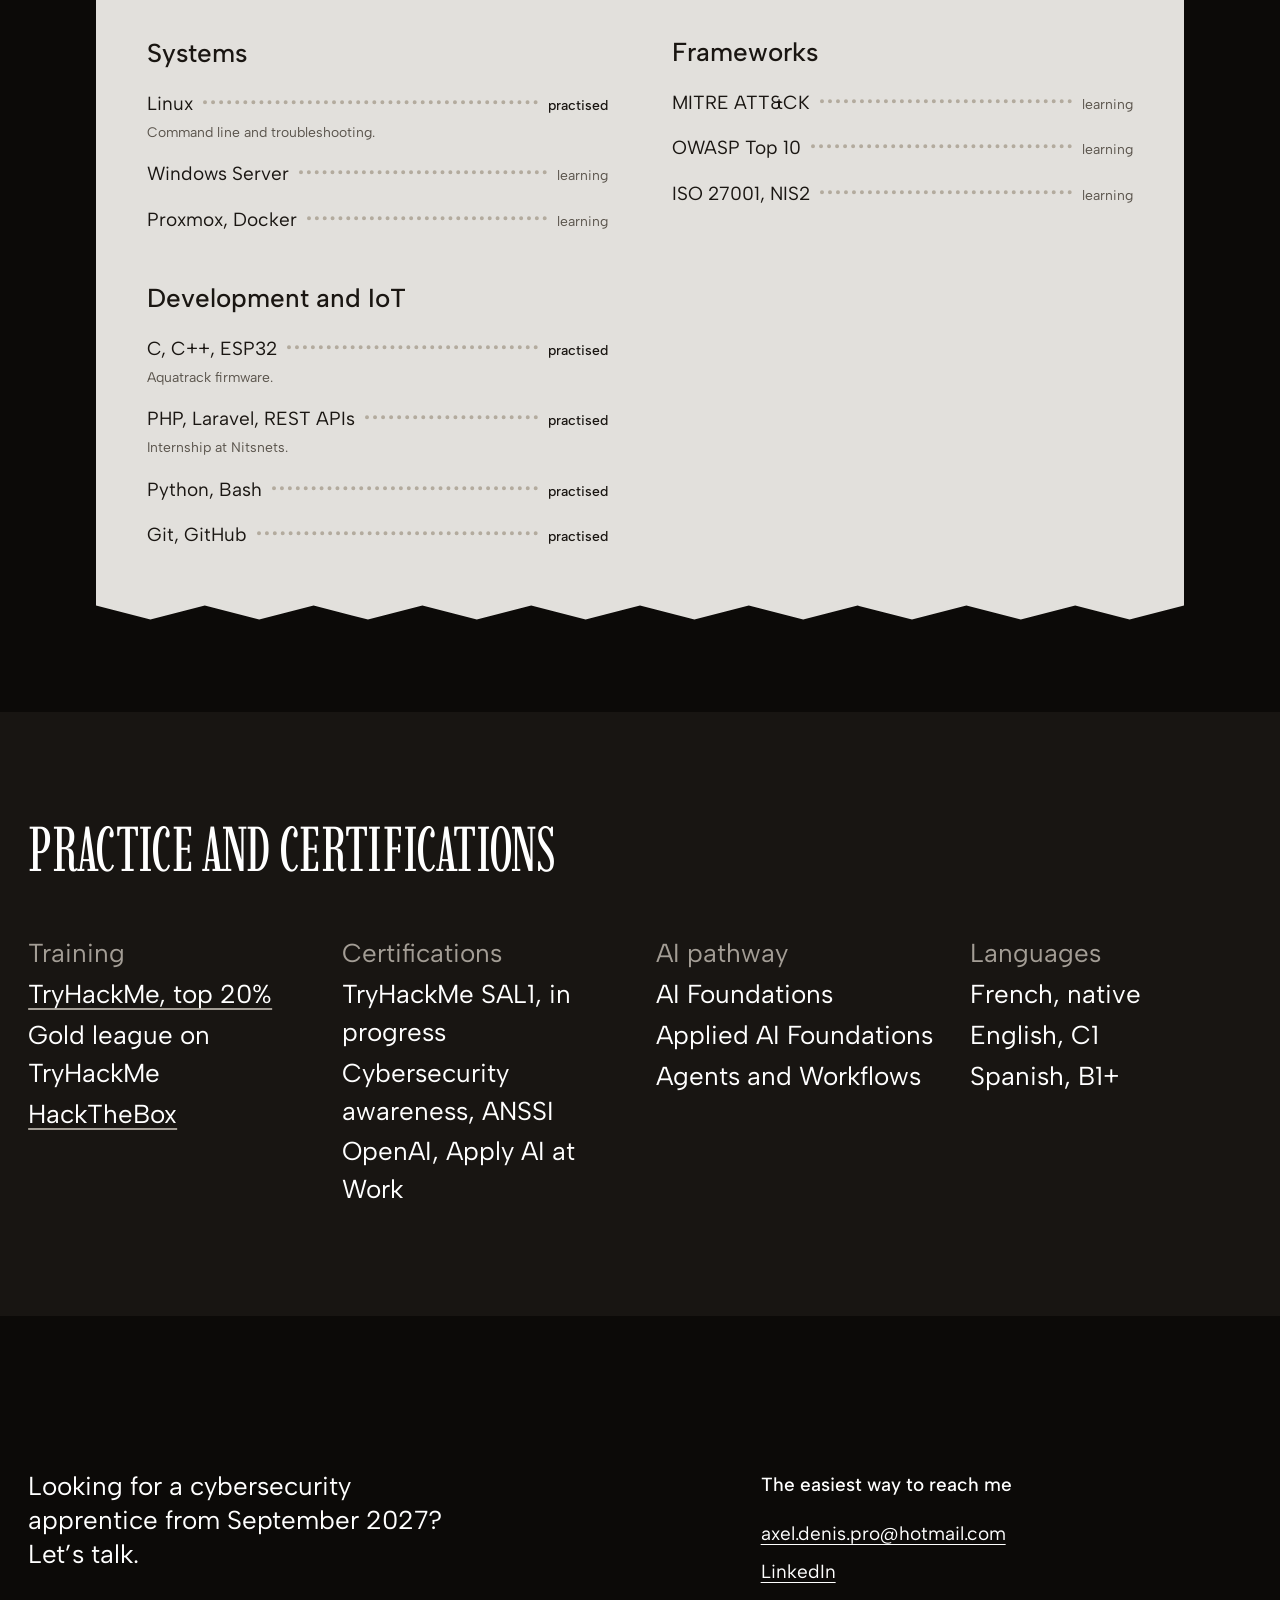
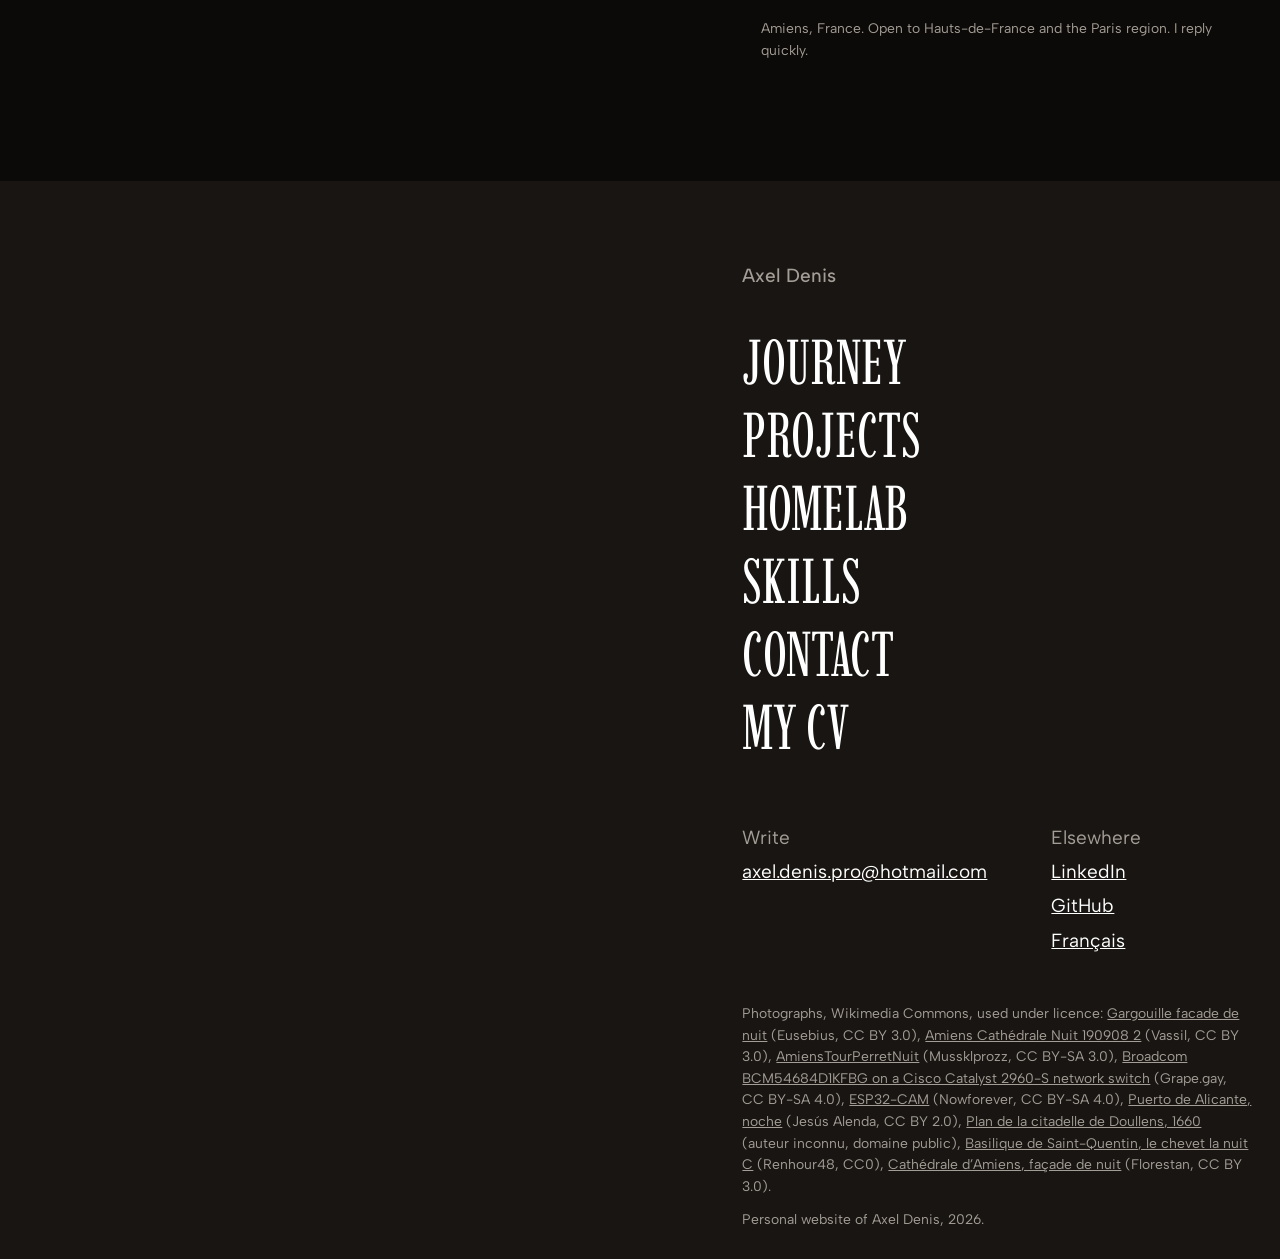
==== commit f9346e67: "Accueil : la phrase de présentation commence par le nom Co-Authored-By: Claude Opus 5.5 <noreply@ant" ====
--- a/en/index.html
+++ b/en/index.html
@@ -4,7 +4,7 @@
 <meta charset="utf-8">
 <meta name="viewport" content="width=device-width, initial-scale=1">
 <title>Axel Denis, cybersecurity engineering student</title>
-<meta name="description" content="Cybersecurity engineering student at EiJV (Amiens, France), looking for a two-year SOC, network or infrastructure security apprenticeship from September 2027.">
+<meta name="description" content="Axel Denis, cybersecurity engineering student at EiJV (Amiens, France), seeking a two-year SOC or network security apprenticeship from September 2027.">
 <meta name="theme-color" content="#0c0a08">
 <meta http-equiv="Content-Security-Policy" content="default-src 'self'; script-src 'self' 'sha256-Du+OJKJSbdUgz5nrHeWWINvez6XKDDU/tyj/5c2uvwo='; style-src 'self' 'sha256-+YDRC5MQtpC09CNbl7Q/qmWloV1fWyp0UMJpU0KiSqs='; style-src-attr 'unsafe-inline'; img-src 'self' data:; font-src 'self'; object-src 'none'; base-uri 'self'; form-action 'none'">
 <meta name="referrer" content="strict-origin-when-cross-origin">
@@ -14,7 +14,7 @@
 <link rel="alternate" hreflang="x-default" href="https://axeldenis.me/">
 <meta property="og:type" content="profile">
 <meta property="og:title" content="Axel Denis, cybersecurity engineering student">
-<meta property="og:description" content="Cybersecurity engineering student at EiJV (Amiens, France), looking for a two-year SOC, network or infrastructure security apprenticeship from September 2027.">
+<meta property="og:description" content="Axel Denis, cybersecurity engineering student at EiJV (Amiens, France), seeking a two-year SOC or network security apprenticeship from September 2027.">
 <meta property="og:url" content="https://axeldenis.me/en/">
 <meta property="og:locale" content="en_GB">
 <meta property="og:image" content="https://axeldenis.me/assets/share-en.jpg">
@@ -357,7 +357,7 @@
   .foot__side { padding: 3rem var(--margin) var(--margin); }
 }</style>
 <script>document.documentElement.classList.add('js')</script>
-<script type="application/ld+json">{"@context":"https://schema.org","@type":"Person","name":"Axel Denis","url":"https://axeldenis.me/","jobTitle":"Engineering student, Cybersecurity track, EiJV","description":"Cybersecurity engineering student at EiJV (Amiens, France), looking for a two-year SOC, network or infrastructure security apprenticeship from September 2027.","email":"mailto:axel.denis.pro@hotmail.com","address":{"@type":"PostalAddress","addressLocality":"Amiens","addressCountry":"FR"},"alumniOf":"École d’Ingénieurs Jules Verne","knowsLanguage":["fr","en","es"],"sameAs":["https://www.linkedin.com/in/axel-denis-b68523292","https://github.com/Audrax42","https://tryhackme.com/p/axel802401"]}</script>
+<script type="application/ld+json">{"@context":"https://schema.org","@graph":[{"@type":"ProfilePage","@id":"https://axeldenis.me/en/#page","url":"https://axeldenis.me/en/","name":"Axel Denis, cybersecurity engineering student","inLanguage":"en","dateModified":"2026-11-24","mainEntity":{"@id":"https://axeldenis.me/#person"}},{"@type":"Person","@id":"https://axeldenis.me/#person","name":"Axel Denis","givenName":"Axel","familyName":"Denis","url":"https://axeldenis.me/","image":"https://axeldenis.me/assets/share-en.jpg","jobTitle":"Engineering student, Cybersecurity track, EiJV","description":"Axel Denis, cybersecurity engineering student at EiJV (Amiens, France), seeking a two-year SOC or network security apprenticeship from September 2027.","email":"mailto:axel.denis.pro@hotmail.com","address":{"@type":"PostalAddress","addressLocality":"Amiens","addressRegion":"Hauts-de-France","addressCountry":"FR"},"affiliation":{"@type":"CollegeOrUniversity","name":"École d’Ingénieurs Jules Verne","alternateName":"EiJV","address":{"@type":"PostalAddress","addressLocality":"Amiens","addressCountry":"FR"}},"alumniOf":[{"@type":"EducationalOrganization","name":"Espace scolaire Condorcet","address":{"@type":"PostalAddress","addressLocality":"Saint-Quentin","addressCountry":"FR"}},{"@type":"CollegeOrUniversity","name":"Université de Picardie Jules Verne","alternateName":"UPJV"}],"knowsAbout":["Cybersécurité","SOC","Blue Team","SIEM","EDR","Sécurité réseau","VLAN","Linux","Proxmox","MITRE ATT&CK","ISO 27001","NIS2"],"knowsLanguage":["fr","en","es"],"seeks":{"@type":"Demand","name":"Two-year SOC, Blue Team or infrastructure security apprenticeship, from September 2027"},"sameAs":["https://www.linkedin.com/in/axel-denis-b68523292","https://github.com/Audrax42","https://tryhackme.com/p/axel802401","https://profile.hackthebox.com/profile/019cc2bf-5f03-7208-9cef-0fb1a0a8ac7f"]}]}</script>
 </head>
 <body>
 <a class="skip" href="#main">Skip to content</a>
@@ -398,7 +398,7 @@
       <h1 class="wordmark" id="name">Axel Denis</h1>
       <div class="hero__text">
         <p class="hero__lead">I build systems to understand how to defend them.</p>
-        <p class="hero__intro">Cybersecurity engineering student at École d’Ingénieurs Jules Verne in Amiens, France, looking for a two-year SOC apprenticeship from September 2027.</p>
+        <p class="hero__intro">I am Axel Denis, a cybersecurity engineering student at École d’Ingénieurs Jules Verne in Amiens, France. I am looking for a two-year SOC apprenticeship from September 2027.</p>
         <dl class="hero__facts">
           <div><dt>Apprenticeship</dt><dd>September 2027, two years</dd></div><div><dt>Schedule</dt><dd>one week at school, one week at work</dd></div><div><dt>Location</dt><dd>Hauts-de-France and Paris region</dd></div>
         </dl>
@@ -485,8 +485,8 @@
       </article><article class="project project--compare project--tall" id="project-compression" aria-labelledby="t-compression">
         <div class="project__media"><figure class="shot shot--compare">
       <div class="compare" style="--x: 50%">
-        <img class="compare__before" src="../assets/compress-avant.jpg" width="1200" height="1668" alt="The portal of Amiens cathedral at night" loading="lazy" decoding="async">
-        <img class="compare__after" src="../assets/compress-apres.jpg" width="1200" height="1668" alt="" loading="lazy" decoding="async">
+        <img class="compare__before" src="../assets/compress-avant.jpg" width="1200" height="1668" alt="The portal of Amiens cathedral at night (Original, 544 KB)" loading="lazy" decoding="async">
+        <img class="compare__after" src="../assets/compress-apres.jpg" width="1200" height="1668" alt="The portal of Amiens cathedral at night (Compressed, 108 KB)" loading="lazy" decoding="async">
         <span class="compare__label compare__label--before">Original, 544 KB</span>
         <span class="compare__label compare__label--after">Compressed, 108 KB</span>
         <span class="compare__handle" aria-hidden="true"></span>
